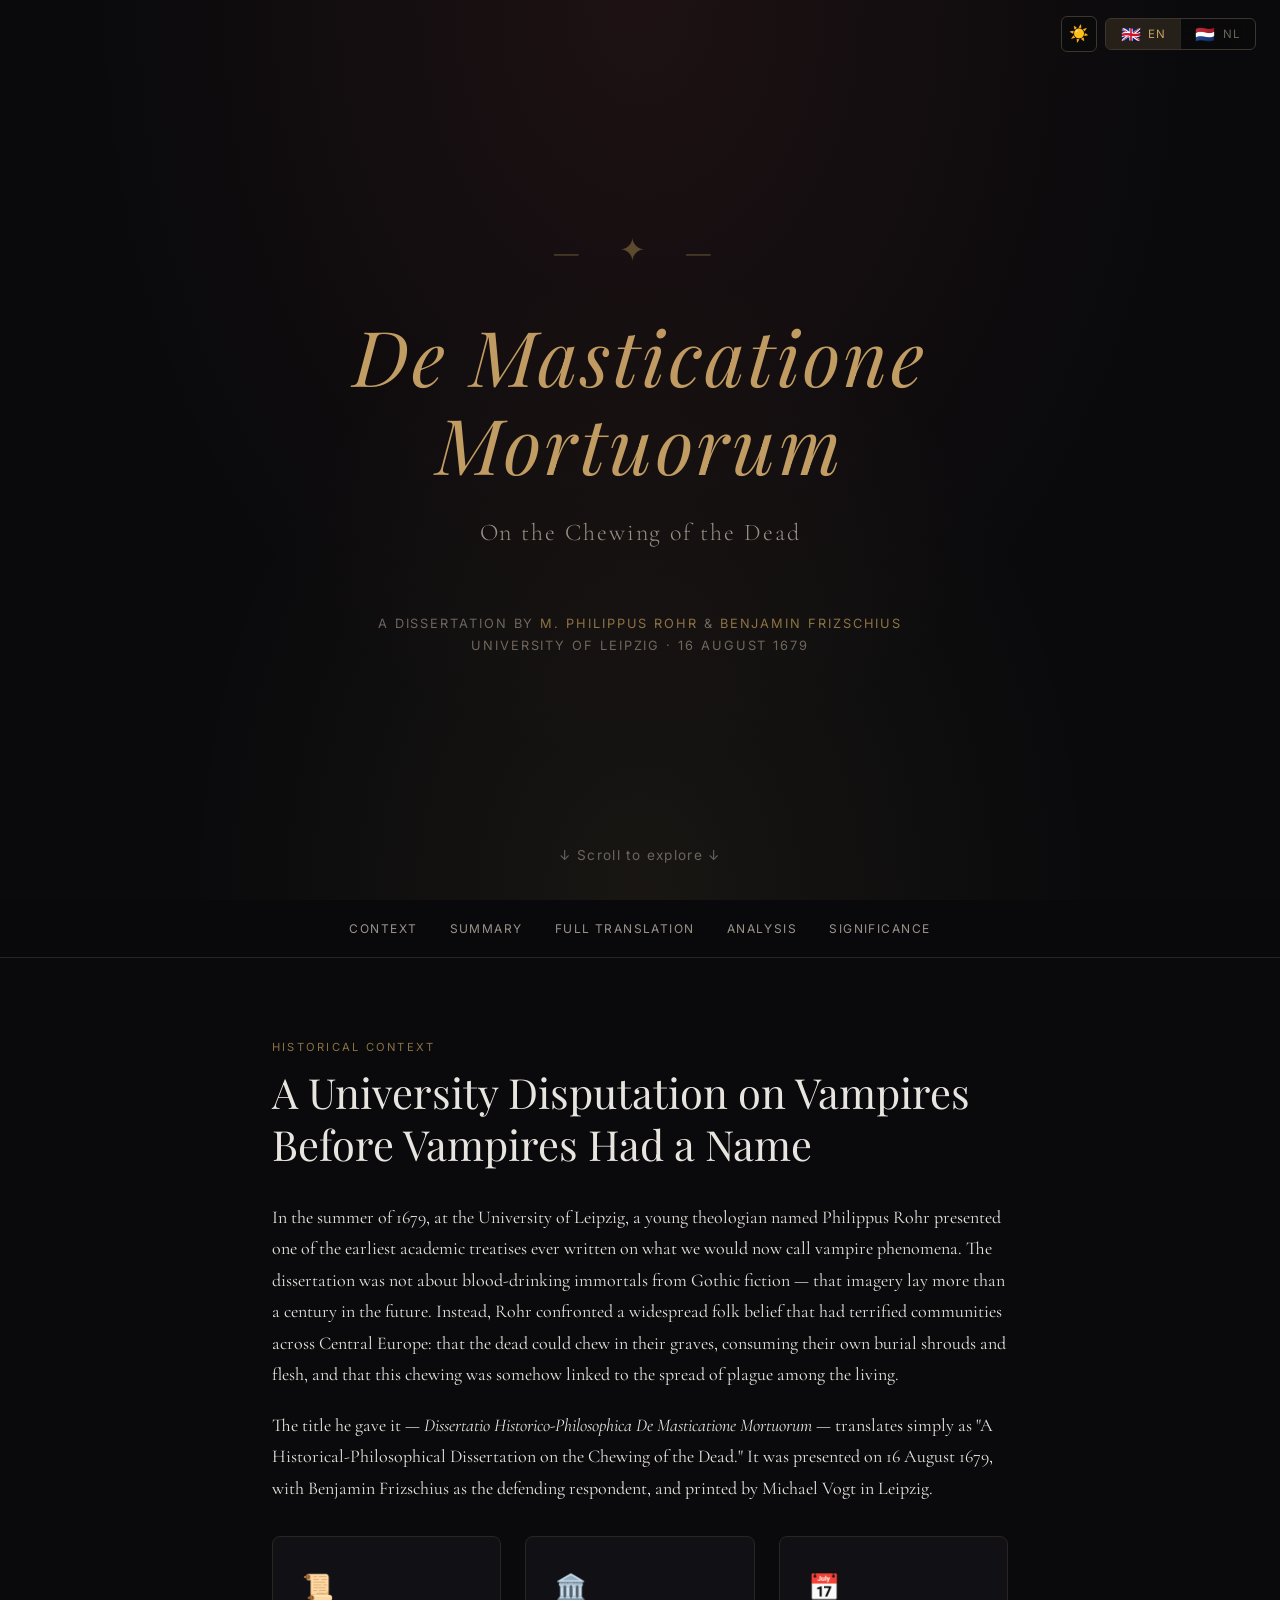
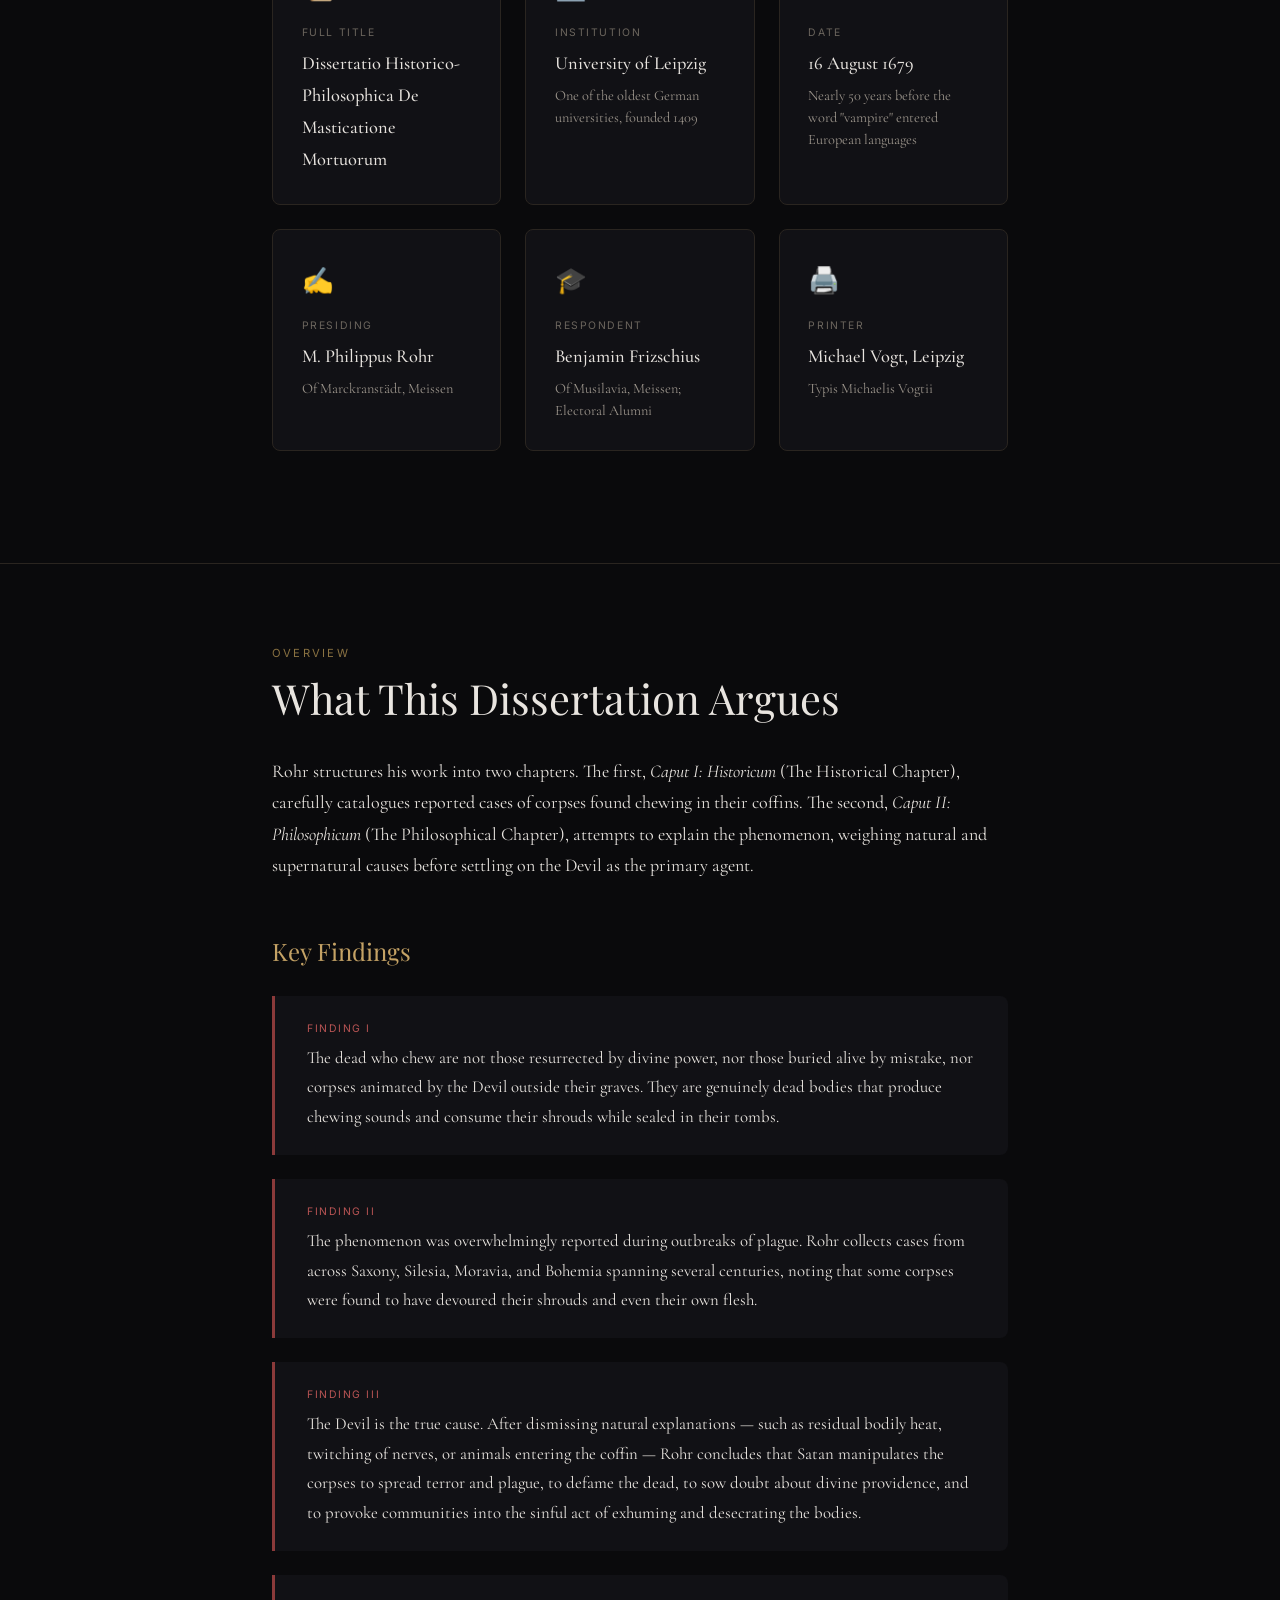
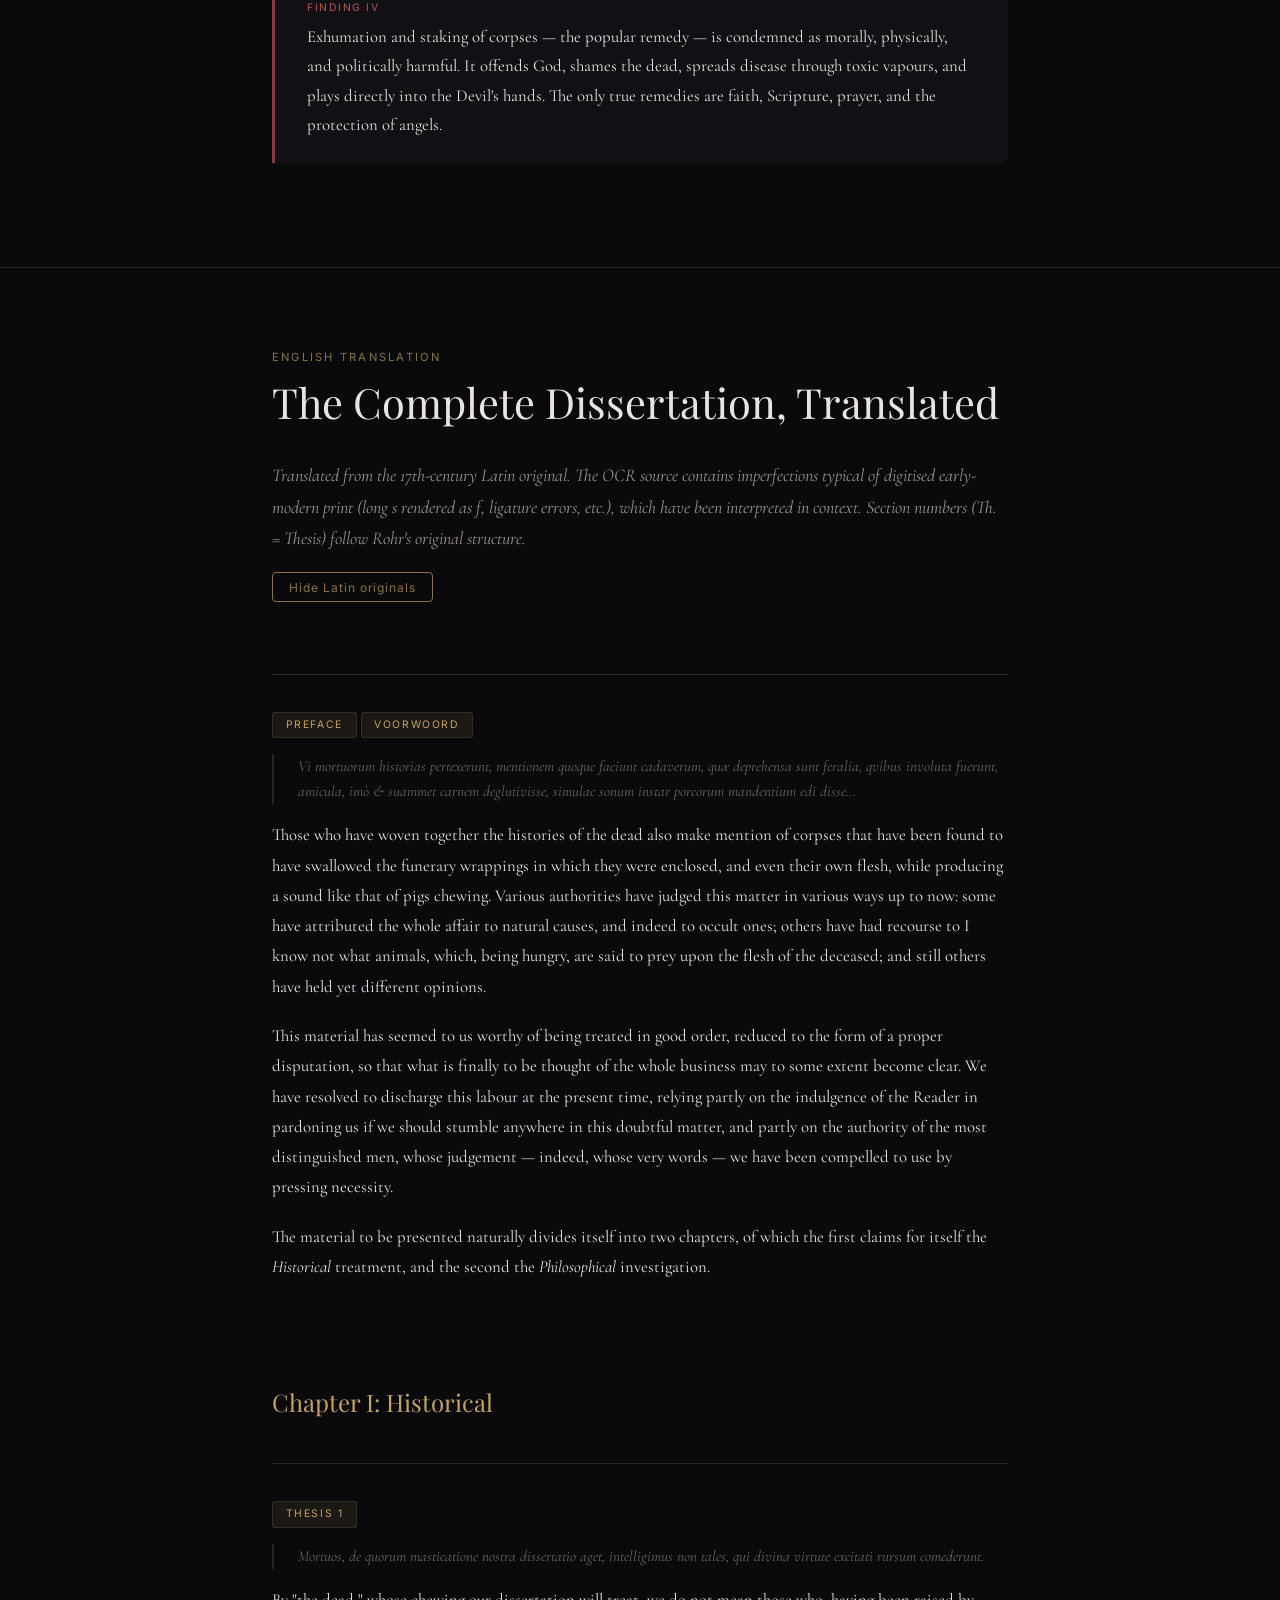
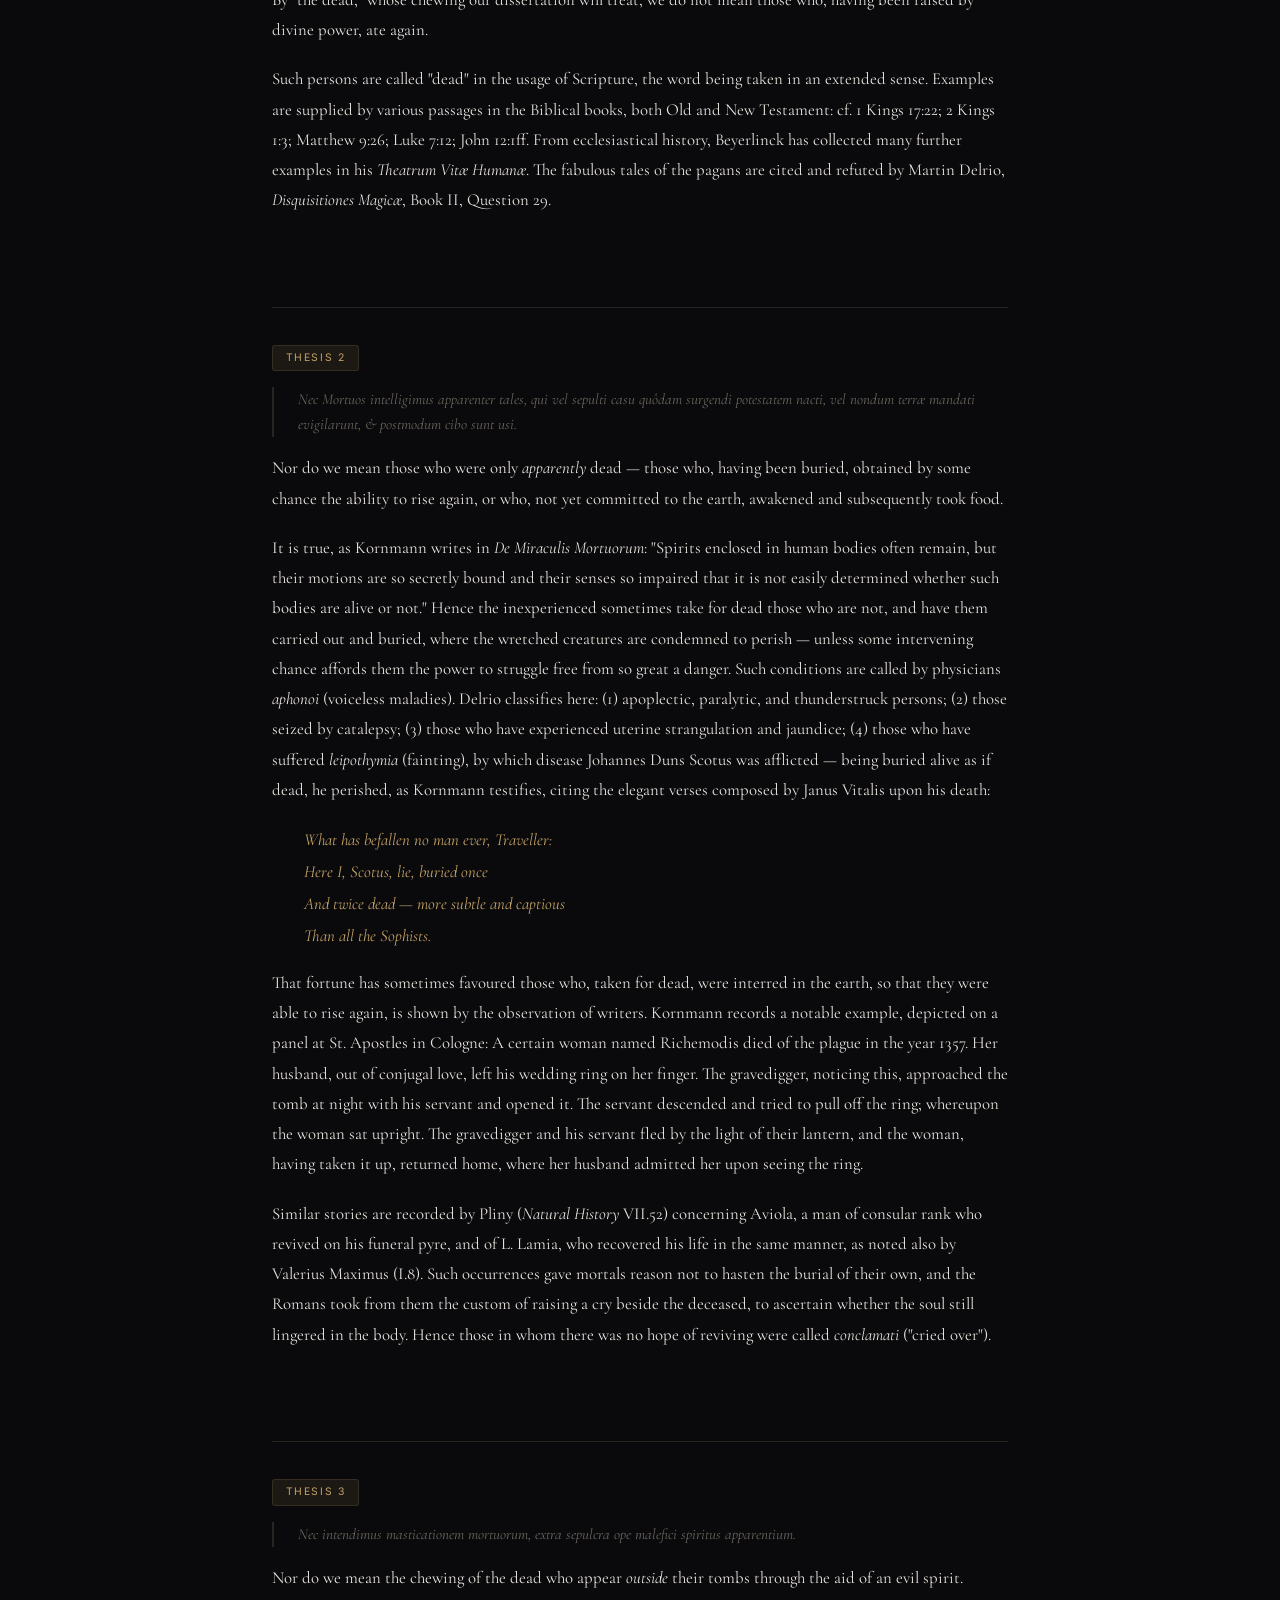
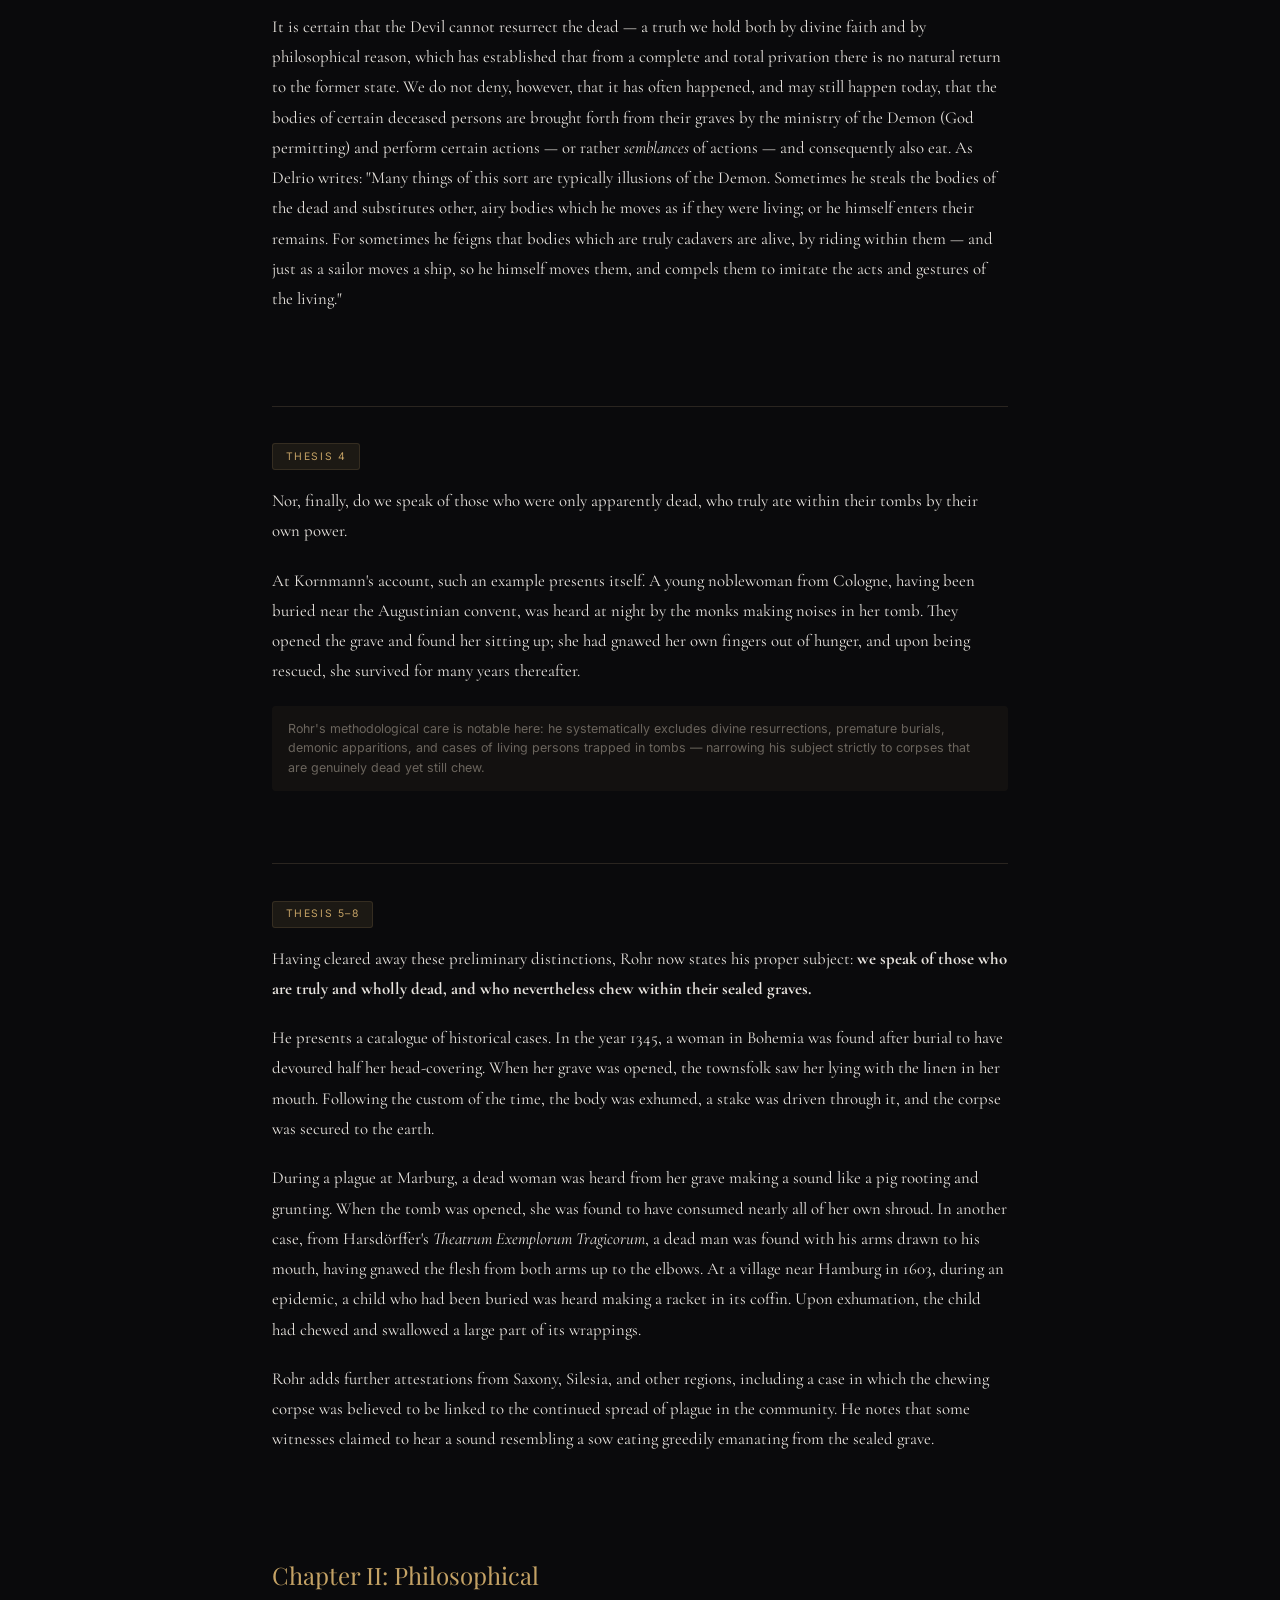
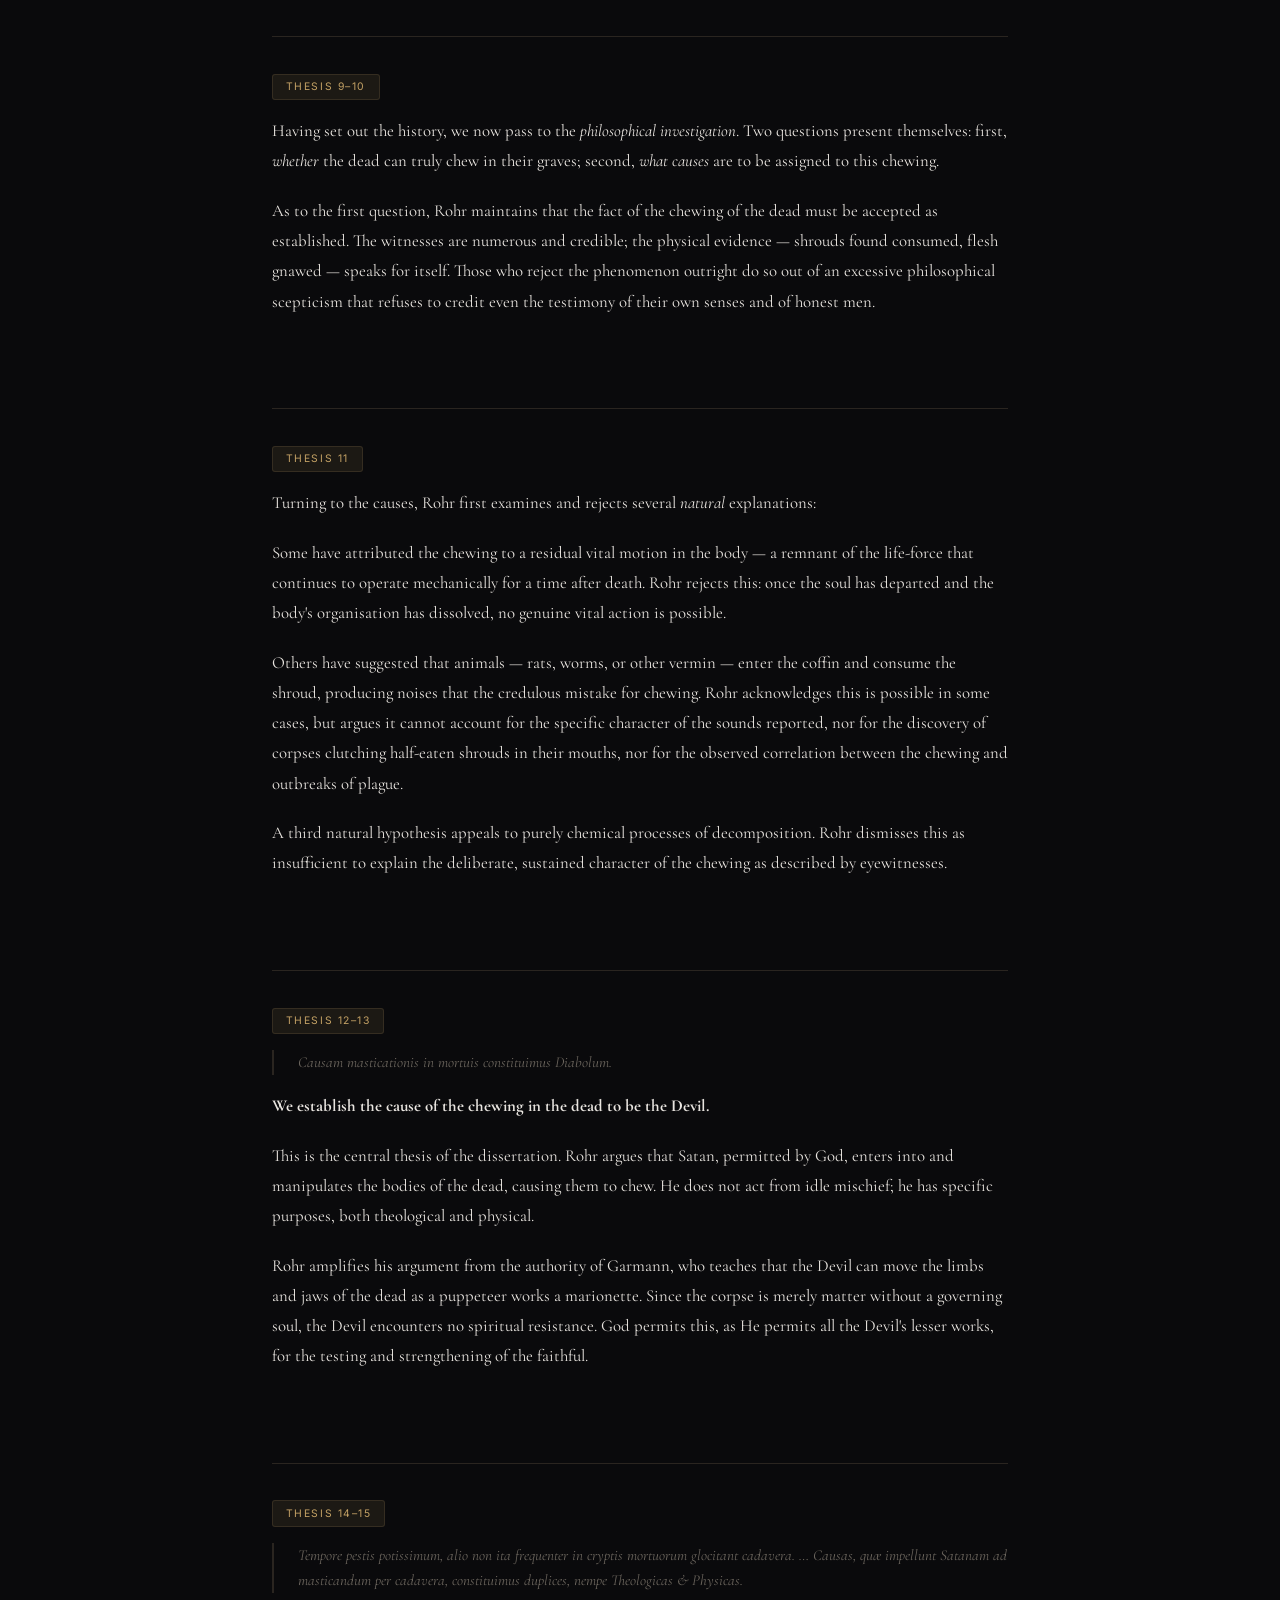
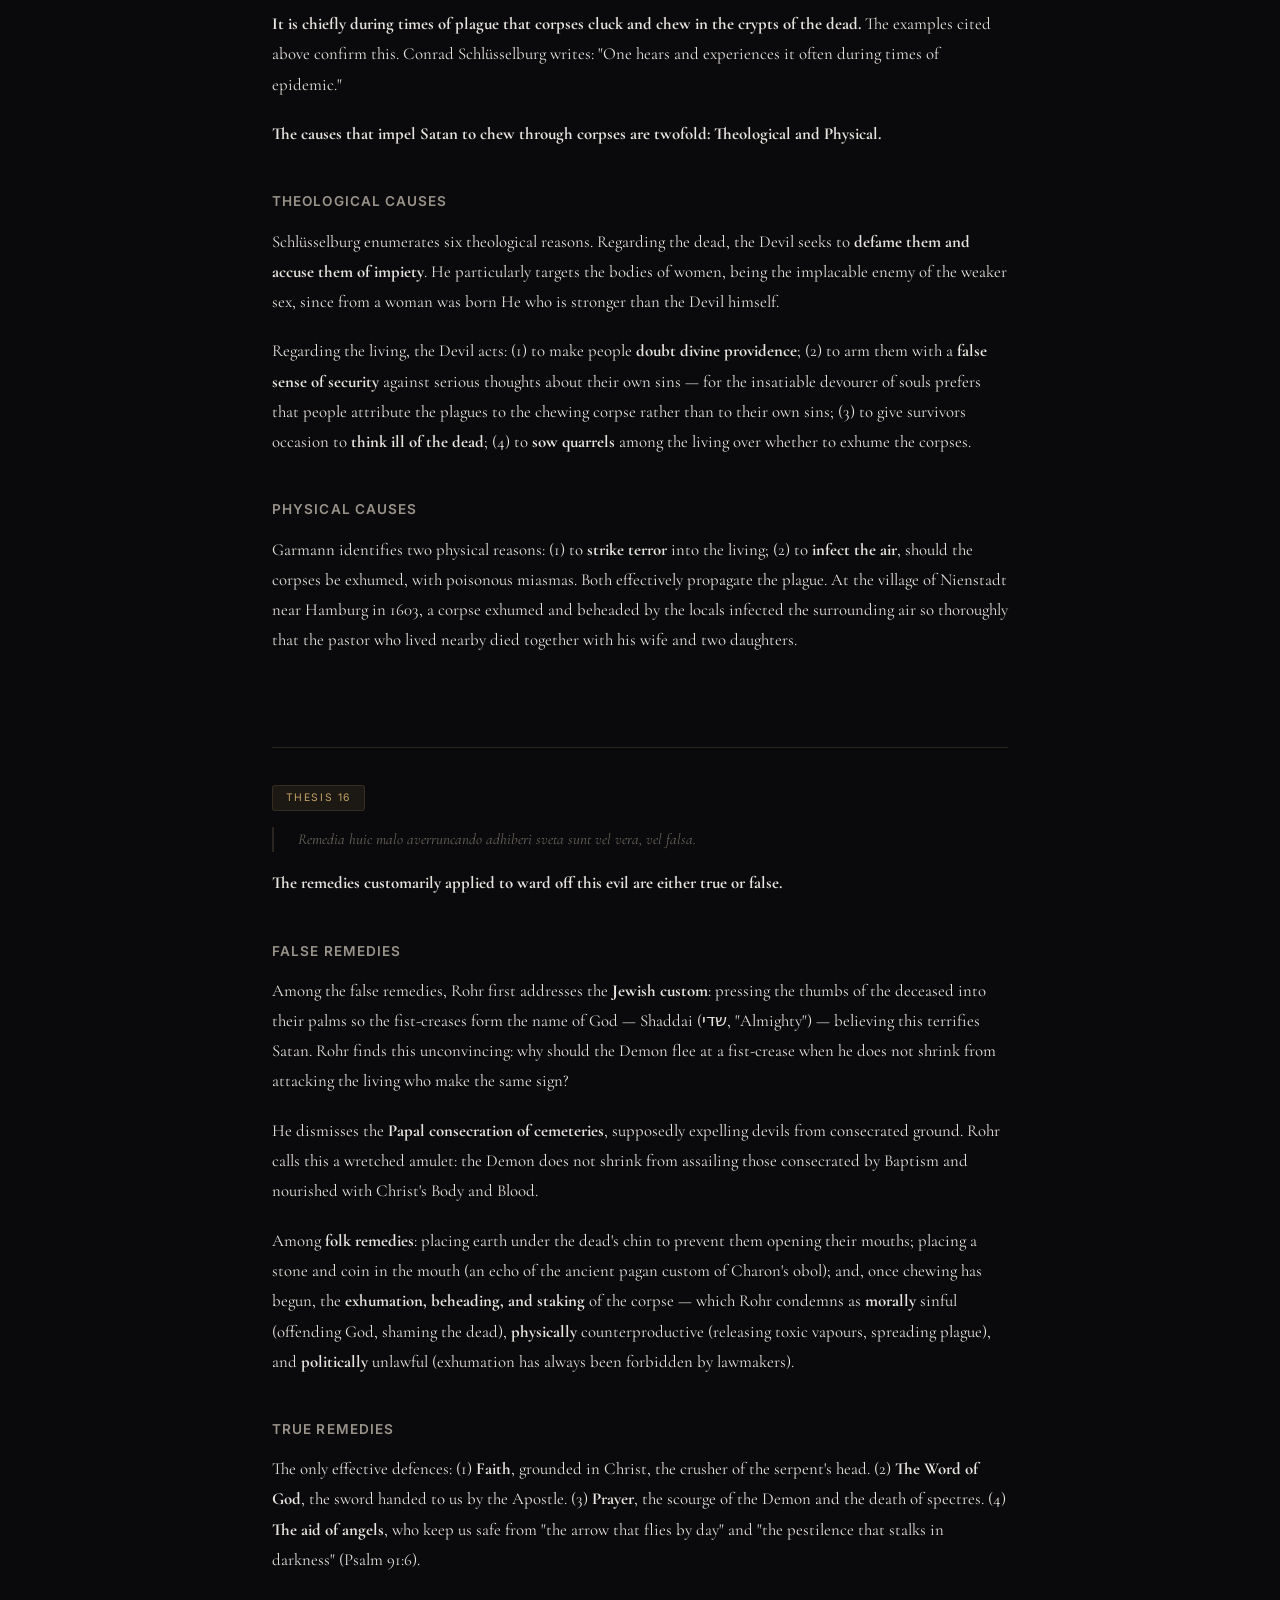
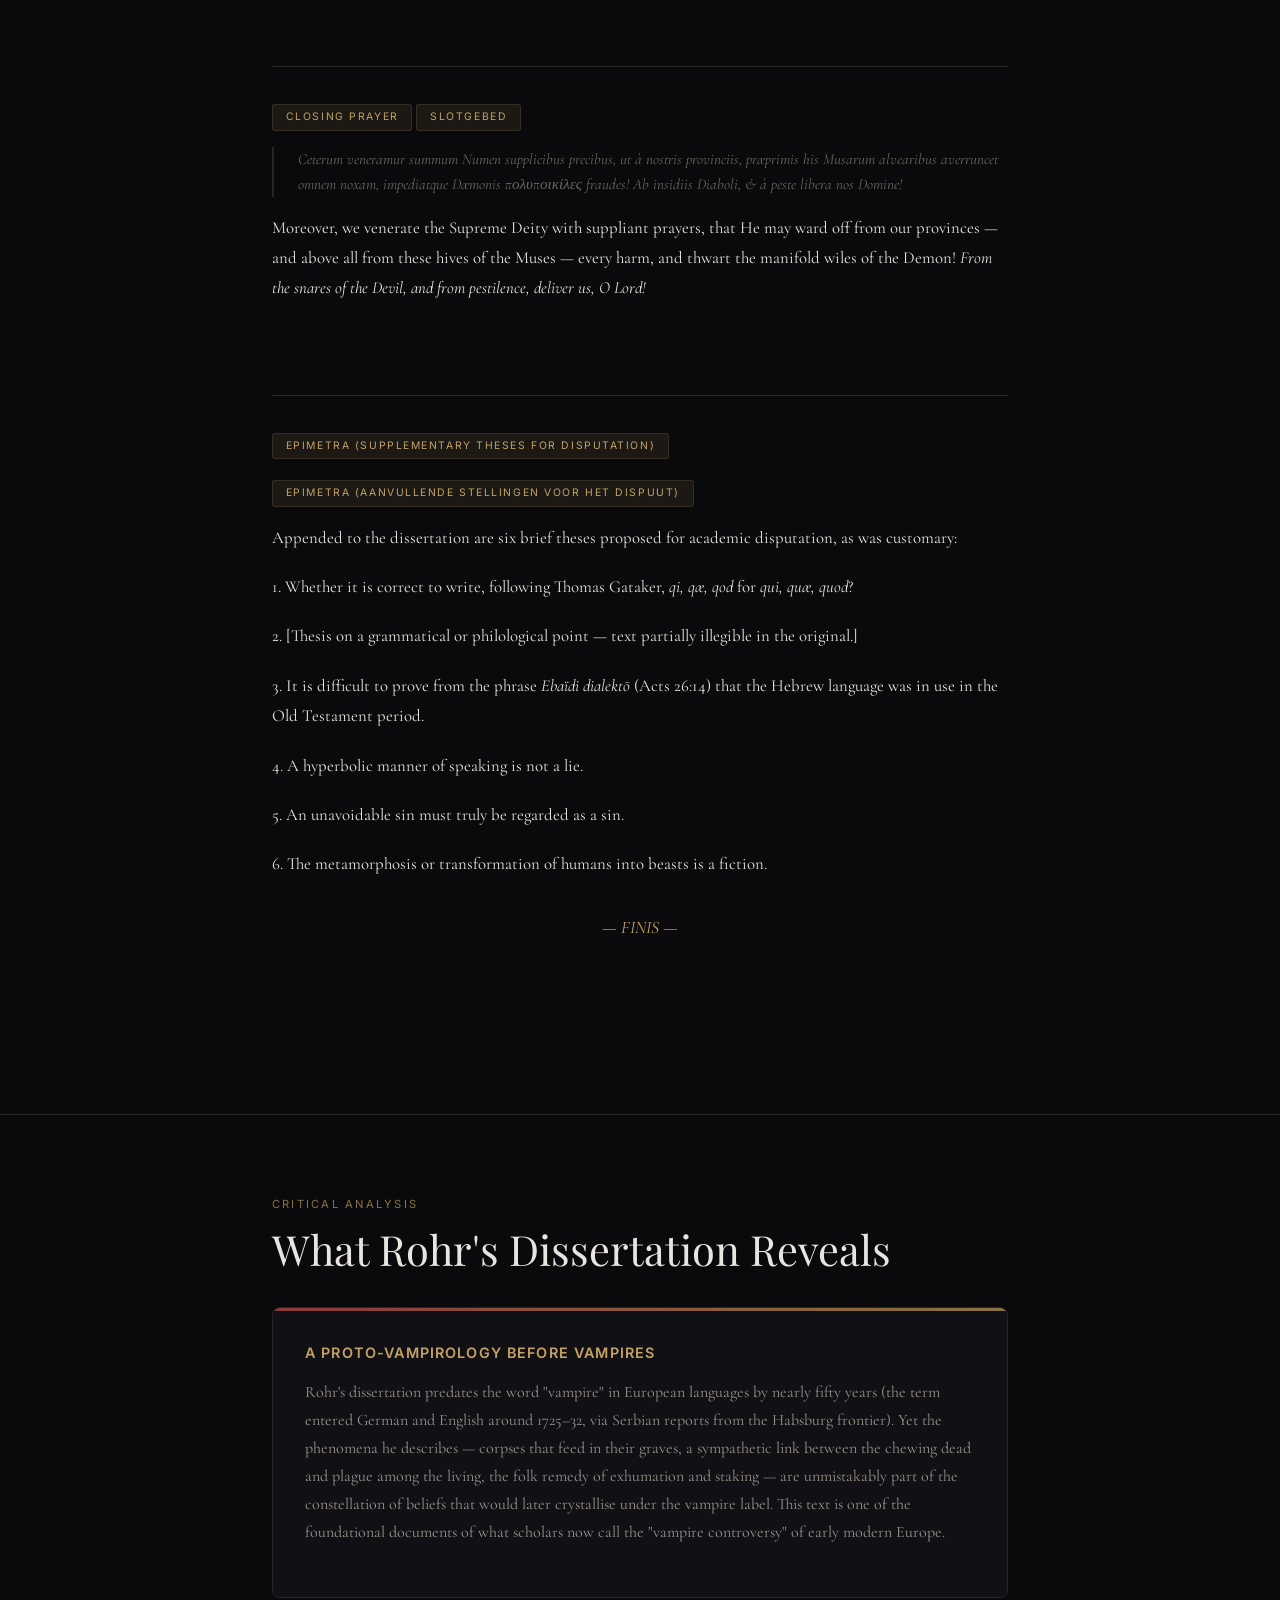
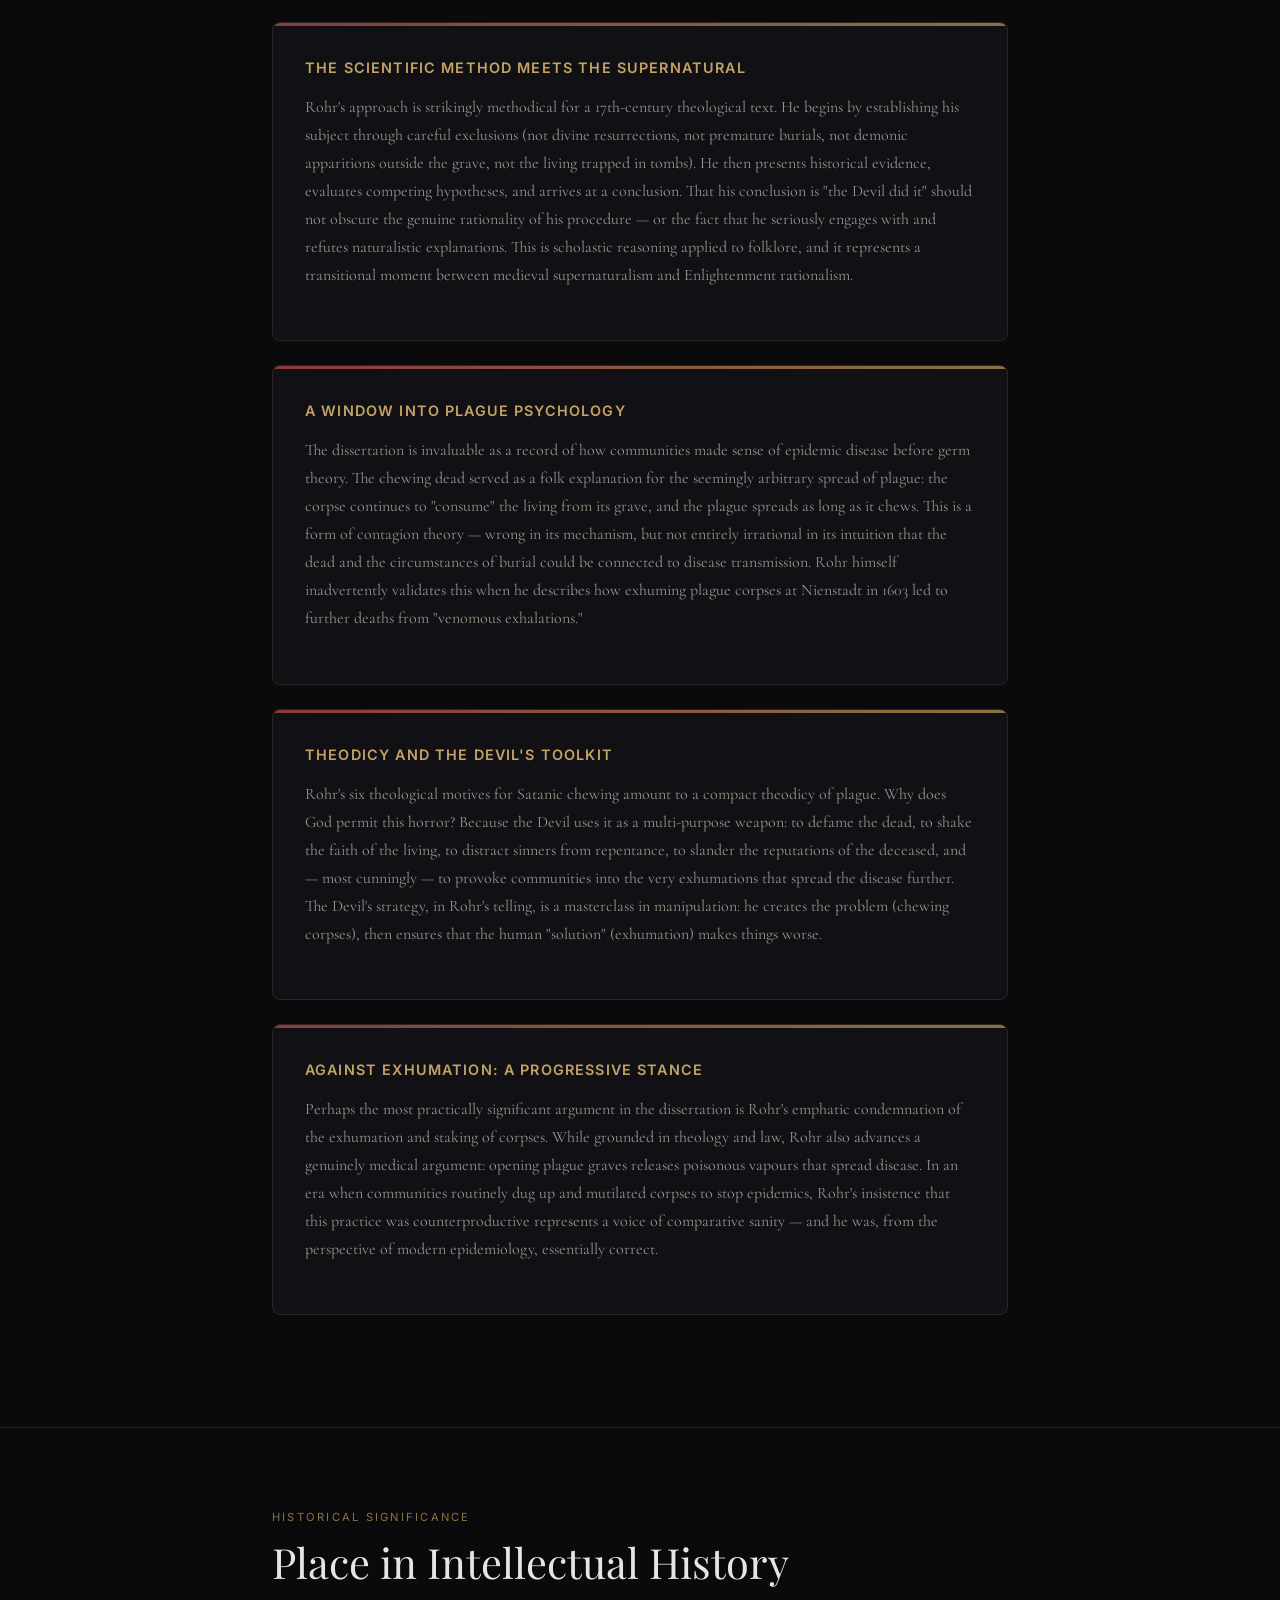
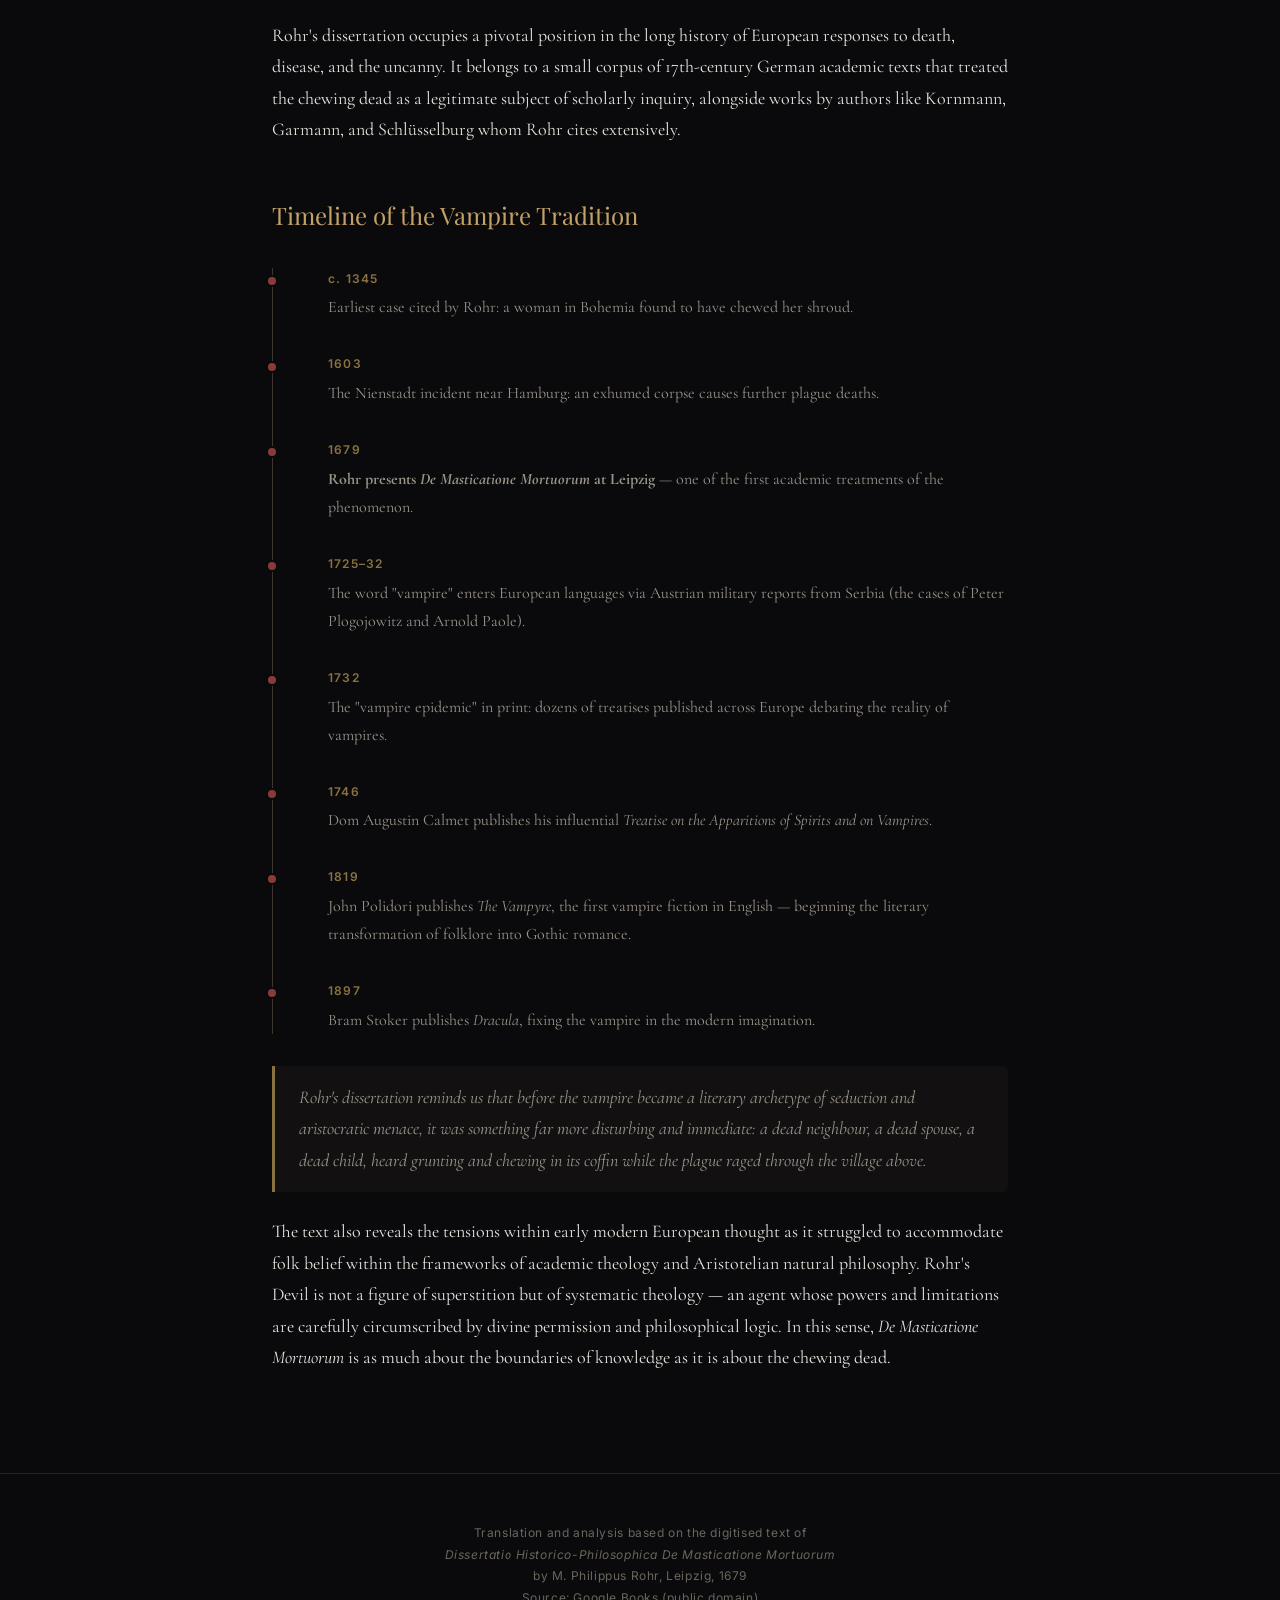
==== index.html @ 2a4f3b59 "Add De Masticatione Mortuorum website Multilingual (EN/NL) website presenting Philippus Rohr's 1679 " ====
<!DOCTYPE html>
<html lang="en">
<head>
  <meta charset="UTF-8">
  <meta name="viewport" content="width=device-width, initial-scale=1.0">
  <title>De Masticatione Mortuorum — Philippus Rohr (1679)</title>
  <style>
    @import url('https://fonts.googleapis.com/css2?family=Cormorant+Garamond:ital,wght@0,300;0,400;0,500;0,600;0,700;1,300;1,400;1,500;1,600&family=Inter:wght@300;400;500;600&family=Playfair+Display:ital,wght@0,400;0,700;1,400&display=swap');

    :root {
      --bg: #0a0a0c;
      --bg-card: #111115;
      --bg-card-hover: #16161c;
      --text: #e8e4df;
      --text-muted: #9a938a;
      --text-dim: #6b655d;
      --accent: #c4a265;
      --accent-dim: #8a7242;
      --red: #8b3a3a;
      --red-light: #b85454;
      --border: #2a2520;
      --border-light: #3d362e;
      --nav-bg: rgba(10, 10, 12, 0.92);
      --switcher-bg: rgba(10, 10, 12, 0.9);
      --accent-tint: rgba(196, 162, 101, 0.15);
      --accent-tint-subtle: rgba(196, 162, 101, 0.1);
      --accent-tint-faint: rgba(196, 162, 101, 0.05);
      --accent-tint-superlight: rgba(196, 162, 101, 0.04);
      --hero-red-glow: rgba(139, 58, 58, 0.15);
      --hero-gold-glow: rgba(196, 162, 101, 0.08);
    }

    body.light-mode {
      --bg: #f5f1eb;
      --bg-card: #ffffff;
      --bg-card-hover: #faf8f5;
      --text: #2c2520;
      --text-muted: #5c5348;
      --text-dim: #8a8078;
      --accent: #96742e;
      --accent-dim: #7a5f28;
      --red: #8b3a3a;
      --red-light: #a04444;
      --border: #ddd5ca;
      --border-light: #c8bfb2;
      --nav-bg: rgba(245, 241, 235, 0.95);
      --switcher-bg: rgba(245, 241, 235, 0.95);
      --accent-tint: rgba(150, 116, 46, 0.12);
      --accent-tint-subtle: rgba(150, 116, 46, 0.08);
      --accent-tint-faint: rgba(150, 116, 46, 0.05);
      --accent-tint-superlight: rgba(150, 116, 46, 0.03);
      --hero-red-glow: rgba(139, 58, 58, 0.07);
      --hero-gold-glow: rgba(196, 162, 101, 0.05);
    }

    * { margin: 0; padding: 0; box-sizing: border-box; }
    html { scroll-behavior: smooth; }

    body {
      font-family: 'Cormorant Garamond', Georgia, serif;
      background: var(--bg);
      color: var(--text);
      line-height: 1.75;
      font-size: 18px;
    }

    /* ─── TOP CONTROLS ─── */
    .top-controls {
      position: fixed;
      top: 1rem;
      right: 1.5rem;
      z-index: 200;
      display: flex;
      align-items: center;
      gap: 0.5rem;
    }

    .theme-btn {
      width: 36px;
      height: 36px;
      border-radius: 6px;
      border: 1px solid var(--border-light);
      background: var(--switcher-bg);
      backdrop-filter: blur(10px);
      cursor: pointer;
      display: flex;
      align-items: center;
      justify-content: center;
      transition: all 0.3s;
      padding: 0;
    }

    .theme-btn:hover {
      border-color: var(--accent-dim);
      background: var(--accent-tint-subtle);
    }

    .theme-icon {
      font-size: 1rem;
      line-height: 1;
    }

    .lang-switcher {
      display: flex;
      gap: 0;
      border-radius: 6px;
      overflow: hidden;
      border: 1px solid var(--border-light);
      background: var(--switcher-bg);
      backdrop-filter: blur(10px);
    }

    .lang-btn {
      font-family: 'Inter', sans-serif;
      font-size: 0.72rem;
      letter-spacing: 0.08em;
      text-transform: uppercase;
      padding: 0.45rem 0.9rem;
      border: none;
      background: transparent;
      color: var(--text-dim);
      cursor: pointer;
      transition: all 0.3s;
      display: flex;
      align-items: center;
      gap: 0.4rem;
    }

    .lang-btn:not(:last-child) {
      border-right: 1px solid var(--border);
    }

    .lang-btn:hover { color: var(--text-muted); }

    .lang-btn.active {
      background: var(--accent-tint);
      color: var(--accent);
    }

    .lang-btn .flag {
      font-size: 1rem;
      line-height: 1;
    }

    /* Language visibility */
    [data-lang="nl"] { display: none; }
    body.lang-nl [data-lang="nl"] { display: revert; }
    body.lang-nl [data-lang="en"] { display: none; }

    /* ─── HERO ─── */
    .hero {
      min-height: 100vh;
      display: flex;
      flex-direction: column;
      justify-content: center;
      align-items: center;
      text-align: center;
      padding: 4rem 2rem;
      position: relative;
      overflow: hidden;
    }

    .hero::before {
      content: '';
      position: absolute;
      inset: 0;
      background:
        radial-gradient(ellipse at 50% 0%, var(--hero-red-glow) 0%, transparent 60%),
        radial-gradient(ellipse at 50% 100%, var(--hero-gold-glow) 0%, transparent 50%);
      pointer-events: none;
    }

    .hero-ornament {
      font-size: 2rem;
      color: var(--accent-dim);
      letter-spacing: 0.5em;
      margin-bottom: 2rem;
      opacity: 0.6;
    }

    .hero h1 {
      font-family: 'Playfair Display', serif;
      font-size: clamp(2.5rem, 6vw, 5rem);
      font-weight: 400;
      letter-spacing: 0.04em;
      line-height: 1.15;
      color: var(--text);
      margin-bottom: 0.5rem;
    }

    .hero h1 em { font-style: italic; color: var(--accent); }

    .hero-subtitle {
      font-size: clamp(1.1rem, 2.5vw, 1.5rem);
      color: var(--text-muted);
      font-weight: 300;
      margin-top: 1rem;
      letter-spacing: 0.08em;
    }

    .hero-meta {
      margin-top: 2.5rem;
      font-family: 'Inter', sans-serif;
      font-size: 0.8rem;
      color: var(--text-dim);
      letter-spacing: 0.15em;
      text-transform: uppercase;
    }

    .hero-meta span { color: var(--accent-dim); }

    .scroll-hint {
      position: absolute;
      bottom: 2rem;
      left: 50%;
      transform: translateX(-50%);
      animation: float 3s ease-in-out infinite;
      color: var(--text-dim);
      font-size: 0.85rem;
      letter-spacing: 0.1em;
      font-family: 'Inter', sans-serif;
    }

    @keyframes float {
      0%, 100% { transform: translateX(-50%) translateY(0); }
      50% { transform: translateX(-50%) translateY(8px); }
    }

    /* ─── NAV ─── */
    .sticky-nav {
      position: sticky;
      top: 0;
      z-index: 100;
      background: var(--nav-bg);
      backdrop-filter: blur(12px);
      border-bottom: 1px solid var(--border);
      padding: 0.8rem 2rem;
      display: flex;
      justify-content: center;
      gap: 2rem;
      flex-wrap: wrap;
      font-family: 'Inter', sans-serif;
      font-size: 0.75rem;
      letter-spacing: 0.12em;
      text-transform: uppercase;
    }

    .sticky-nav a {
      color: var(--text-muted);
      text-decoration: none;
      transition: color 0.3s;
      padding: 0.3rem 0;
      border-bottom: 1px solid transparent;
    }

    .sticky-nav a:hover {
      color: var(--accent);
      border-bottom-color: var(--accent-dim);
    }

    /* ─── LAYOUT ─── */
    .container { max-width: 800px; margin: 0 auto; padding: 0 2rem; }

    section {
      padding: 5rem 0;
      border-bottom: 1px solid var(--border);
    }

    section:last-of-type { border-bottom: none; }

    .section-label {
      font-family: 'Inter', sans-serif;
      font-size: 0.7rem;
      letter-spacing: 0.2em;
      text-transform: uppercase;
      color: var(--accent-dim);
      margin-bottom: 0.5rem;
    }

    h2 {
      font-family: 'Playfair Display', serif;
      font-size: clamp(1.8rem, 4vw, 2.6rem);
      font-weight: 400;
      margin-bottom: 2rem;
      line-height: 1.25;
    }

    h3 {
      font-family: 'Playfair Display', serif;
      font-size: 1.5rem;
      font-weight: 400;
      color: var(--accent);
      margin-top: 3rem;
      margin-bottom: 1rem;
    }

    h4 {
      font-family: 'Inter', sans-serif;
      font-size: 0.85rem;
      font-weight: 600;
      letter-spacing: 0.08em;
      text-transform: uppercase;
      color: var(--text-muted);
      margin-top: 2.5rem;
      margin-bottom: 0.8rem;
    }

    p { margin-bottom: 1.2rem; }

    /* ─── CONTEXT CARDS ─── */
    .context-grid {
      display: grid;
      grid-template-columns: repeat(auto-fit, minmax(220px, 1fr));
      gap: 1.5rem;
      margin: 2rem 0;
    }

    .context-card {
      background: var(--bg-card);
      border: 1px solid var(--border);
      border-radius: 8px;
      padding: 1.8rem;
      transition: all 0.3s;
    }

    .context-card:hover {
      background: var(--bg-card-hover);
      border-color: var(--border-light);
    }

    .context-card .card-icon { font-size: 1.6rem; margin-bottom: 0.8rem; }

    .context-card .card-label {
      font-family: 'Inter', sans-serif;
      font-size: 0.65rem;
      letter-spacing: 0.15em;
      text-transform: uppercase;
      color: var(--text-dim);
      margin-bottom: 0.3rem;
    }

    .context-card .card-value { font-size: 1.15rem; font-weight: 500; color: var(--text); }

    .context-card .card-note {
      font-size: 0.9rem;
      color: var(--text-muted);
      margin-top: 0.4rem;
      line-height: 1.5;
    }

    /* ─── FINDINGS ─── */
    .finding {
      background: var(--bg-card);
      border-left: 3px solid var(--red);
      border-radius: 0 8px 8px 0;
      padding: 1.5rem 2rem;
      margin: 1.5rem 0;
    }

    .finding .finding-num {
      font-family: 'Inter', sans-serif;
      font-size: 0.65rem;
      letter-spacing: 0.15em;
      text-transform: uppercase;
      color: var(--red-light);
      margin-bottom: 0.3rem;
    }

    .finding p { margin-bottom: 0; font-size: 1.05rem; }

    /* ─── TRANSLATION ─── */
    .translation-block {
      margin: 2.5rem 0;
      padding: 2rem 0;
      border-top: 1px solid var(--border);
    }

    .translation-block:first-of-type { border-top: none; }

    .thesis-marker {
      display: inline-block;
      font-family: 'Inter', sans-serif;
      font-size: 0.65rem;
      letter-spacing: 0.15em;
      text-transform: uppercase;
      color: var(--accent);
      background: var(--accent-tint-subtle);
      border: 1px solid var(--accent-tint);
      padding: 0.2rem 0.8rem;
      border-radius: 3px;
      margin-bottom: 1rem;
    }

    .latin-original {
      font-style: italic;
      color: var(--text-dim);
      font-size: 0.95rem;
      line-height: 1.65;
      margin-bottom: 1rem;
      padding-left: 1.5rem;
      border-left: 2px solid var(--border);
    }

    .translation-text {
      color: var(--text);
      font-size: 1.05rem;
      line-height: 1.8;
    }

    .translation-note {
      font-family: 'Inter', sans-serif;
      font-size: 0.78rem;
      color: var(--text-dim);
      margin-top: 0.8rem;
      padding: 0.8rem 1rem;
      background: var(--accent-tint-faint);
      border-radius: 4px;
      line-height: 1.6;
    }

    .verse {
      font-style: italic;
      margin: 1rem 0;
      padding-left: 2rem;
      color: var(--accent);
      line-height: 1.9;
    }

    /* ─── ANALYSIS ─── */
    .argument-map { display: grid; gap: 1.5rem; margin: 2rem 0; }

    .argument-item {
      background: var(--bg-card);
      border: 1px solid var(--border);
      border-radius: 8px;
      padding: 2rem;
      position: relative;
      overflow: hidden;
    }

    .argument-item::before {
      content: '';
      position: absolute;
      top: 0; left: 0;
      width: 100%; height: 3px;
      background: linear-gradient(90deg, var(--red), var(--accent-dim));
    }

    .argument-item h4 { margin-top: 0; color: var(--accent); font-size: 0.9rem; }
    .argument-item p { font-size: 1rem; color: var(--text-muted); }

    /* ─── TIMELINE ─── */
    .timeline { position: relative; margin: 2rem 0; padding-left: 2rem; }

    .timeline::before {
      content: '';
      position: absolute;
      left: 0; top: 0; bottom: 0;
      width: 1px;
      background: var(--border-light);
    }

    .timeline-item { position: relative; margin-bottom: 2rem; padding-left: 1.5rem; }

    .timeline-item::before {
      content: '';
      position: absolute;
      left: -2.35rem; top: 0.45rem;
      width: 8px; height: 8px;
      border-radius: 50%;
      background: var(--red);
      border: 2px solid var(--bg);
    }

    .timeline-date {
      font-family: 'Inter', sans-serif;
      font-size: 0.75rem;
      letter-spacing: 0.1em;
      color: var(--accent-dim);
      font-weight: 600;
    }

    .timeline-text { font-size: 1rem; color: var(--text-muted); margin-top: 0.3rem; }

    blockquote {
      border-left: 3px solid var(--accent-dim);
      padding: 1rem 1.5rem;
      margin: 1.5rem 0;
      font-style: italic;
      color: var(--text-muted);
      background: var(--accent-tint-superlight);
      border-radius: 0 6px 6px 0;
    }

    footer {
      text-align: center;
      padding: 3rem 2rem;
      font-family: 'Inter', sans-serif;
      font-size: 0.75rem;
      color: var(--text-dim);
      letter-spacing: 0.05em;
      line-height: 1.8;
      border-top: 1px solid var(--border);
    }

    footer a { color: var(--accent-dim); text-decoration: none; }

    .toggle-latin {
      font-family: 'Inter', sans-serif;
      font-size: 0.75rem;
      letter-spacing: 0.08em;
      color: var(--accent-dim);
      background: none;
      border: 1px solid var(--accent-dim);
      padding: 0.4rem 1rem;
      border-radius: 4px;
      cursor: pointer;
      transition: all 0.3s;
      margin-bottom: 2rem;
    }
    .toggle-latin:hover { background: var(--accent-tint-subtle); color: var(--accent); }
    body.hide-latin .latin-original { display: none; }

    .fade-in {
      opacity: 0;
      transform: translateY(20px);
      transition: opacity 0.6s ease, transform 0.6s ease;
    }
    .fade-in.visible { opacity: 1; transform: translateY(0); }

    @media (max-width: 600px) {
      .context-grid { grid-template-columns: 1fr; }
      .sticky-nav { gap: 1rem; font-size: 0.65rem; padding: 0.6rem 1rem; }
      section { padding: 3rem 0; }
      .container { padding: 0 1.2rem; }
      .top-controls { top: 0.5rem; right: 0.5rem; }
      .lang-btn { padding: 0.35rem 0.6rem; font-size: 0.65rem; }
      .theme-btn { width: 32px; height: 32px; }
    }
  </style>
</head>
<body>

<!-- ═══════════════════ CONTROLS ═══════════════════ -->
<div class="top-controls">
  <button class="theme-btn" onclick="toggleTheme()" id="theme-toggle" title="Toggle light/dark mode">
    <span class="theme-icon" id="theme-icon">☀️</span>
  </button>
  <div class="lang-switcher">
    <button class="lang-btn active" onclick="setLang('en')" id="btn-en">
      <span class="flag">&#127468;&#127463;</span> EN
    </button>
    <button class="lang-btn" onclick="setLang('nl')" id="btn-nl">
      <span class="flag">&#127475;&#127473;</span> NL
    </button>
  </div>
</div>

<!-- ════════════════════════════ HERO ════════════════════════════ -->
<header class="hero">
  <div class="hero-ornament">— ✦ —</div>
  <h1><em>De Masticatione<br>Mortuorum</em></h1>

  <p class="hero-subtitle" data-lang="en">On the Chewing of the Dead</p>
  <p class="hero-subtitle" data-lang="nl">Over het Kauwen der Doden</p>

  <div data-lang="en">
    <p class="hero-meta">
      A Dissertation by <span>M. Philippus Rohr</span> &amp; <span>Benjamin Frizschius</span><br>
      University of Leipzig · 16 August 1679
    </p>
  </div>
  <div data-lang="nl">
    <p class="hero-meta">
      Een dissertatie door <span>M. Philippus Rohr</span> &amp; <span>Benjamin Frizschius</span><br>
      Universiteit van Leipzig · 16 augustus 1679
    </p>
  </div>

  <div class="scroll-hint" data-lang="en">↓ Scroll to explore ↓</div>
  <div class="scroll-hint" data-lang="nl">↓ Scroll om te ontdekken ↓</div>
</header>

<!-- ════════════════════════════ NAV ════════════════════════════ -->
<nav class="sticky-nav">
  <a href="#context"><span data-lang="en">Context</span><span data-lang="nl">Context</span></a>
  <a href="#summary"><span data-lang="en">Summary</span><span data-lang="nl">Samenvatting</span></a>
  <a href="#translation"><span data-lang="en">Full Translation</span><span data-lang="nl">Volledige Vertaling</span></a>
  <a href="#analysis"><span data-lang="en">Analysis</span><span data-lang="nl">Analyse</span></a>
  <a href="#significance"><span data-lang="en">Significance</span><span data-lang="nl">Betekenis</span></a>
</nav>

<!-- ══════════════════════════ CONTEXT ══════════════════════════ -->
<section id="context">
  <div class="container">

    <!-- EN -->
    <div data-lang="en">
      <div class="section-label">Historical Context</div>
      <h2>A University Disputation on Vampires Before Vampires Had a Name</h2>
      <p>In the summer of 1679, at the University of Leipzig, a young theologian named Philippus Rohr presented one of the earliest academic treatises ever written on what we would now call vampire phenomena. The dissertation was not about blood-drinking immortals from Gothic fiction — that imagery lay more than a century in the future. Instead, Rohr confronted a widespread folk belief that had terrified communities across Central Europe: that the dead could chew in their graves, consuming their own burial shrouds and flesh, and that this chewing was somehow linked to the spread of plague among the living.</p>
      <p>The title he gave it — <em>Dissertatio Historico-Philosophica De Masticatione Mortuorum</em> — translates simply as "A Historical-Philosophical Dissertation on the Chewing of the Dead." It was presented on 16 August 1679, with Benjamin Frizschius as the defending respondent, and printed by Michael Vogt in Leipzig.</p>
    </div>

    <!-- NL -->
    <div data-lang="nl">
      <div class="section-label">Historische Context</div>
      <h2>Een academisch dispuut over vampiers, voordat vampiers een naam hadden</h2>
      <p>In de zomer van 1679 presenteerde een jonge theoloog genaamd Philippus Rohr aan de Universiteit van Leipzig een van de vroegste academische verhandelingen ooit geschreven over wat wij tegenwoordig vampierverschijnselen zouden noemen. De dissertatie ging niet over bloeddrinkende onsterfelijken uit gotische fictie — dat beeld lag meer dan een eeuw in de toekomst. In plaats daarvan boog Rohr zich over een wijdverbreid volksgeloof dat gemeenschappen door heel Centraal-Europa had geterroriseerd: het geloof dat de doden in hun graven konden kauwen, hun eigen lijkwaden en vlees konden verteren, en dat dit kauwen op de een of andere manier verbonden was met de verspreiding van de pest onder de levenden.</p>
      <p>De titel die hij eraan gaf — <em>Dissertatio Historico-Philosophica De Masticatione Mortuorum</em> — vertaalt zich eenvoudigweg als "Een Historisch-Filosofische Verhandeling over het Kauwen der Doden." Het werd gepresenteerd op 16 augustus 1679, met Benjamin Frizschius als verdedigend respondent, en gedrukt door Michael Vogt in Leipzig.</p>
    </div>

    <div class="context-grid">
      <div class="context-card">
        <div class="card-icon">📜</div>
        <div class="card-label" data-lang="en">Full Title</div>
        <div class="card-label" data-lang="nl">Volledige Titel</div>
        <div class="card-value">Dissertatio Historico-Philosophica De Masticatione Mortuorum</div>
      </div>
      <div class="context-card">
        <div class="card-icon">🏛️</div>
        <div class="card-label" data-lang="en">Institution</div>
        <div class="card-label" data-lang="nl">Instelling</div>
        <div class="card-value" data-lang="en">University of Leipzig</div>
        <div class="card-value" data-lang="nl">Universiteit van Leipzig</div>
        <div class="card-note" data-lang="en">One of the oldest German universities, founded 1409</div>
        <div class="card-note" data-lang="nl">Een van de oudste Duitse universiteiten, opgericht in 1409</div>
      </div>
      <div class="context-card">
        <div class="card-icon">📅</div>
        <div class="card-label" data-lang="en">Date</div>
        <div class="card-label" data-lang="nl">Datum</div>
        <div class="card-value" data-lang="en">16 August 1679</div>
        <div class="card-value" data-lang="nl">16 augustus 1679</div>
        <div class="card-note" data-lang="en">Nearly 50 years before the word "vampire" entered European languages</div>
        <div class="card-note" data-lang="nl">Bijna 50 jaar voordat het woord "vampier" de Europese talen bereikte</div>
      </div>
      <div class="context-card">
        <div class="card-icon">✍️</div>
        <div class="card-label" data-lang="en">Presiding</div>
        <div class="card-label" data-lang="nl">Voorzitter</div>
        <div class="card-value">M. Philippus Rohr</div>
        <div class="card-note" data-lang="en">Of Marckranstädt, Meissen</div>
        <div class="card-note" data-lang="nl">Uit Marckranstädt, Meissen</div>
      </div>
      <div class="context-card">
        <div class="card-icon">🎓</div>
        <div class="card-label">Respondent</div>
        <div class="card-value">Benjamin Frizschius</div>
        <div class="card-note" data-lang="en">Of Musilavia, Meissen; Electoral Alumni</div>
        <div class="card-note" data-lang="nl">Uit Musilavia, Meissen; Keurvorstelijke Alumni</div>
      </div>
      <div class="context-card">
        <div class="card-icon">🖨️</div>
        <div class="card-label" data-lang="en">Printer</div>
        <div class="card-label" data-lang="nl">Drukker</div>
        <div class="card-value">Michael Vogt, Leipzig</div>
        <div class="card-note">Typis Michaelis Vogtii</div>
      </div>
    </div>
  </div>
</section>

<!-- ══════════════════════════ SUMMARY ══════════════════════════ -->
<section id="summary">
  <div class="container">

    <!-- EN -->
    <div data-lang="en">
      <div class="section-label">Overview</div>
      <h2>What This Dissertation Argues</h2>
      <p>Rohr structures his work into two chapters. The first, <em>Caput I: Historicum</em> (The Historical Chapter), carefully catalogues reported cases of corpses found chewing in their coffins. The second, <em>Caput II: Philosophicum</em> (The Philosophical Chapter), attempts to explain the phenomenon, weighing natural and supernatural causes before settling on the Devil as the primary agent.</p>

      <h3>Key Findings</h3>

      <div class="finding">
        <div class="finding-num">Finding I</div>
        <p>The dead who chew are not those resurrected by divine power, nor those buried alive by mistake, nor corpses animated by the Devil outside their graves. They are genuinely dead bodies that produce chewing sounds and consume their shrouds while sealed in their tombs.</p>
      </div>
      <div class="finding">
        <div class="finding-num">Finding II</div>
        <p>The phenomenon was overwhelmingly reported during outbreaks of plague. Rohr collects cases from across Saxony, Silesia, Moravia, and Bohemia spanning several centuries, noting that some corpses were found to have devoured their shrouds and even their own flesh.</p>
      </div>
      <div class="finding">
        <div class="finding-num">Finding III</div>
        <p>The Devil is the true cause. After dismissing natural explanations — such as residual bodily heat, twitching of nerves, or animals entering the coffin — Rohr concludes that Satan manipulates the corpses to spread terror and plague, to defame the dead, to sow doubt about divine providence, and to provoke communities into the sinful act of exhuming and desecrating the bodies.</p>
      </div>
      <div class="finding">
        <div class="finding-num">Finding IV</div>
        <p>Exhumation and staking of corpses — the popular remedy — is condemned as morally, physically, and politically harmful. It offends God, shames the dead, spreads disease through toxic vapours, and plays directly into the Devil's hands. The only true remedies are faith, Scripture, prayer, and the protection of angels.</p>
      </div>
    </div>

    <!-- NL -->
    <div data-lang="nl">
      <div class="section-label">Overzicht</div>
      <h2>Wat deze dissertatie betoogt</h2>
      <p>Rohr structureert zijn werk in twee hoofdstukken. Het eerste, <em>Caput I: Historicum</em> (Het Historische Hoofdstuk), catalogiseert zorgvuldig gerapporteerde gevallen van lijken die kauwend in hun kisten werden aangetroffen. Het tweede, <em>Caput II: Philosophicum</em> (Het Filosofische Hoofdstuk), tracht het verschijnsel te verklaren, waarbij natuurlijke en bovennatuurlijke oorzaken tegen elkaar worden afgewogen voordat de duivel als voornaamste oorzaak wordt aangewezen.</p>

      <h3>Belangrijkste bevindingen</h3>

      <div class="finding">
        <div class="finding-num">Bevinding I</div>
        <p>De doden die kauwen zijn niet degenen die door goddelijke kracht zijn opgewekt, noch degenen die per ongeluk levend zijn begraven, noch lijken die door de duivel buiten hun graven worden bezield. Het gaat om werkelijk dode lichamen die kauwgeluiden produceren en hun lijkwaden verteren terwijl ze verzegeld in hun graven liggen.</p>
      </div>
      <div class="finding">
        <div class="finding-num">Bevinding II</div>
        <p>Het verschijnsel werd overwegend gemeld tijdens pest-uitbraken. Rohr verzamelt gevallen uit heel Saksen, Silezië, Moravië en Bohemen, verspreid over meerdere eeuwen, en merkt op dat sommige lijken hun lijkwaden en zelfs hun eigen vlees bleken te hebben verslonden.</p>
      </div>
      <div class="finding">
        <div class="finding-num">Bevinding III</div>
        <p>De duivel is de ware oorzaak. Na het verwerpen van natuurlijke verklaringen — zoals resterende lichaamswarmte, zenuwreflexen of dieren die de kist binnendringen — concludeert Rohr dat Satan de lijken manipuleert om terreur en pest te verspreiden, om de doden te belasteren, om twijfel te zaaien over de goddelijke voorzienigheid, en om gemeenschappen aan te zetten tot de zondige daad van het opgraven en ontheiligen van de lichamen.</p>
      </div>
      <div class="finding">
        <div class="finding-num">Bevinding IV</div>
        <p>Het opgraven en doorboren van lijken — het populaire redmiddel — wordt veroordeeld als moreel, fysiek en politiek schadelijk. Het beledigt God, beschaamt de doden, verspreidt ziekte via giftige dampen en speelt de duivel direct in de kaart. De enige ware remedies zijn geloof, de Schrift, gebed en de bescherming van engelen.</p>
      </div>
    </div>

  </div>
</section>

<!-- ═══════════════════════ FULL TRANSLATION ═══════════════════════ -->
<section id="translation">
  <div class="container">

    <!-- EN -->
    <div data-lang="en">
      <div class="section-label">English Translation</div>
      <h2>The Complete Dissertation, Translated</h2>
      <p style="color: var(--text-muted); font-style: italic; margin-bottom: 1rem;">
        Translated from the 17th-century Latin original. The OCR source contains imperfections typical of digitised early-modern print (long <em>s</em> rendered as <em>f</em>, ligature errors, etc.), which have been interpreted in context. Section numbers (Th. = Thesis) follow Rohr's original structure.
      </p>
      <button class="toggle-latin" onclick="document.body.classList.toggle('hide-latin'); this.textContent = document.body.classList.contains('hide-latin') ? 'Show Latin originals' : 'Hide Latin originals';">Hide Latin originals</button>
    </div>

    <!-- NL -->
    <div data-lang="nl">
      <div class="section-label">Nederlandse Vertaling</div>
      <h2>De volledige dissertatie, vertaald</h2>
      <p style="color: var(--text-muted); font-style: italic; margin-bottom: 1rem;">
        Vertaald vanuit het 17e-eeuwse Latijnse origineel. De OCR-bron bevat onvolkomenheden die typerend zijn voor gedigitaliseerde vroegmoderne drukken (lange <em>s</em> weergegeven als <em>f</em>, ligatuurfouten, enz.), die in context zijn geïnterpreteerd. Sectienummers (Th. = Thesis) volgen Rohrs oorspronkelijke structuur.
      </p>
      <button class="toggle-latin" onclick="document.body.classList.toggle('hide-latin'); this.textContent = document.body.classList.contains('hide-latin') ? 'Latijnse originelen tonen' : 'Latijnse originelen verbergen';">Latijnse originelen verbergen</button>
    </div>

    <!-- ─── PREFACE ─── -->
    <div class="translation-block">
      <div class="thesis-marker" data-lang="en">Preface</div>
      <div class="thesis-marker" data-lang="nl">Voorwoord</div>
      <div class="latin-original">
        Vi mortuorum historias pertexerunt, mentionem quoque faciunt cadaverum, quæ deprehensa sunt feralia, qvibus involuta fuerunt, amicula, imò & suammet carnem deglutivisse, simulac sonum instar porcorum mandentium edi disse…
      </div>

      <div class="translation-text" data-lang="en">
        <p>Those who have woven together the histories of the dead also make mention of corpses that have been found to have swallowed the funerary wrappings in which they were enclosed, and even their own flesh, while producing a sound like that of pigs chewing. Various authorities have judged this matter in various ways up to now: some have attributed the whole affair to natural causes, and indeed to occult ones; others have had recourse to I know not what animals, which, being hungry, are said to prey upon the flesh of the deceased; and still others have held yet different opinions.</p>
        <p>This material has seemed to us worthy of being treated in good order, reduced to the form of a proper disputation, so that what is finally to be thought of the whole business may to some extent become clear. We have resolved to discharge this labour at the present time, relying partly on the indulgence of the Reader in pardoning us if we should stumble anywhere in this doubtful matter, and partly on the authority of the most distinguished men, whose judgement — indeed, whose very words — we have been compelled to use by pressing necessity.</p>
        <p>The material to be presented naturally divides itself into two chapters, of which the first claims for itself the <em>Historical</em> treatment, and the second the <em>Philosophical</em> investigation.</p>
      </div>

      <div class="translation-text" data-lang="nl">
        <p>Zij die de geschiedenissen van de doden hebben samengesteld, maken ook melding van lijken waarvan gebleken is dat zij de grafdoeken waarin zij gewikkeld waren, hadden ingeslikt, en zelfs hun eigen vlees, terwijl zij een geluid voortbrachten als van kauwende varkens. Verschillende gezaghebbende schrijvers hebben tot nu toe op uiteenlopende wijze over deze zaak geoordeeld: sommigen schreven het geheel toe aan natuurlijke oorzaken, en wel aan verborgen oorzaken; anderen namen hun toevlucht tot ik weet niet welke dieren die, uitgehongerd, het vlees van de overledenen zouden aanknaauwen; en weer anderen hadden nog andere opvattingen.</p>
        <p>Dit onderwerp leek ons het waard om in goede orde behandeld te worden, herleid tot de vorm van een behoorlijk dispuut, zodat wat er uiteindelijk van de hele zaak gedacht moet worden, tot op zekere hoogte duidelijk kan worden. Wij hebben besloten deze arbeid thans op ons te nemen, steunend deels op de welwillendheid van de Lezer om ons te vergeven indien wij ergens struikelen in deze twijfelachtige kwestie, en deels op het gezag van de meest vooraanstaande geleerden, wier oordeel — ja, wier eigen woorden — wij door dringende noodzaak genoopt zijn geweest te gebruiken.</p>
        <p>Het te presenteren materiaal valt vanzelf uiteen in twee hoofdstukken, waarvan het eerste de <em>Historische</em> behandeling opeist, en het tweede het <em>Filosofische</em> onderzoek.</p>
      </div>
    </div>

    <!-- ─── CHAPTER I ─── -->
    <h3 data-lang="en">Chapter I: Historical</h3>
    <h3 data-lang="nl">Hoofdstuk I: Historisch</h3>

    <!-- Thesis 1 -->
    <div class="translation-block">
      <div class="thesis-marker">Thesis 1</div>
      <div class="latin-original">
        Mortuos, de quorum masticatione nostra dissertatio aget, intelligimus non tales, qui divina virtute excitati rursum comederunt.
      </div>

      <div class="translation-text" data-lang="en">
        <p>By "the dead," whose chewing our dissertation will treat, we do not mean those who, having been raised by divine power, ate again.</p>
        <p>Such persons are called "dead" in the usage of Scripture, the word being taken in an extended sense. Examples are supplied by various passages in the Biblical books, both Old and New Testament: cf. 1 Kings 17:22; 2 Kings 1:3; Matthew 9:26; Luke 7:12; John 12:1ff. From ecclesiastical history, Beyerlinck has collected many further examples in his <em>Theatrum Vitæ Humanæ</em>. The fabulous tales of the pagans are cited and refuted by Martin Delrio, <em>Disquisitiones Magicæ</em>, Book II, Question 29.</p>
      </div>

      <div class="translation-text" data-lang="nl">
        <p>Met "de doden," wier kauwen onze dissertatie zal behandelen, bedoelen wij niet degenen die, opgewekt door goddelijke kracht, opnieuw hebben gegeten.</p>
        <p>Zulke personen worden in het spraakgebruik van de Schrift "doden" genoemd, waarbij het woord in ruime zin wordt genomen. Voorbeelden worden geleverd door diverse passages uit de Bijbelse boeken, zowel het Oude als het Nieuwe Testament: vgl. 1 Koningen 17:22; 2 Koningen 1:3; Mattheüs 9:26; Lucas 7:12; Johannes 12:1 e.v. Uit de kerkgeschiedenis heeft Beyerlinck vele verdere voorbeelden verzameld in zijn <em>Theatrum Vitæ Humanæ</em>. De fabelachtige verhalen van de heidenen worden aangehaald en weerlegd door Martin Delrio, <em>Disquisitiones Magicæ</em>, Boek II, Vraagstuk 29.</p>
      </div>
    </div>

    <!-- Thesis 2 -->
    <div class="translation-block">
      <div class="thesis-marker">Thesis 2</div>
      <div class="latin-original">
        Nec Mortuos intelligimus apparenter tales, qui vel sepulti casu quôdam surgendi potestatem nacti, vel nondum terræ mandati evigilarunt, & postmodum cibo sunt usi.
      </div>

      <div class="translation-text" data-lang="en">
        <p>Nor do we mean those who were only <em>apparently</em> dead — those who, having been buried, obtained by some chance the ability to rise again, or who, not yet committed to the earth, awakened and subsequently took food.</p>
        <p>It is true, as Kornmann writes in <em>De Miraculis Mortuorum</em>: "Spirits enclosed in human bodies often remain, but their motions are so secretly bound and their senses so impaired that it is not easily determined whether such bodies are alive or not." Hence the inexperienced sometimes take for dead those who are not, and have them carried out and buried, where the wretched creatures are condemned to perish — unless some intervening chance affords them the power to struggle free from so great a danger. Such conditions are called by physicians <em>aphonoi</em> (voiceless maladies). Delrio classifies here: (1) apoplectic, paralytic, and thunderstruck persons; (2) those seized by catalepsy; (3) those who have experienced uterine strangulation and jaundice; (4) those who have suffered <em>leipothymia</em> (fainting), by which disease Johannes Duns Scotus was afflicted — being buried alive as if dead, he perished, as Kornmann testifies, citing the elegant verses composed by Janus Vitalis upon his death:</p>
        <div class="verse">
          What has befallen no man ever, Traveller:<br>
          Here I, Scotus, lie, buried once<br>
          And twice dead — more subtle and captious<br>
          Than all the Sophists.
        </div>
        <p>That fortune has sometimes favoured those who, taken for dead, were interred in the earth, so that they were able to rise again, is shown by the observation of writers. Kornmann records a notable example, depicted on a panel at St. Apostles in Cologne: A certain woman named Richemodis died of the plague in the year 1357. Her husband, out of conjugal love, left his wedding ring on her finger. The gravedigger, noticing this, approached the tomb at night with his servant and opened it. The servant descended and tried to pull off the ring; whereupon the woman sat upright. The gravedigger and his servant fled by the light of their lantern, and the woman, having taken it up, returned home, where her husband admitted her upon seeing the ring.</p>
        <p>Similar stories are recorded by Pliny (<em>Natural History</em> VII.52) concerning Aviola, a man of consular rank who revived on his funeral pyre, and of L. Lamia, who recovered his life in the same manner, as noted also by Valerius Maximus (I.8). Such occurrences gave mortals reason not to hasten the burial of their own, and the Romans took from them the custom of raising a cry beside the deceased, to ascertain whether the soul still lingered in the body. Hence those in whom there was no hope of reviving were called <em>conclamati</em> ("cried over").</p>
      </div>

      <div class="translation-text" data-lang="nl">
        <p>Evenmin bedoelen wij degenen die slechts <em>schijnbaar</em> dood waren — degenen die, eenmaal begraven, door enig toeval de mogelijkheid verkregen om weer op te staan, of die, nog niet aan de aarde toevertrouwd, ontwaakten en vervolgens voedsel tot zich namen.</p>
        <p>Het is waar, zoals Kornmann schrijft in <em>De Miraculis Mortuorum</em>: "Geesten die in menselijke lichamen zijn opgesloten, blijven er dikwijls in verblijven, maar hun bewegingen zijn zo heimelijk gebonden en hun zintuigen zo aangetast, dat niet gemakkelijk te bepalen is of zulke lichamen leven of niet." Vandaar dat onervaren lieden soms voor dood houden wie dat niet zijn, en hen laten uitdragen en begraven, waar de ongelukkigen gedoemd zijn te sterven — tenzij een tussenkomend toeval hun de kracht geeft om uit zo groot een gevaar te ontsnappen. Dergelijke aandoeningen worden door geneeskundigen <em>aphonoi</em> (sprakeloze kwalen) genoemd. Delrio onderscheidt hier: (1) door beroerte, verlamming of blikseminslag getroffenen; (2) door katalepsie bevangenen; (3) degenen die baarmoederverstikking en geelzucht hebben ondervonden; (4) degenen die <em>leipothymia</em> (flauwvallen) hebben ondergaan, aan welke kwaal Johannes Duns Scotus leed — levend begraven als ware hij dood, kwam hij om, zoals Kornmann getuigt, onder verwijzing naar de elegante verzen die Janus Vitalis bij zijn dood componeerde:</p>
        <div class="verse">
          Wat geen mens ooit is overkomen, Reiziger:<br>
          Hier lig ik, Scotus, eenmaal begraven<br>
          En tweemaal gestorven — scherpzinniger en spitsvondiger<br>
          Dan alle Sofisten.
        </div>
        <p>Dat het lot soms gunstig was voor hen die, voor dood gehouden, in de aarde werden gelegd, zodat zij konden herrijzen, blijkt uit de waarnemingen van schrijvers. Kornmann tekent een opmerkelijk voorbeeld op, afgebeeld op een paneel in de Sint-Apostelenkerk in Keulen: Een zekere vrouw genaamd Richemodis stierf aan de pest in het jaar 1357. Haar echtgenoot liet, uit huwelijksliefde, zijn trouwring aan haar vinger. De doodgraver, die dit opmerkte, ging 's nachts met zijn knecht naar het graf en opende het. De knecht daalde af en probeerde de ring af te trekken; waarop de vrouw rechtop ging zitten. De doodgraver en zijn knecht vluchtten bij het licht van hun lantaarn, en de vrouw, die deze had opgepakt, keerde naar huis terug, waar haar echtgenoot haar binnenliet toen hij de ring zag.</p>
        <p>Soortgelijke verhalen zijn opgetekend door Plinius (<em>Naturalis Historia</em> VII.52) over Aviola, een man van consulaire rang die herleefde op zijn brandstapel, en over L. Lamia, die op dezelfde wijze het leven terugkreeg, zoals ook Valerius Maximus vermeldt (I.8). Zulke voorvallen gaven stervelingen reden om de begrafenis van hun dierbaren niet te bespoedigen, en de Romeinen ontleenden hieraan het gebruik om naast de overledene een kreet aan te heffen, om vast te stellen of de ziel nog in het lichaam schuilging. Vandaar dat degenen bij wie geen hoop op herleving bestond <em>conclamati</em> ("uitgeroepen") werden genoemd.</p>
      </div>
    </div>

    <!-- Thesis 3 -->
    <div class="translation-block">
      <div class="thesis-marker">Thesis 3</div>
      <div class="latin-original">
        Nec intendimus masticationem mortuorum, extra sepulcra ope malefici spiritus apparentium.
      </div>

      <div class="translation-text" data-lang="en">
        <p>Nor do we mean the chewing of the dead who appear <em>outside</em> their tombs through the aid of an evil spirit.</p>
        <p>It is certain that the Devil cannot resurrect the dead — a truth we hold both by divine faith and by philosophical reason, which has established that from a complete and total privation there is no natural return to the former state. We do not deny, however, that it has often happened, and may still happen today, that the bodies of certain deceased persons are brought forth from their graves by the ministry of the Demon (God permitting) and perform certain actions — or rather <em>semblances</em> of actions — and consequently also eat. As Delrio writes: "Many things of this sort are typically illusions of the Demon. Sometimes he steals the bodies of the dead and substitutes other, airy bodies which he moves as if they were living; or he himself enters their remains. For sometimes he feigns that bodies which are truly cadavers are alive, by riding within them — and just as a sailor moves a ship, so he himself moves them, and compels them to imitate the acts and gestures of the living."</p>
      </div>

      <div class="translation-text" data-lang="nl">
        <p>Evenmin bedoelen wij het kauwen van de doden die <em>buiten</em> hun graven verschijnen door de hulp van een boze geest.</p>
        <p>Het staat vast dat de duivel de doden niet kan opwekken — een waarheid die wij zowel door goddelijk geloof als door filosofische rede aannemen, die heeft vastgesteld dat er vanuit een volledige en totale beroofdheid geen natuurlijke terugkeer is naar de vroegere toestand. Wij ontkennen echter niet dat het vaak is voorgekomen, en ook heden ten dage nog kan voorkomen, dat de lichamen van bepaalde overledenen uit hun graven worden gevoerd door de dienst van de Demon (met Gods toelating) en bepaalde handelingen verrichten — of liever <em>schijnhandelingen</em> — en bijgevolg ook eten. Zoals Delrio schrijft: "Veel van dergelijke zaken zijn doorgaans begoochelingen van de Demon. Soms steelt hij de lichamen van de doden en vervangt ze door andere, luchtige lichamen die hij beweegt alsof ze levend zijn; of hij vaart zelf in hun overblijfselen. Want soms doet hij alsof lichamen die werkelijk kadavers zijn, leven, door er zelf in te rijden — en zoals een zeeman een schip beweegt, zo beweegt hij zelf die lichamen en dwingt hij ze de daden en gebaren van de levenden na te bootsen."</p>
      </div>
    </div>

    <!-- Thesis 4 -->
    <div class="translation-block">
      <div class="thesis-marker">Thesis 4</div>

      <div class="translation-text" data-lang="en">
        <p>Nor, finally, do we speak of those who were only apparently dead, who truly ate within their tombs by their own power.</p>
        <p>At Kornmann's account, such an example presents itself. A young noblewoman from Cologne, having been buried near the Augustinian convent, was heard at night by the monks making noises in her tomb. They opened the grave and found her sitting up; she had gnawed her own fingers out of hunger, and upon being rescued, she survived for many years thereafter.</p>
      </div>

      <div class="translation-text" data-lang="nl">
        <p>Evenmin spreken wij ten slotte over degenen die slechts schijnbaar dood waren en die werkelijk in hun graven aten door eigen kracht.</p>
        <p>Bij Kornmanns verslag doet zich zo'n voorbeeld voor. Een jonge edelvrouw uit Keulen, begraven nabij het Augustijnenklooster, werd 's nachts door de monniken gehoord terwijl zij geluiden maakte in haar graf. Zij openden het graf en vonden haar rechtop zittend; zij had uit honger haar eigen vingers afgeknaagd, en nadat zij gered was, leefde zij nog vele jaren daarna.</p>
      </div>

      <div class="translation-note" data-lang="en">
        Rohr's methodological care is notable here: he systematically excludes divine resurrections, premature burials, demonic apparitions, and cases of living persons trapped in tombs — narrowing his subject strictly to corpses that are genuinely dead yet still chew.
      </div>
      <div class="translation-note" data-lang="nl">
        Rohrs methodologische zorgvuldigheid is hier opmerkelijk: hij sluit systematisch goddelijke opwekkingen, voortijdige begrafenissen, demonische verschijningen en gevallen van levende personen opgesloten in graven uit — en beperkt zijn onderwerp strikt tot lijken die werkelijk dood zijn en toch kauwen.
      </div>
    </div>

    <!-- Thesis 5-8: Historical cases -->
    <div class="translation-block">
      <div class="thesis-marker">Thesis 5–8</div>

      <div class="translation-text" data-lang="en">
        <p>Having cleared away these preliminary distinctions, Rohr now states his proper subject: <strong>we speak of those who are truly and wholly dead, and who nevertheless chew within their sealed graves.</strong></p>
        <p>He presents a catalogue of historical cases. In the year 1345, a woman in Bohemia was found after burial to have devoured half her head-covering. When her grave was opened, the townsfolk saw her lying with the linen in her mouth. Following the custom of the time, the body was exhumed, a stake was driven through it, and the corpse was secured to the earth.</p>
        <p>During a plague at Marburg, a dead woman was heard from her grave making a sound like a pig rooting and grunting. When the tomb was opened, she was found to have consumed nearly all of her own shroud. In another case, from Harsdörffer's <em>Theatrum Exemplorum Tragicorum</em>, a dead man was found with his arms drawn to his mouth, having gnawed the flesh from both arms up to the elbows. At a village near Hamburg in 1603, during an epidemic, a child who had been buried was heard making a racket in its coffin. Upon exhumation, the child had chewed and swallowed a large part of its wrappings.</p>
        <p>Rohr adds further attestations from Saxony, Silesia, and other regions, including a case in which the chewing corpse was believed to be linked to the continued spread of plague in the community. He notes that some witnesses claimed to hear a sound resembling a sow eating greedily emanating from the sealed grave.</p>
      </div>

      <div class="translation-text" data-lang="nl">
        <p>Na deze inleidende onderscheidingen weggenomen te hebben, formuleert Rohr nu zijn eigenlijke onderwerp: <strong>wij spreken over degenen die werkelijk en geheel dood zijn, en die desondanks kauwen in hun verzegelde graven.</strong></p>
        <p>Hij presenteert een catalogus van historische gevallen. In het jaar 1345 werd een vrouw in Bohemen na haar begrafenis aangetroffen nadat zij de helft van haar hoofdbedekking had verslonden. Toen haar graf werd geopend, zagen de stedelingen haar liggen met het linnen in haar mond. Volgens het gebruik van die tijd werd het lichaam opgegraven, werd er een staak doorheen gedreven en werd het lijk aan de aarde vastgezet.</p>
        <p>Tijdens een pestepidemie in Marburg werd een dode vrouw vanuit haar graf gehoord terwijl zij een geluid maakte als van een wroetend en knorrend varken. Toen het graf werd geopend, bleek zij bijna haar gehele lijkwade te hebben verslonden. In een ander geval, uit Harsdörffers <em>Theatrum Exemplorum Tragicorum</em>, werd een dode man aangetroffen met zijn armen naar zijn mond getrokken, nadat hij het vlees van beide armen tot aan de ellebogen had afgeknaagd. Bij een dorp nabij Hamburg in 1603, tijdens een epidemie, werd een kind dat begraven was, gehoord terwijl het lawaai maakte in zijn kist. Bij opgraving bleek het kind een groot deel van zijn wikkels te hebben gekauwd en ingeslikt.</p>
        <p>Rohr voegt verdere getuigenissen toe uit Saksen, Silezië en andere regio's, waaronder een geval waarin het kauwende lijk geacht werd verbonden te zijn met de voortdurende verspreiding van de pest in de gemeenschap. Hij merkt op dat sommige getuigen beweerden een geluid te horen dat leek op een gulzig etende zeug, dat uit het verzegelde graf opsteeg.</p>
      </div>
    </div>

    <!-- CHAPTER II -->
    <h3 data-lang="en">Chapter II: Philosophical</h3>
    <h3 data-lang="nl">Hoofdstuk II: Filosofisch</h3>

    <!-- Thesis 9-10 -->
    <div class="translation-block">
      <div class="thesis-marker">Thesis 9–10</div>

      <div class="translation-text" data-lang="en">
        <p>Having set out the history, we now pass to the <em>philosophical investigation</em>. Two questions present themselves: first, <em>whether</em> the dead can truly chew in their graves; second, <em>what causes</em> are to be assigned to this chewing.</p>
        <p>As to the first question, Rohr maintains that the fact of the chewing of the dead must be accepted as established. The witnesses are numerous and credible; the physical evidence — shrouds found consumed, flesh gnawed — speaks for itself. Those who reject the phenomenon outright do so out of an excessive philosophical scepticism that refuses to credit even the testimony of their own senses and of honest men.</p>
      </div>

      <div class="translation-text" data-lang="nl">
        <p>Na de geschiedenis te hebben uiteengezet, gaan wij nu over tot het <em>filosofische onderzoek</em>. Twee vragen doen zich voor: ten eerste, <em>of</em> de doden werkelijk in hun graven kunnen kauwen; ten tweede, <em>welke oorzaken</em> aan dit kauwen moeten worden toegeschreven.</p>
        <p>Wat de eerste vraag betreft, stelt Rohr dat het feit van het kauwen der doden als vaststaand moet worden aanvaard. De getuigen zijn talrijk en geloofwaardig; het fysieke bewijs — verslonden lijkwaden, afgeknaagd vlees — spreekt voor zich. Degenen die het verschijnsel ronduit verwerpen, doen dit uit een overdreven filosofische scepsis die zelfs de getuigenis van hun eigen zintuigen en van eerlijke mannen weigert te aanvaarden.</p>
      </div>
    </div>

    <!-- Thesis 11 -->
    <div class="translation-block">
      <div class="thesis-marker">Thesis 11</div>

      <div class="translation-text" data-lang="en">
        <p>Turning to the causes, Rohr first examines and rejects several <em>natural</em> explanations:</p>
        <p>Some have attributed the chewing to a residual vital motion in the body — a remnant of the life-force that continues to operate mechanically for a time after death. Rohr rejects this: once the soul has departed and the body's organisation has dissolved, no genuine vital action is possible.</p>
        <p>Others have suggested that animals — rats, worms, or other vermin — enter the coffin and consume the shroud, producing noises that the credulous mistake for chewing. Rohr acknowledges this is possible in some cases, but argues it cannot account for the specific character of the sounds reported, nor for the discovery of corpses clutching half-eaten shrouds in their mouths, nor for the observed correlation between the chewing and outbreaks of plague.</p>
        <p>A third natural hypothesis appeals to purely chemical processes of decomposition. Rohr dismisses this as insufficient to explain the deliberate, sustained character of the chewing as described by eyewitnesses.</p>
      </div>

      <div class="translation-text" data-lang="nl">
        <p>Wat de oorzaken betreft, onderzoekt en verwerpt Rohr eerst verscheidene <em>natuurlijke</em> verklaringen:</p>
        <p>Sommigen schreven het kauwen toe aan een resterende levensbeweging in het lichaam — een overblijfsel van de levenskracht die na de dood nog enige tijd mechanisch doorwerkt. Rohr verwerpt dit: zodra de ziel is vertrokken en de organisatie van het lichaam is ontbonden, is geen echte vitale handeling meer mogelijk.</p>
        <p>Anderen opperen dat dieren — ratten, wormen of ander ongedierte — de kist binnendringen en de lijkwade verslinden, waarbij geluiden worden geproduceerd die de lichtgelovigen voor kauwen houden. Rohr erkent dat dit in sommige gevallen mogelijk is, maar betoogt dat het niet kan verklaren: het specifieke karakter van de gerapporteerde geluiden, noch de ontdekking van lijken die half opgegeten lijkwaden in hun mond klemden, noch het waargenomen verband tussen het kauwen en pest-uitbraken.</p>
        <p>Een derde natuurlijke hypothese beroept zich op zuiver chemische ontbindingsprocessen. Rohr verwerpt deze als ontoereikend om het opzettelijke, aanhoudende karakter van het kauwen, zoals beschreven door ooggetuigen, te verklaren.</p>
      </div>
    </div>

    <!-- Thesis 12-13 -->
    <div class="translation-block">
      <div class="thesis-marker">Thesis 12–13</div>
      <div class="latin-original">Causam masticationis in mortuis constituimus Diabolum.</div>

      <div class="translation-text" data-lang="en">
        <p><strong>We establish the cause of the chewing in the dead to be the Devil.</strong></p>
        <p>This is the central thesis of the dissertation. Rohr argues that Satan, permitted by God, enters into and manipulates the bodies of the dead, causing them to chew. He does not act from idle mischief; he has specific purposes, both theological and physical.</p>
        <p>Rohr amplifies his argument from the authority of Garmann, who teaches that the Devil can move the limbs and jaws of the dead as a puppeteer works a marionette. Since the corpse is merely matter without a governing soul, the Devil encounters no spiritual resistance. God permits this, as He permits all the Devil's lesser works, for the testing and strengthening of the faithful.</p>
      </div>

      <div class="translation-text" data-lang="nl">
        <p><strong>Wij stellen vast dat de oorzaak van het kauwen bij de doden de Duivel is.</strong></p>
        <p>Dit is de centrale stelling van de dissertatie. Rohr betoogt dat Satan, met toelating van God, de lichamen van de doden binnentreedt en manipuleert, waardoor zij kauwen. Hij handelt niet uit loze baldadigheid; hij heeft specifieke doelen, zowel theologisch als fysiek.</p>
        <p>Rohr versterkt zijn argument met het gezag van Garmann, die leert dat de Duivel de ledematen en kaken van de doden kan bewegen zoals een poppenspeler een marionet bedient. Aangezien het lijk slechts materie is zonder een besturende ziel, ondervindt de Duivel geen geestelijke weerstand. God staat dit toe, zoals Hij alle mindere werken van de Duivel toelaat, ter beproeving en versterking van de gelovigen.</p>
      </div>
    </div>

    <!-- Thesis 14-15 -->
    <div class="translation-block">
      <div class="thesis-marker">Thesis 14–15</div>
      <div class="latin-original">Tempore pestis potissimum, alio non ita frequenter in cryptis mortuorum glocitant cadavera. … Causas, quæ impellunt Satanam ad masticandum per cadavera, constituimus duplices, nempe Theologicas & Physicas.</div>

      <div class="translation-text" data-lang="en">
        <p><strong>It is chiefly during times of plague that corpses cluck and chew in the crypts of the dead.</strong> The examples cited above confirm this. Conrad Schlüsselburg writes: "One hears and experiences it often during times of epidemic."</p>
        <p><strong>The causes that impel Satan to chew through corpses are twofold: Theological and Physical.</strong></p>
        <h4>Theological Causes</h4>
        <p>Schlüsselburg enumerates six theological reasons. Regarding the dead, the Devil seeks to <strong>defame them and accuse them of impiety</strong>. He particularly targets the bodies of women, being the implacable enemy of the weaker sex, since from a woman was born He who is stronger than the Devil himself.</p>
        <p>Regarding the living, the Devil acts: (1) to make people <strong>doubt divine providence</strong>; (2) to arm them with a <strong>false sense of security</strong> against serious thoughts about their own sins — for the insatiable devourer of souls prefers that people attribute the plagues to the chewing corpse rather than to their own sins; (3) to give survivors occasion to <strong>think ill of the dead</strong>; (4) to <strong>sow quarrels</strong> among the living over whether to exhume the corpses.</p>
        <h4>Physical Causes</h4>
        <p>Garmann identifies two physical reasons: (1) to <strong>strike terror</strong> into the living; (2) to <strong>infect the air</strong>, should the corpses be exhumed, with poisonous miasmas. Both effectively propagate the plague. At the village of Nienstadt near Hamburg in 1603, a corpse exhumed and beheaded by the locals infected the surrounding air so thoroughly that the pastor who lived nearby died together with his wife and two daughters.</p>
      </div>

      <div class="translation-text" data-lang="nl">
        <p><strong>Het is voornamelijk in tijden van pest dat lijken klokken en kauwen in de grafkelders.</strong> De eerder aangehaalde voorbeelden bevestigen dit. Conrad Schlüsselburg schrijft: "Men hoort en ervaart het vaak tijdens tijden van epidemie."</p>
        <p><strong>De oorzaken die Satan ertoe aanzetten om door lijken te kauwen, zijn tweeledig: Theologisch en Fysiek.</strong></p>
        <h4>Theologische oorzaken</h4>
        <p>Schlüsselburg somt zes theologische redenen op. Wat de doden betreft, tracht de Duivel hen te <strong>belasteren en van goddeloosheid te beschuldigen</strong>. Hij richt zich met name op de lichamen van vrouwen, als onverzoenlijke vijand van het zwakkere geslacht, aangezien uit een vrouw Degene geboren werd die sterker is dan de Duivel zelf.</p>
        <p>Wat de levenden betreft handelt de Duivel: (1) om mensen te laten <strong>twijfelen aan de goddelijke voorzienigheid</strong>; (2) om hen een <strong>vals gevoel van veiligheid</strong> te geven tegen serieuze gedachten over hun eigen zonden — want de onverzadigbare zielenverslinder verkiest dat mensen de plagen toeschrijven aan het kauwende lijk in plaats van aan hun eigen zonden; (3) om overlevenden aanleiding te geven <strong>kwaad te denken over de doden</strong>; (4) om <strong>twisten te zaaien</strong> onder de levenden over de vraag of de lijken moeten worden opgegraven.</p>
        <h4>Fysieke oorzaken</h4>
        <p>Garmann noemt twee fysieke redenen: (1) om de levenden <strong>schrik aan te jagen</strong>; (2) om <strong>de lucht te besmetten</strong>, mochten de lijken worden opgegraven, met giftige dampen. Beide zijn doeltreffende middelen om de pest te verspreiden. Bij het dorp Nienstadt nabij Hamburg in 1603 besmette een door de plaatselijke boeren opgegraven en onthoofd lijk de omringende lucht zo ernstig dat de predikant die nabij de begraafplaats woonde, stierf samen met zijn vrouw en twee dochters.</p>
      </div>
    </div>

    <!-- Thesis 16: Remedies -->
    <div class="translation-block">
      <div class="thesis-marker">Thesis 16</div>
      <div class="latin-original">Remedia huic malo averruncando adhiberi sveta sunt vel vera, vel falsa.</div>

      <div class="translation-text" data-lang="en">
        <p><strong>The remedies customarily applied to ward off this evil are either true or false.</strong></p>
        <h4>False Remedies</h4>
        <p>Among the false remedies, Rohr first addresses the <strong>Jewish custom</strong>: pressing the thumbs of the deceased into their palms so the fist-creases form the name of God — Shaddai (שדי, "Almighty") — believing this terrifies Satan. Rohr finds this unconvincing: why should the Demon flee at a fist-crease when he does not shrink from attacking the living who make the same sign?</p>
        <p>He dismisses the <strong>Papal consecration of cemeteries</strong>, supposedly expelling devils from consecrated ground. Rohr calls this a wretched amulet: the Demon does not shrink from assailing those consecrated by Baptism and nourished with Christ's Body and Blood.</p>
        <p>Among <strong>folk remedies</strong>: placing earth under the dead's chin to prevent them opening their mouths; placing a stone and coin in the mouth (an echo of the ancient pagan custom of Charon's obol); and, once chewing has begun, the <strong>exhumation, beheading, and staking</strong> of the corpse — which Rohr condemns as <strong>morally</strong> sinful (offending God, shaming the dead), <strong>physically</strong> counterproductive (releasing toxic vapours, spreading plague), and <strong>politically</strong> unlawful (exhumation has always been forbidden by lawmakers).</p>
        <h4>True Remedies</h4>
        <p>The only effective defences: (1) <strong>Faith</strong>, grounded in Christ, the crusher of the serpent's head. (2) <strong>The Word of God</strong>, the sword handed to us by the Apostle. (3) <strong>Prayer</strong>, the scourge of the Demon and the death of spectres. (4) <strong>The aid of angels</strong>, who keep us safe from "the arrow that flies by day" and "the pestilence that stalks in darkness" (Psalm 91:6).</p>
      </div>

      <div class="translation-text" data-lang="nl">
        <p><strong>De geneesmiddelen die gewoonlijk worden aangewend om dit kwaad af te weren, zijn ofwel waar, ofwel vals.</strong></p>
        <h4>Valse remedies</h4>
        <p>Onder de valse remedies behandelt Rohr eerst het <strong>Joodse gebruik</strong>: de duimen van de overledene in de handpalmen drukken zodat de plooien van de vuist de naam van God vormen — Shaddai (שדי, "Almachtige") — in de veronderstelling dat dit Satan verschrikt. Rohr vindt dit onovertuigend: waarom zou de Demon vluchten bij het zien van een vuistplooi, als hij niet terugdeinst voor het aanvallen van levenden die hetzelfde teken maken?</p>
        <p>Hij verwerpt de <strong>pauselijke wijding van begraafplaatsen</strong>, die duivels zou verdrijven van gewijde grond. Rohr noemt dit een armzalig amulet: de Demon deinst niet terug voor het aanvallen van hen die door de Doop gewijd en met het Lichaam en Bloed van Christus gevoed zijn.</p>
        <p>Onder de <strong>volksremedies</strong>: aarde onder de kin van de dode leggen om te voorkomen dat deze de mond opent; een steen en munt in de mond leggen (een echo van het oude heidense gebruik van de obool voor Charon); en, wanneer het kauwen eenmaal is begonnen, het <strong>opgraven, onthoofden en doorboren</strong> van het lijk — wat Rohr veroordeelt als <strong>moreel</strong> zondig (God beledigen, de dode beschamen), <strong>fysiek</strong> contraproductief (giftige dampen vrijlaten, pest verspreiden) en <strong>politiek</strong> onwettig (opgraving is altijd door wetgevers verboden).</p>
        <h4>Ware remedies</h4>
        <p>De enige doeltreffende verdedigingen: (1) <strong>Geloof</strong>, gegrondvest in Christus, de verpletter van de slangenkop. (2) <strong>Het Woord van God</strong>, het zwaard dat ons door de Apostel is overhandigd. (3) <strong>Gebed</strong>, de gesel van de Demon en de dood van spoken. (4) <strong>De hulp van engelen</strong>, die ons beschermen tegen "de pijl die overdag vliegt" en "de pest die rondwaart in het duister" (Psalm 91:6).</p>
      </div>
    </div>

    <!-- CLOSING -->
    <div class="translation-block">
      <div class="thesis-marker" data-lang="en">Closing Prayer</div>
      <div class="thesis-marker" data-lang="nl">Slotgebed</div>
      <div class="latin-original">
        Ceterum veneramur summum Numen supplicibus precibus, ut à nostris provinciis, præprimis his Musarum alvearibus averruncet omnem noxam, impediatque Dæmonis πολυποικίλες fraudes! Ab insidiis Diaboli, & à peste libera nos Domine!
      </div>

      <div class="translation-text" data-lang="en">
        <p>Moreover, we venerate the Supreme Deity with suppliant prayers, that He may ward off from our provinces — and above all from these hives of the Muses — every harm, and thwart the manifold wiles of the Demon! <em>From the snares of the Devil, and from pestilence, deliver us, O Lord!</em></p>
      </div>
      <div class="translation-text" data-lang="nl">
        <p>Voorts vereren wij de Allerhoogste God met smeekbeden, dat Hij van onze provincies — en bovenal van deze bijenkorven der Muzen — alle kwaad moge afweren, en de veelvuldige listen van de Demon moge verijdelen! <em>Van de strikken des Duivels, en van de pest, verlos ons, Heer!</em></p>
      </div>
    </div>

    <!-- EPIMETRA -->
    <div class="translation-block">
      <div class="thesis-marker" data-lang="en">Epimetra (Supplementary Theses for Disputation)</div>
      <div class="thesis-marker" data-lang="nl">Epimetra (Aanvullende stellingen voor het dispuut)</div>

      <div class="translation-text" data-lang="en">
        <p>Appended to the dissertation are six brief theses proposed for academic disputation, as was customary:</p>
        <p>1. Whether it is correct to write, following Thomas Gataker, <em>qi, qæ, qod</em> for <em>qui, quæ, quod</em>?</p>
        <p>2. [Thesis on a grammatical or philological point — text partially illegible in the original.]</p>
        <p>3. It is difficult to prove from the phrase <em>Ebaïdi dialektō</em> (Acts 26:14) that the Hebrew language was in use in the Old Testament period.</p>
        <p>4. A hyperbolic manner of speaking is not a lie.</p>
        <p>5. An unavoidable sin must truly be regarded as a sin.</p>
        <p>6. The metamorphosis or transformation of humans into beasts is a fiction.</p>
        <p style="text-align: center; margin-top: 2rem; color: var(--accent); font-style: italic; font-size: 1.1rem;">— FINIS —</p>
      </div>

      <div class="translation-text" data-lang="nl">
        <p>Aan de dissertatie zijn zes korte stellingen toegevoegd die, zoals gebruikelijk, ter academische disputatie werden voorgesteld:</p>
        <p>1. Of het juist is om, naar Thomas Gataker, <em>qi, qæ, qod</em> te schrijven in plaats van <em>qui, quæ, quod</em>?</p>
        <p>2. [Stelling over een grammaticaal of filologisch punt — tekst gedeeltelijk onleesbaar in het origineel.]</p>
        <p>3. Het is moeilijk om uit de frase <em>Ebaïdi dialektō</em> (Handelingen 26:14) te bewijzen dat de Hebreeuwse taal in gebruik was in de oudtestamentische periode.</p>
        <p>4. Een hyperbolische manier van spreken is geen leugen.</p>
        <p>5. Een onvermijdelijke zonde moet werkelijk als zonde worden beschouwd.</p>
        <p>6. De metamorfose of gedaantewisseling van mensen in dieren is een verdichtsel.</p>
        <p style="text-align: center; margin-top: 2rem; color: var(--accent); font-style: italic; font-size: 1.1rem;">— EINDE —</p>
      </div>
    </div>

  </div>
</section>

<!-- ═══════════════════════════ ANALYSIS ═══════════════════════════ -->
<section id="analysis">
  <div class="container">

    <div data-lang="en">
      <div class="section-label">Critical Analysis</div>
      <h2>What Rohr's Dissertation Reveals</h2>
    </div>
    <div data-lang="nl">
      <div class="section-label">Kritische Analyse</div>
      <h2>Wat Rohrs dissertatie onthult</h2>
    </div>

    <div class="argument-map">
      <div class="argument-item">
        <h4 data-lang="en">A Proto-Vampirology Before Vampires</h4>
        <h4 data-lang="nl">Een proto-vampirologie vóór de vampieren</h4>
        <p data-lang="en">Rohr's dissertation predates the word "vampire" in European languages by nearly fifty years (the term entered German and English around 1725–32, via Serbian reports from the Habsburg frontier). Yet the phenomena he describes — corpses that feed in their graves, a sympathetic link between the chewing dead and plague among the living, the folk remedy of exhumation and staking — are unmistakably part of the constellation of beliefs that would later crystallise under the vampire label. This text is one of the foundational documents of what scholars now call the "vampire controversy" of early modern Europe.</p>
        <p data-lang="nl">Rohrs dissertatie dateert van bijna vijftig jaar vóór het woord "vampier" de Europese talen bereikte (de term kwam rond 1725–32 het Duits en Engels binnen, via Servische berichten van de Habsburgse grens). Toch zijn de verschijnselen die hij beschrijft — lijken die in hun graven eten, een sympathetisch verband tussen de kauwende doden en pest onder de levenden, het volksremedie van opgraving en doorboring — onmiskenbaar deel van het cluster van overtuigingen dat later zou kristalliseren onder het etiket "vampier." Deze tekst is een van de grondleggende documenten van wat geleerden nu de "vampierencontroverse" van het vroegmoderne Europa noemen.</p>
      </div>

      <div class="argument-item">
        <h4 data-lang="en">The Scientific Method Meets the Supernatural</h4>
        <h4 data-lang="nl">De wetenschappelijke methode ontmoet het bovennatuurlijke</h4>
        <p data-lang="en">Rohr's approach is strikingly methodical for a 17th-century theological text. He begins by establishing his subject through careful exclusions (not divine resurrections, not premature burials, not demonic apparitions outside the grave, not the living trapped in tombs). He then presents historical evidence, evaluates competing hypotheses, and arrives at a conclusion. That his conclusion is "the Devil did it" should not obscure the genuine rationality of his procedure — or the fact that he seriously engages with and refutes naturalistic explanations. This is scholastic reasoning applied to folklore, and it represents a transitional moment between medieval supernaturalism and Enlightenment rationalism.</p>
        <p data-lang="nl">Rohrs aanpak is opvallend methodisch voor een 17e-eeuwse theologische tekst. Hij begint met het afbakenen van zijn onderwerp door zorgvuldige uitsluitingen (geen goddelijke opwekkingen, geen voortijdige begrafenissen, geen demonische verschijningen buiten het graf, geen levenden opgesloten in graven). Vervolgens presenteert hij historisch bewijs, evalueert hij concurrerende hypothesen en komt hij tot een conclusie. Dat zijn conclusie "de Duivel deed het" luidt, mag de werkelijke rationaliteit van zijn procedure niet verhullen — noch het feit dat hij serieus ingaat op en naturalistische verklaringen weerlegt. Dit is scholastiek redeneren toegepast op folklore, en het vertegenwoordigt een overgangsmoment tussen middeleeuws supranaturalisme en Verlichtingsrationalisme.</p>
      </div>

      <div class="argument-item">
        <h4 data-lang="en">A Window into Plague Psychology</h4>
        <h4 data-lang="nl">Een venster op de psychologie van de pest</h4>
        <p data-lang="en">The dissertation is invaluable as a record of how communities made sense of epidemic disease before germ theory. The chewing dead served as a folk explanation for the seemingly arbitrary spread of plague: the corpse continues to "consume" the living from its grave, and the plague spreads as long as it chews. This is a form of contagion theory — wrong in its mechanism, but not entirely irrational in its intuition that the dead and the circumstances of burial could be connected to disease transmission. Rohr himself inadvertently validates this when he describes how exhuming plague corpses at Nienstadt in 1603 led to further deaths from "venomous exhalations."</p>
        <p data-lang="nl">De dissertatie is van onschatbare waarde als document van hoe gemeenschappen epidemische ziekten probeerden te begrijpen vóór de kiemtheorie. De kauwende doden dienden als volksverklaring voor de schijnbaar willekeurige verspreiding van de pest: het lijk blijft vanuit zijn graf de levenden "verteren," en de pest verspreidt zich zolang het kauwt. Dit is een vorm van besmettingstheorie — onjuist in haar mechanisme, maar niet geheel irrationeel in haar intuïtie dat de doden en de omstandigheden van de begrafenis verbonden konden zijn met ziekteoverdracht. Rohr zelf bevestigt dit onbedoeld wanneer hij beschrijft hoe het opgraven van pestlijken in Nienstadt in 1603 leidde tot verdere sterfgevallen door "giftige uitwasemingen."</p>
      </div>

      <div class="argument-item">
        <h4 data-lang="en">Theodicy and the Devil's Toolkit</h4>
        <h4 data-lang="nl">Theodicee en het gereedschap van de Duivel</h4>
        <p data-lang="en">Rohr's six theological motives for Satanic chewing amount to a compact theodicy of plague. Why does God permit this horror? Because the Devil uses it as a multi-purpose weapon: to defame the dead, to shake the faith of the living, to distract sinners from repentance, to slander the reputations of the deceased, and — most cunningly — to provoke communities into the very exhumations that spread the disease further. The Devil's strategy, in Rohr's telling, is a masterclass in manipulation: he creates the problem (chewing corpses), then ensures that the human "solution" (exhumation) makes things worse.</p>
        <p data-lang="nl">Rohrs zes theologische motieven voor Satanisch kauwen vormen samen een compacte theodicee van de pest. Waarom staat God deze gruwel toe? Omdat de Duivel het gebruikt als een veelzijdig wapen: om de doden te belasteren, het geloof van de levenden te schokken, zondaars af te leiden van berouw, de reputatie van de overledenen te besmeuren, en — het sluwst van alles — gemeenschappen aan te zetten tot precies die opgravingen die de ziekte verder verspreiden. De strategie van de Duivel is, in Rohrs weergave, een meesterklas in manipulatie: hij creëert het probleem (kauwende lijken) en zorgt er vervolgens voor dat de menselijke "oplossing" (opgraving) alles erger maakt.</p>
      </div>

      <div class="argument-item">
        <h4 data-lang="en">Against Exhumation: A Progressive Stance</h4>
        <h4 data-lang="nl">Tegen opgraving: een vooruitstrevend standpunt</h4>
        <p data-lang="en">Perhaps the most practically significant argument in the dissertation is Rohr's emphatic condemnation of the exhumation and staking of corpses. While grounded in theology and law, Rohr also advances a genuinely medical argument: opening plague graves releases poisonous vapours that spread disease. In an era when communities routinely dug up and mutilated corpses to stop epidemics, Rohr's insistence that this practice was counterproductive represents a voice of comparative sanity — and he was, from the perspective of modern epidemiology, essentially correct.</p>
        <p data-lang="nl">Misschien wel het meest praktisch significante argument in de dissertatie is Rohrs nadrukkelijke veroordeling van het opgraven en doorboren van lijken. Hoewel gegrondvest in theologie en recht, brengt Rohr ook een werkelijk medisch argument naar voren: het openen van pestgraven laat giftige dampen vrij die ziekte verspreiden. In een tijdperk waarin gemeenschappen routinematig lijken opgroeven en vermintten om epidemieën te stoppen, vertegenwoordigt Rohrs volhouden dat deze praktijk contraproductief was een stem van betrekkelijke redelijkheid — en vanuit het perspectief van de moderne epidemiologie had hij in essentie gelijk.</p>
      </div>
    </div>

  </div>
</section>

<!-- ═══════════════════════════ SIGNIFICANCE ═══════════════════════ -->
<section id="significance">
  <div class="container">

    <div data-lang="en">
      <div class="section-label">Historical Significance</div>
      <h2>Place in Intellectual History</h2>
      <p>Rohr's dissertation occupies a pivotal position in the long history of European responses to death, disease, and the uncanny. It belongs to a small corpus of 17th-century German academic texts that treated the chewing dead as a legitimate subject of scholarly inquiry, alongside works by authors like Kornmann, Garmann, and Schlüsselburg whom Rohr cites extensively.</p>
    </div>
    <div data-lang="nl">
      <div class="section-label">Historische Betekenis</div>
      <h2>Plaats in de intellectuele geschiedenis</h2>
      <p>Rohrs dissertatie neemt een scharnierpositie in binnen de lange geschiedenis van Europese reacties op de dood, ziekte en het onheilspellende. Het behoort tot een klein corpus van 17e-eeuwse Duitse academische teksten die de kauwende doden behandelden als een legitiem onderwerp van wetenschappelijk onderzoek, naast werken van auteurs als Kornmann, Garmann en Schlüsselburg, die Rohr uitvoerig aanhaalt.</p>
    </div>

    <h3 data-lang="en">Timeline of the Vampire Tradition</h3>
    <h3 data-lang="nl">Tijdlijn van de vampiertraditie</h3>

    <div class="timeline">
      <div class="timeline-item">
        <div class="timeline-date">c. 1345</div>
        <div class="timeline-text" data-lang="en">Earliest case cited by Rohr: a woman in Bohemia found to have chewed her shroud.</div>
        <div class="timeline-text" data-lang="nl">Vroegste geval aangehaald door Rohr: een vrouw in Bohemen die haar lijkwade bleek te hebben gekauwd.</div>
      </div>
      <div class="timeline-item">
        <div class="timeline-date">1603</div>
        <div class="timeline-text" data-lang="en">The Nienstadt incident near Hamburg: an exhumed corpse causes further plague deaths.</div>
        <div class="timeline-text" data-lang="nl">Het Nienstadt-incident nabij Hamburg: een opgegraven lijk veroorzaakt verdere peststerfgevallen.</div>
      </div>
      <div class="timeline-item">
        <div class="timeline-date">1679</div>
        <div class="timeline-text" data-lang="en"><strong>Rohr presents <em>De Masticatione Mortuorum</em> at Leipzig</strong> — one of the first academic treatments of the phenomenon.</div>
        <div class="timeline-text" data-lang="nl"><strong>Rohr presenteert <em>De Masticatione Mortuorum</em> in Leipzig</strong> — een van de eerste academische behandelingen van het verschijnsel.</div>
      </div>
      <div class="timeline-item">
        <div class="timeline-date">1725–32</div>
        <div class="timeline-text" data-lang="en">The word "vampire" enters European languages via Austrian military reports from Serbia (the cases of Peter Plogojowitz and Arnold Paole).</div>
        <div class="timeline-text" data-lang="nl">Het woord "vampier" komt de Europese talen binnen via Oostenrijkse militaire rapporten uit Servië (de gevallen van Peter Plogojowitz en Arnold Paole).</div>
      </div>
      <div class="timeline-item">
        <div class="timeline-date">1732</div>
        <div class="timeline-text" data-lang="en">The "vampire epidemic" in print: dozens of treatises published across Europe debating the reality of vampires.</div>
        <div class="timeline-text" data-lang="nl">De "vampierenepidemie" in druk: tientallen verhandelingen verschijnen door heel Europa die de werkelijkheid van vampieren bediscussiëren.</div>
      </div>
      <div class="timeline-item">
        <div class="timeline-date">1746</div>
        <div class="timeline-text" data-lang="en">Dom Augustin Calmet publishes his influential <em>Treatise on the Apparitions of Spirits and on Vampires</em>.</div>
        <div class="timeline-text" data-lang="nl">Dom Augustin Calmet publiceert zijn invloedrijke <em>Verhandeling over de Verschijningen van Geesten en over Vampieren</em>.</div>
      </div>
      <div class="timeline-item">
        <div class="timeline-date">1819</div>
        <div class="timeline-text" data-lang="en">John Polidori publishes <em>The Vampyre</em>, the first vampire fiction in English — beginning the literary transformation of folklore into Gothic romance.</div>
        <div class="timeline-text" data-lang="nl">John Polidori publiceert <em>The Vampyre</em>, het eerste vampierverhaal in het Engels — het begin van de literaire transformatie van folklore naar gotische romantiek.</div>
      </div>
      <div class="timeline-item">
        <div class="timeline-date">1897</div>
        <div class="timeline-text" data-lang="en">Bram Stoker publishes <em>Dracula</em>, fixing the vampire in the modern imagination.</div>
        <div class="timeline-text" data-lang="nl">Bram Stoker publiceert <em>Dracula</em>, waarmee de vampier definitief zijn plaats krijgt in de moderne verbeelding.</div>
      </div>
    </div>

    <blockquote data-lang="en">
      Rohr's dissertation reminds us that before the vampire became a literary archetype of seduction and aristocratic menace, it was something far more disturbing and immediate: a dead neighbour, a dead spouse, a dead child, heard grunting and chewing in its coffin while the plague raged through the village above.
    </blockquote>
    <blockquote data-lang="nl">
      Rohrs dissertatie herinnert ons eraan dat voordat de vampier een literair archetype werd van verleiding en aristocratische dreiging, het iets veel verontrustenders en directers was: een dode buurman, een dode echtgenoot, een dood kind, dat knorrend en kauwend in zijn kist werd gehoord terwijl de pest door het dorp erboven raasde.
    </blockquote>

    <p data-lang="en">The text also reveals the tensions within early modern European thought as it struggled to accommodate folk belief within the frameworks of academic theology and Aristotelian natural philosophy. Rohr's Devil is not a figure of superstition but of systematic theology — an agent whose powers and limitations are carefully circumscribed by divine permission and philosophical logic. In this sense, <em>De Masticatione Mortuorum</em> is as much about the boundaries of knowledge as it is about the chewing dead.</p>
    <p data-lang="nl">De tekst onthult ook de spanningen binnen het vroegmoderne Europese denken, dat worstelde om volksgeloof in te passen binnen de kaders van academische theologie en Aristotelische natuurfilosofie. Rohrs Duivel is geen figuur van bijgeloof maar van systematische theologie — een kracht wiens vermogens en beperkingen zorgvuldig zijn afgebakend door goddelijke toelating en filosofische logica. In die zin gaat <em>De Masticatione Mortuorum</em> evenzeer over de grenzen van kennis als over de kauwende doden.</p>

  </div>
</section>

<!-- ═══════════════════════════ FOOTER ═══════════════════════════ -->
<footer>
  <div class="container">
    <p data-lang="en">
      Translation and analysis based on the digitised text of<br>
      <em>Dissertatio Historico-Philosophica De Masticatione Mortuorum</em><br>
      by M. Philippus Rohr, Leipzig, 1679<br>
      Source: Google Books (public domain)
    </p>
    <p data-lang="nl">
      Vertaling en analyse gebaseerd op de gedigitaliseerde tekst van<br>
      <em>Dissertatio Historico-Philosophica De Masticatione Mortuorum</em><br>
      door M. Philippus Rohr, Leipzig, 1679<br>
      Bron: Google Books (publiek domein)
    </p>
    <p style="margin-top: 1rem;" data-lang="en">
      This page presents a scholarly translation and commentary for educational purposes.
    </p>
    <p style="margin-top: 1rem;" data-lang="nl">
      Deze pagina presenteert een wetenschappelijke vertaling en commentaar voor educatieve doeleinden.
    </p>
  </div>
</footer>

<!-- ═══════════════════ SCRIPTS ═══════════════════ -->
<script>
  // Theme switching
  function toggleTheme() {
    const isLight = document.body.classList.toggle('light-mode');
    document.getElementById('theme-icon').textContent = isLight ? '🌙' : '☀️';
    try { localStorage.setItem('rohr-theme', isLight ? 'light' : 'dark'); } catch(e) {}
  }

  // Restore saved theme preference
  try {
    const savedTheme = localStorage.getItem('rohr-theme');
    if (savedTheme === 'light') {
      document.body.classList.add('light-mode');
      document.getElementById('theme-icon').textContent = '🌙';
    }
  } catch(e) {}

  // Language switching
  function setLang(lang) {
    document.body.classList.remove('lang-nl');
    if (lang === 'nl') document.body.classList.add('lang-nl');
    document.getElementById('btn-en').classList.toggle('active', lang === 'en');
    document.getElementById('btn-nl').classList.toggle('active', lang === 'nl');
    document.documentElement.lang = lang;
    // Persist choice
    try { localStorage.setItem('rohr-lang', lang); } catch(e) {}
  }

  // Restore saved language preference
  try {
    const saved = localStorage.getItem('rohr-lang');
    if (saved === 'nl') setLang('nl');
  } catch(e) {}

  // Fade-in on scroll
  const observer = new IntersectionObserver((entries) => {
    entries.forEach(entry => {
      if (entry.isIntersecting) entry.target.classList.add('visible');
    });
  }, { threshold: 0.1 });

  document.querySelectorAll('.translation-block, .finding, .argument-item, .context-card, .timeline-item').forEach(el => {
    el.classList.add('fade-in');
    observer.observe(el);
  });
</script>

</body>
</html>
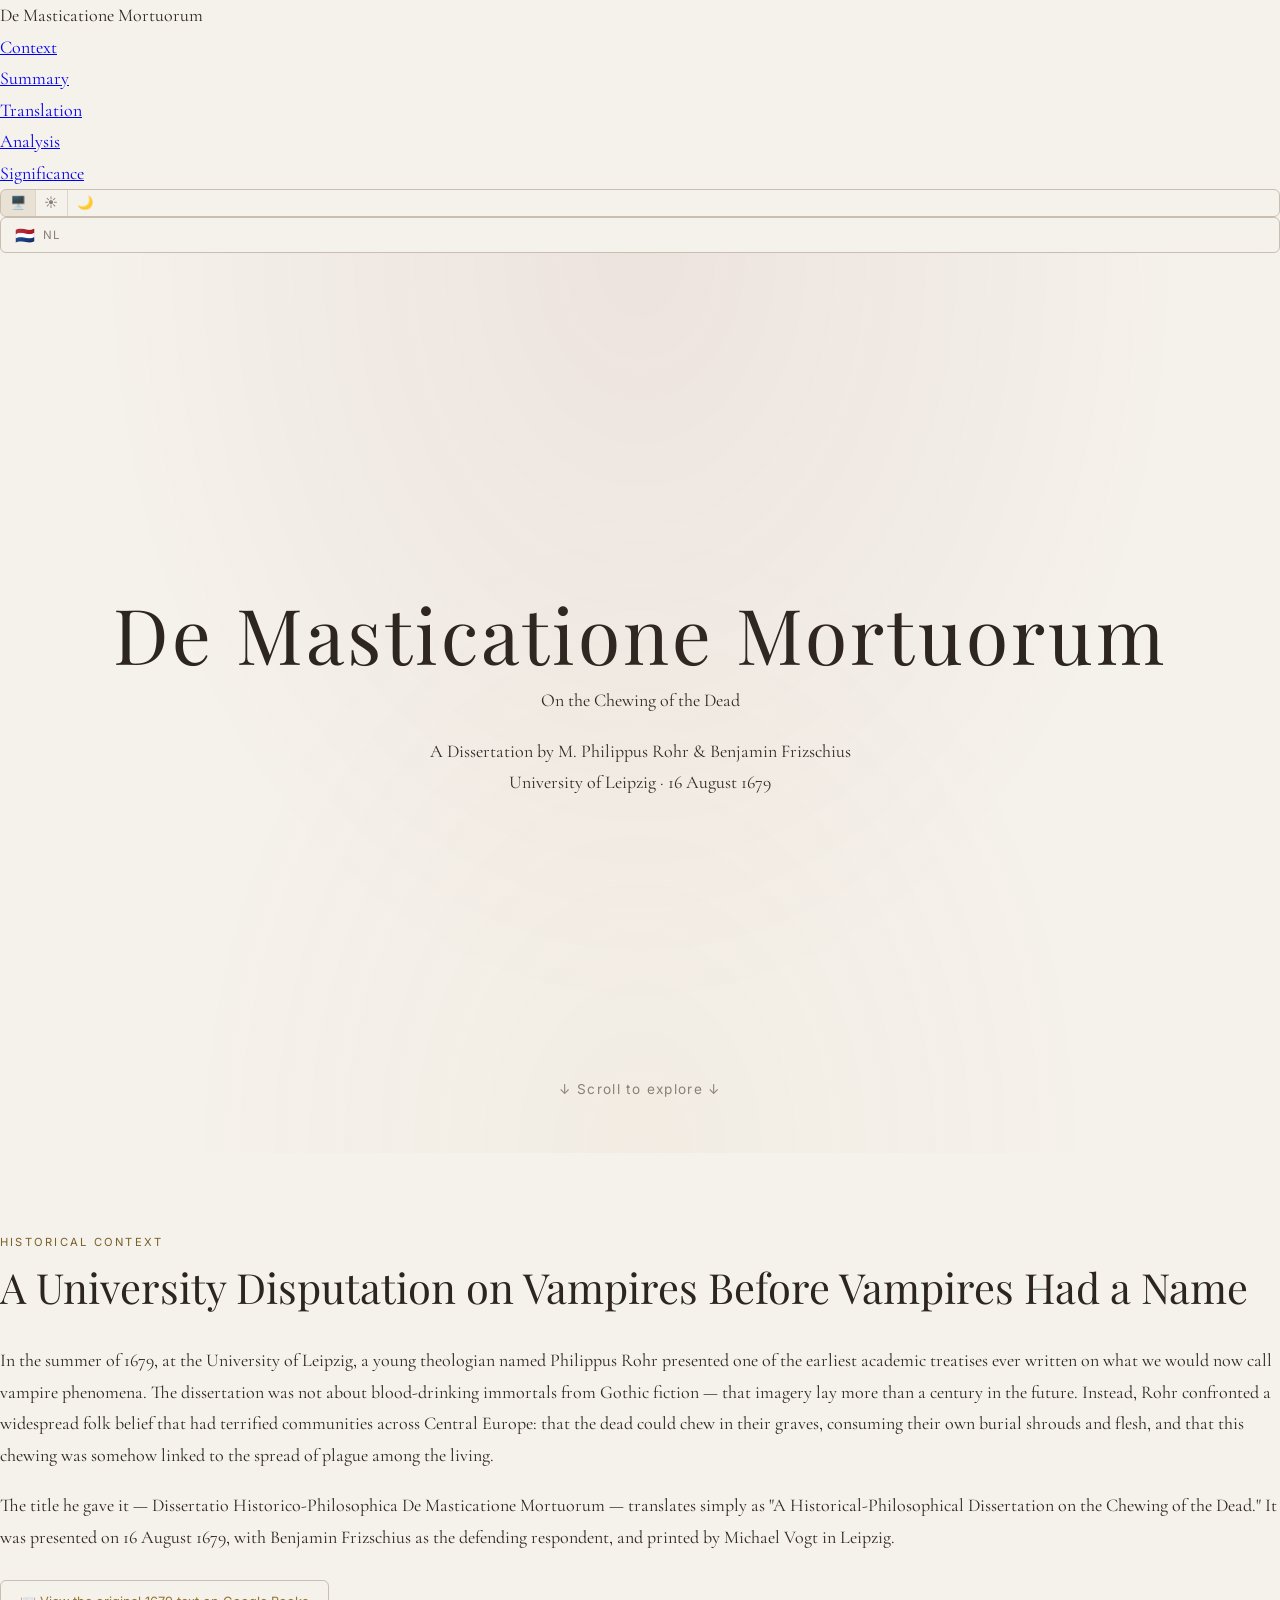
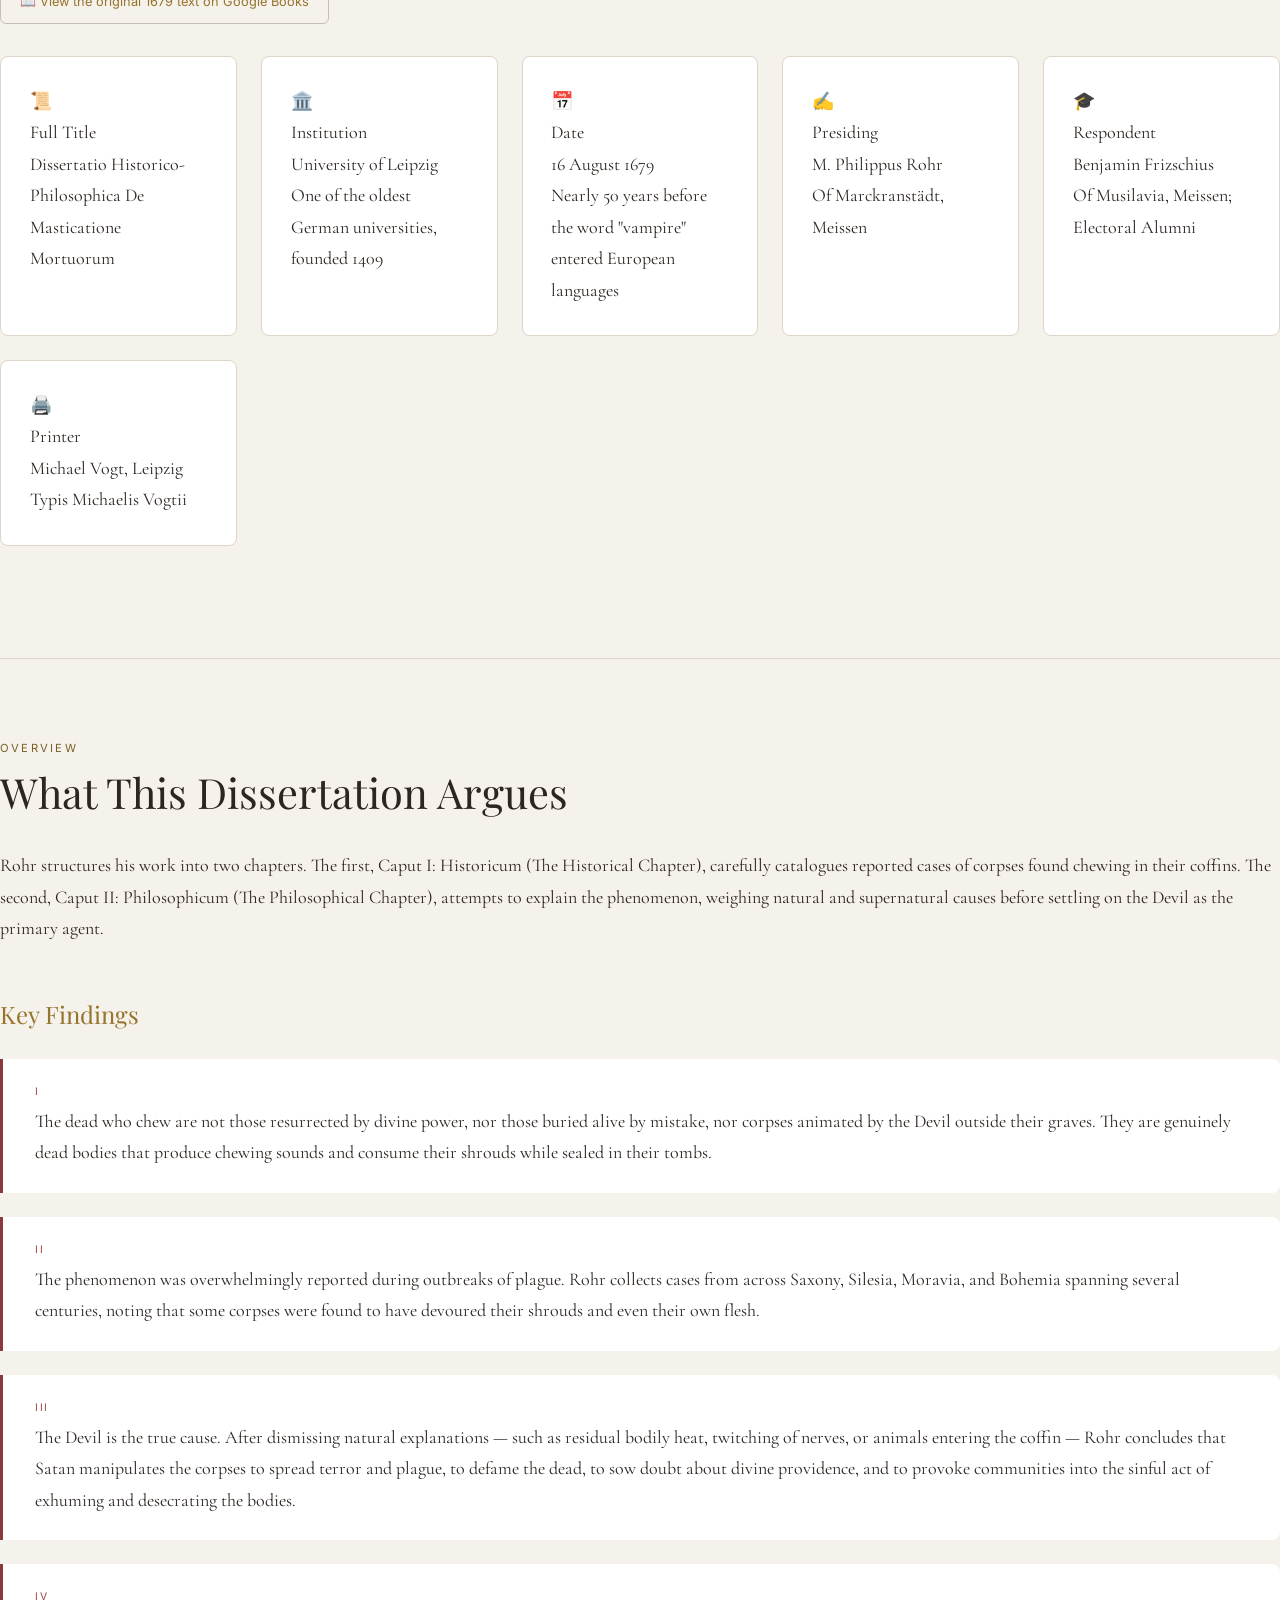
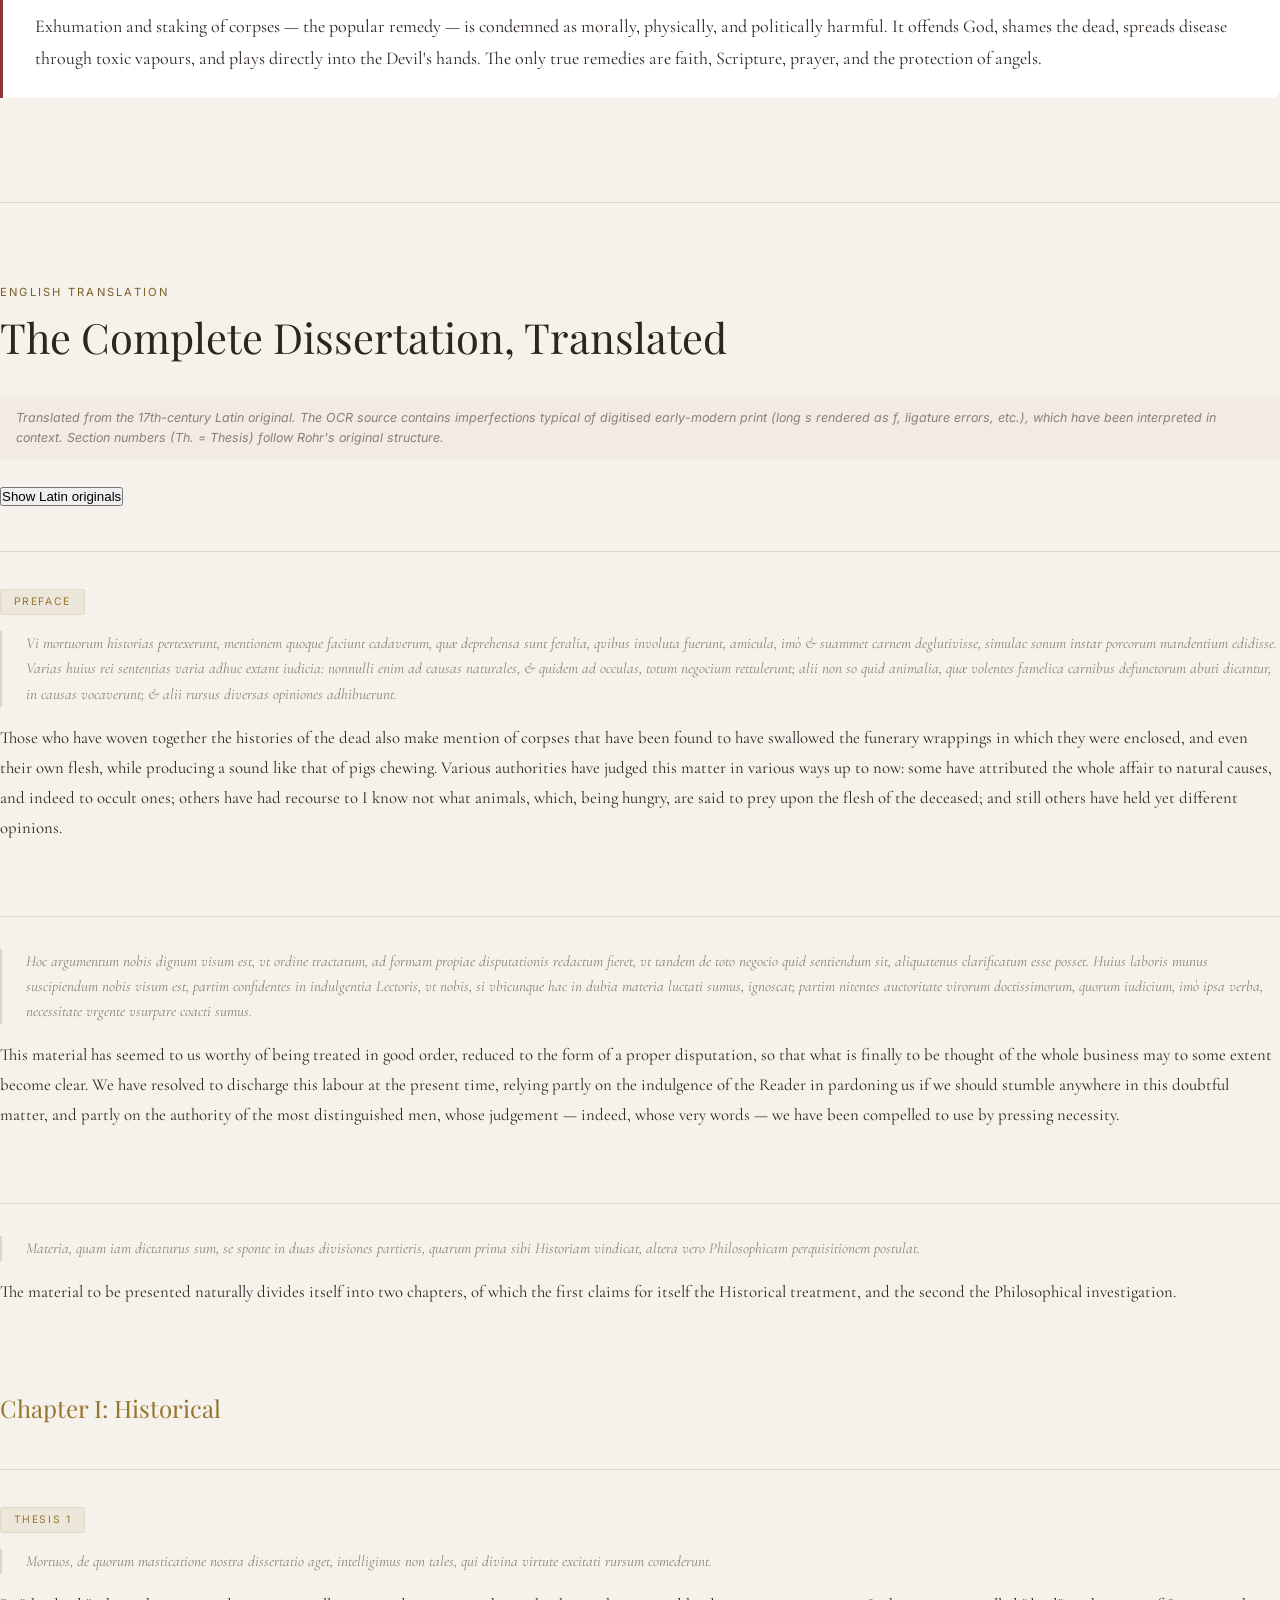
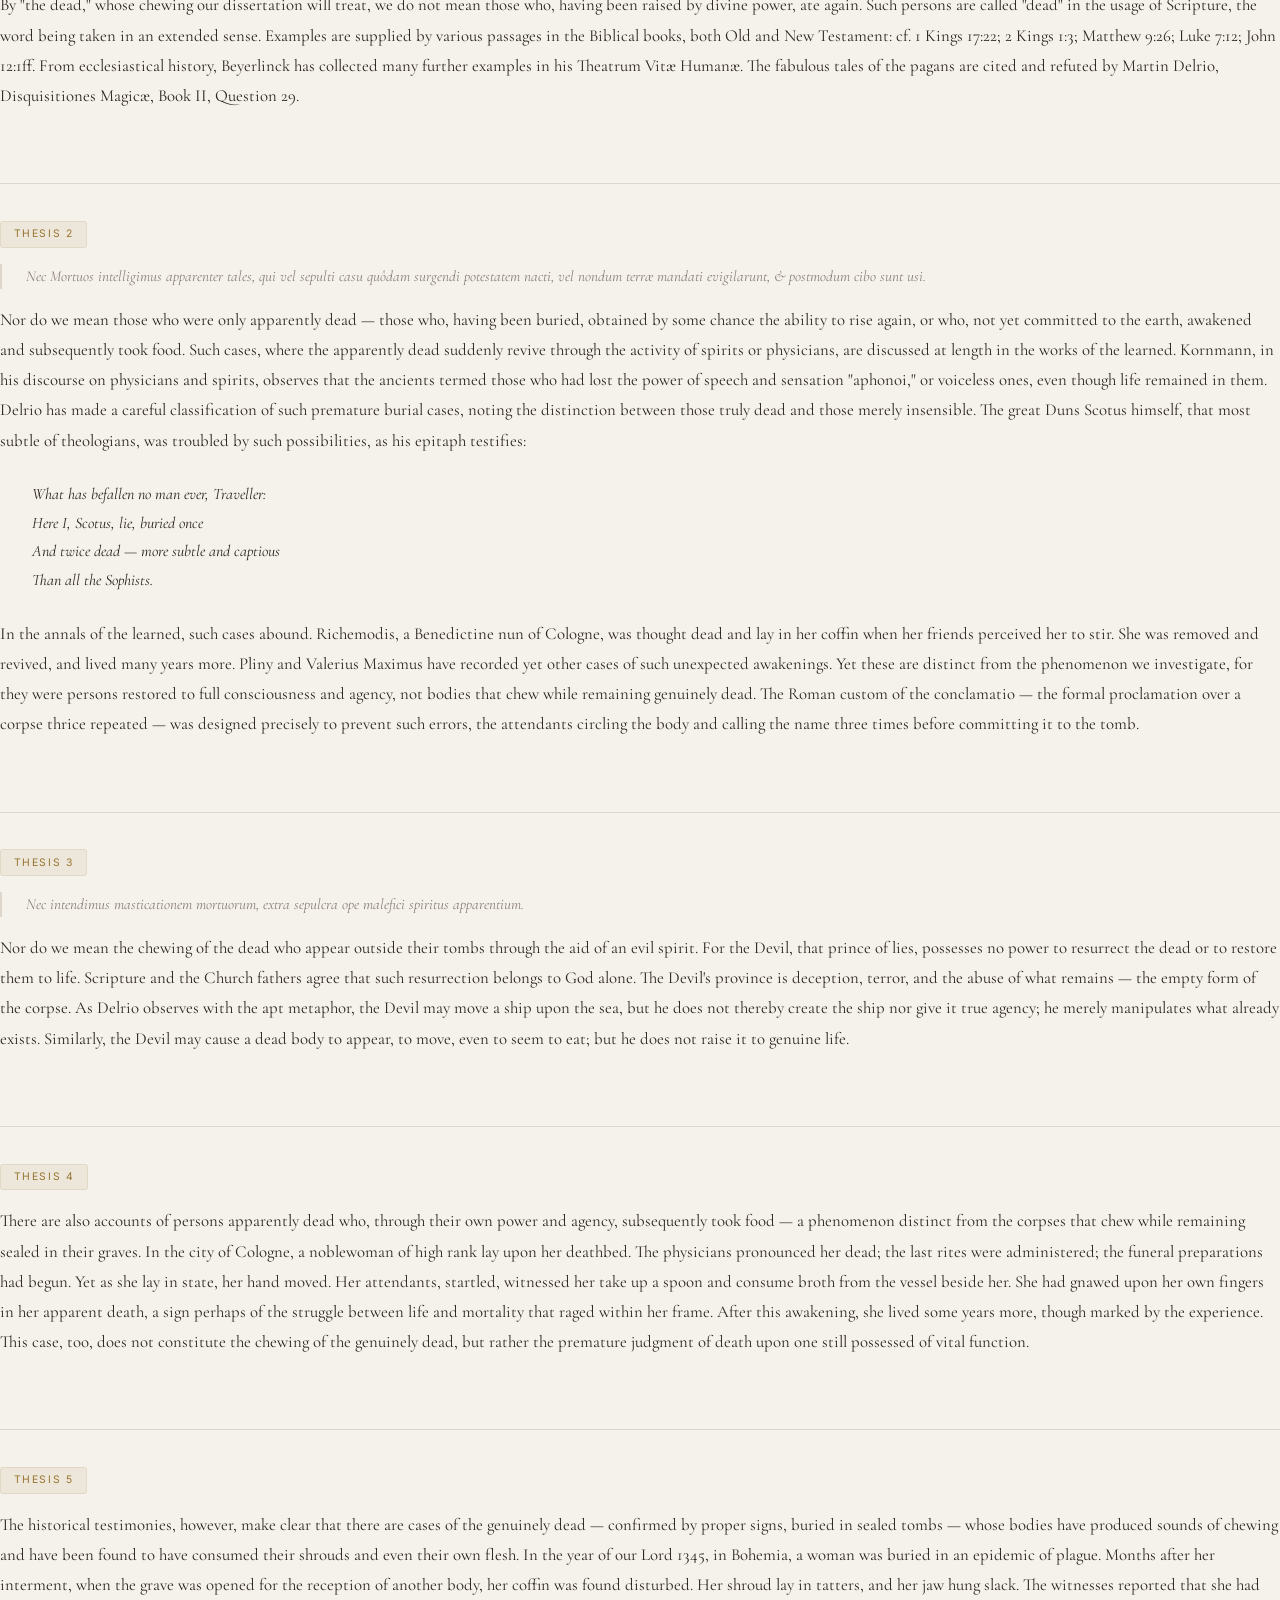
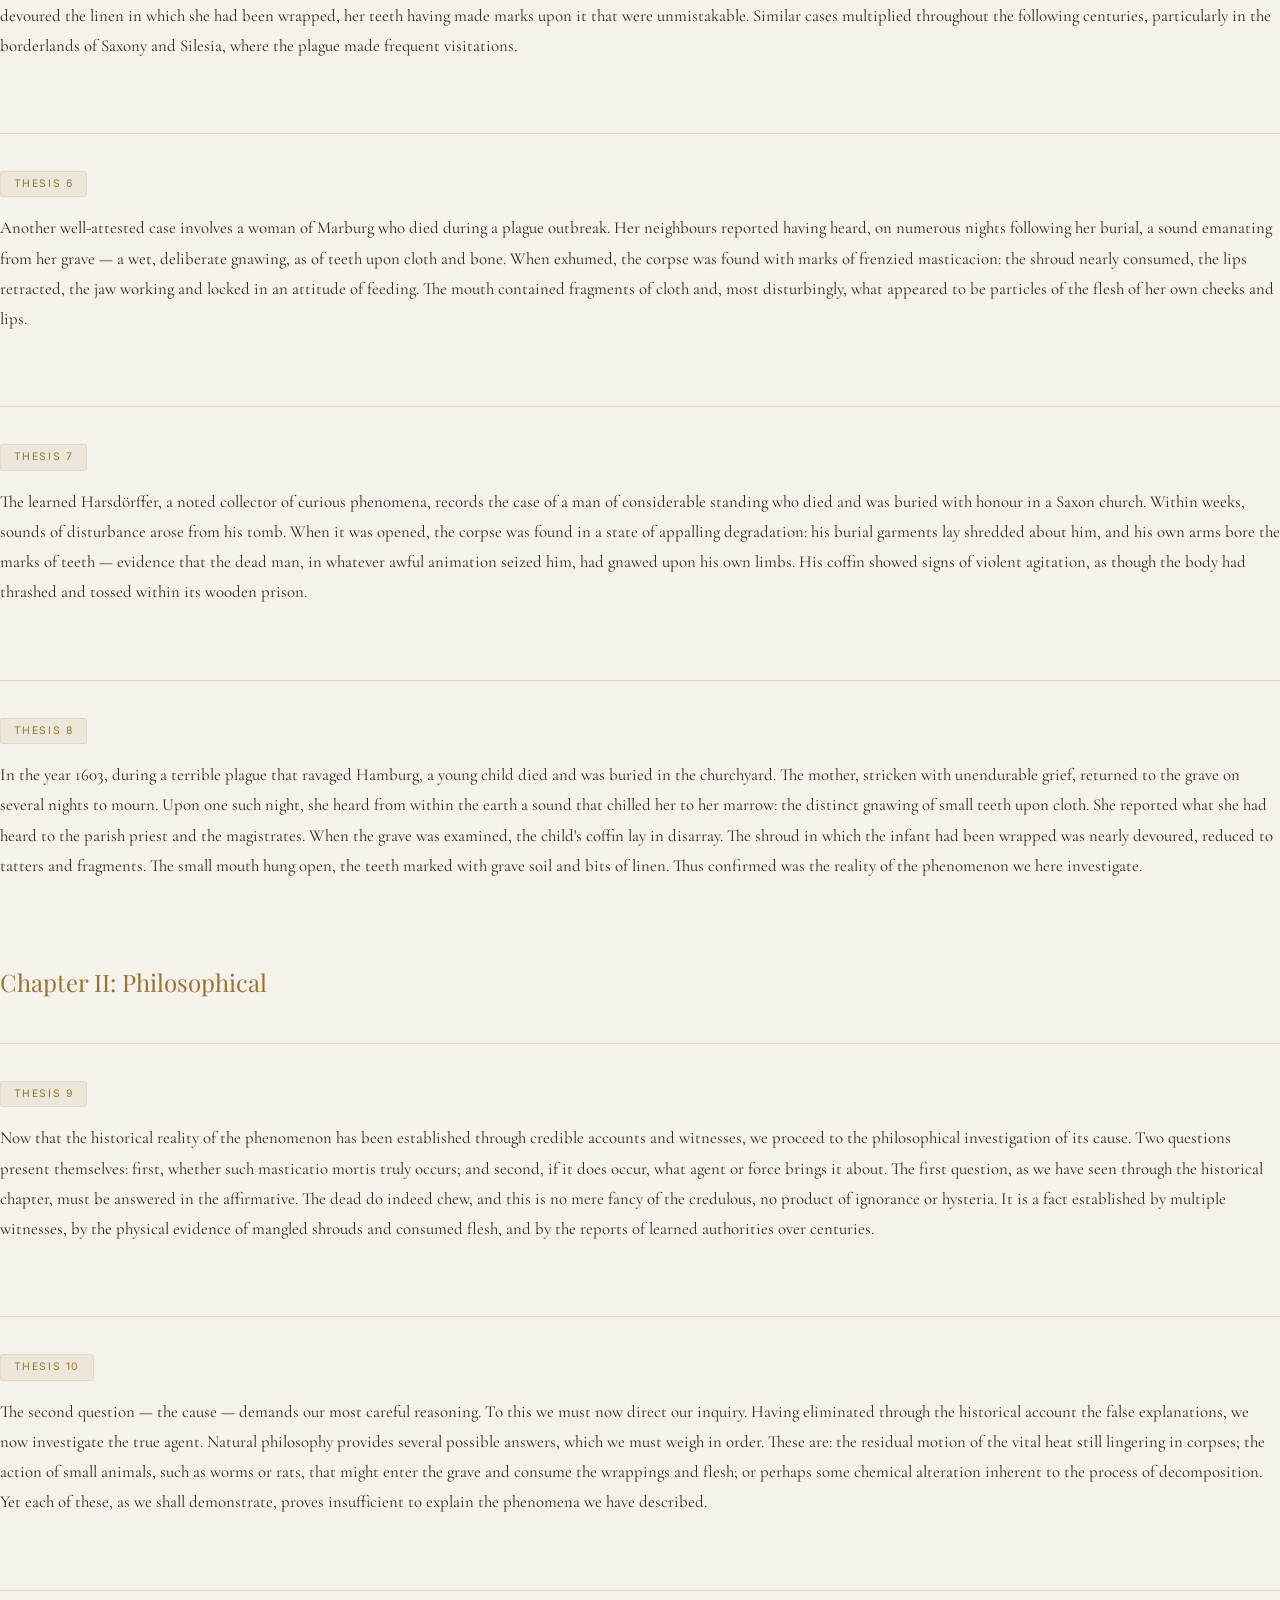
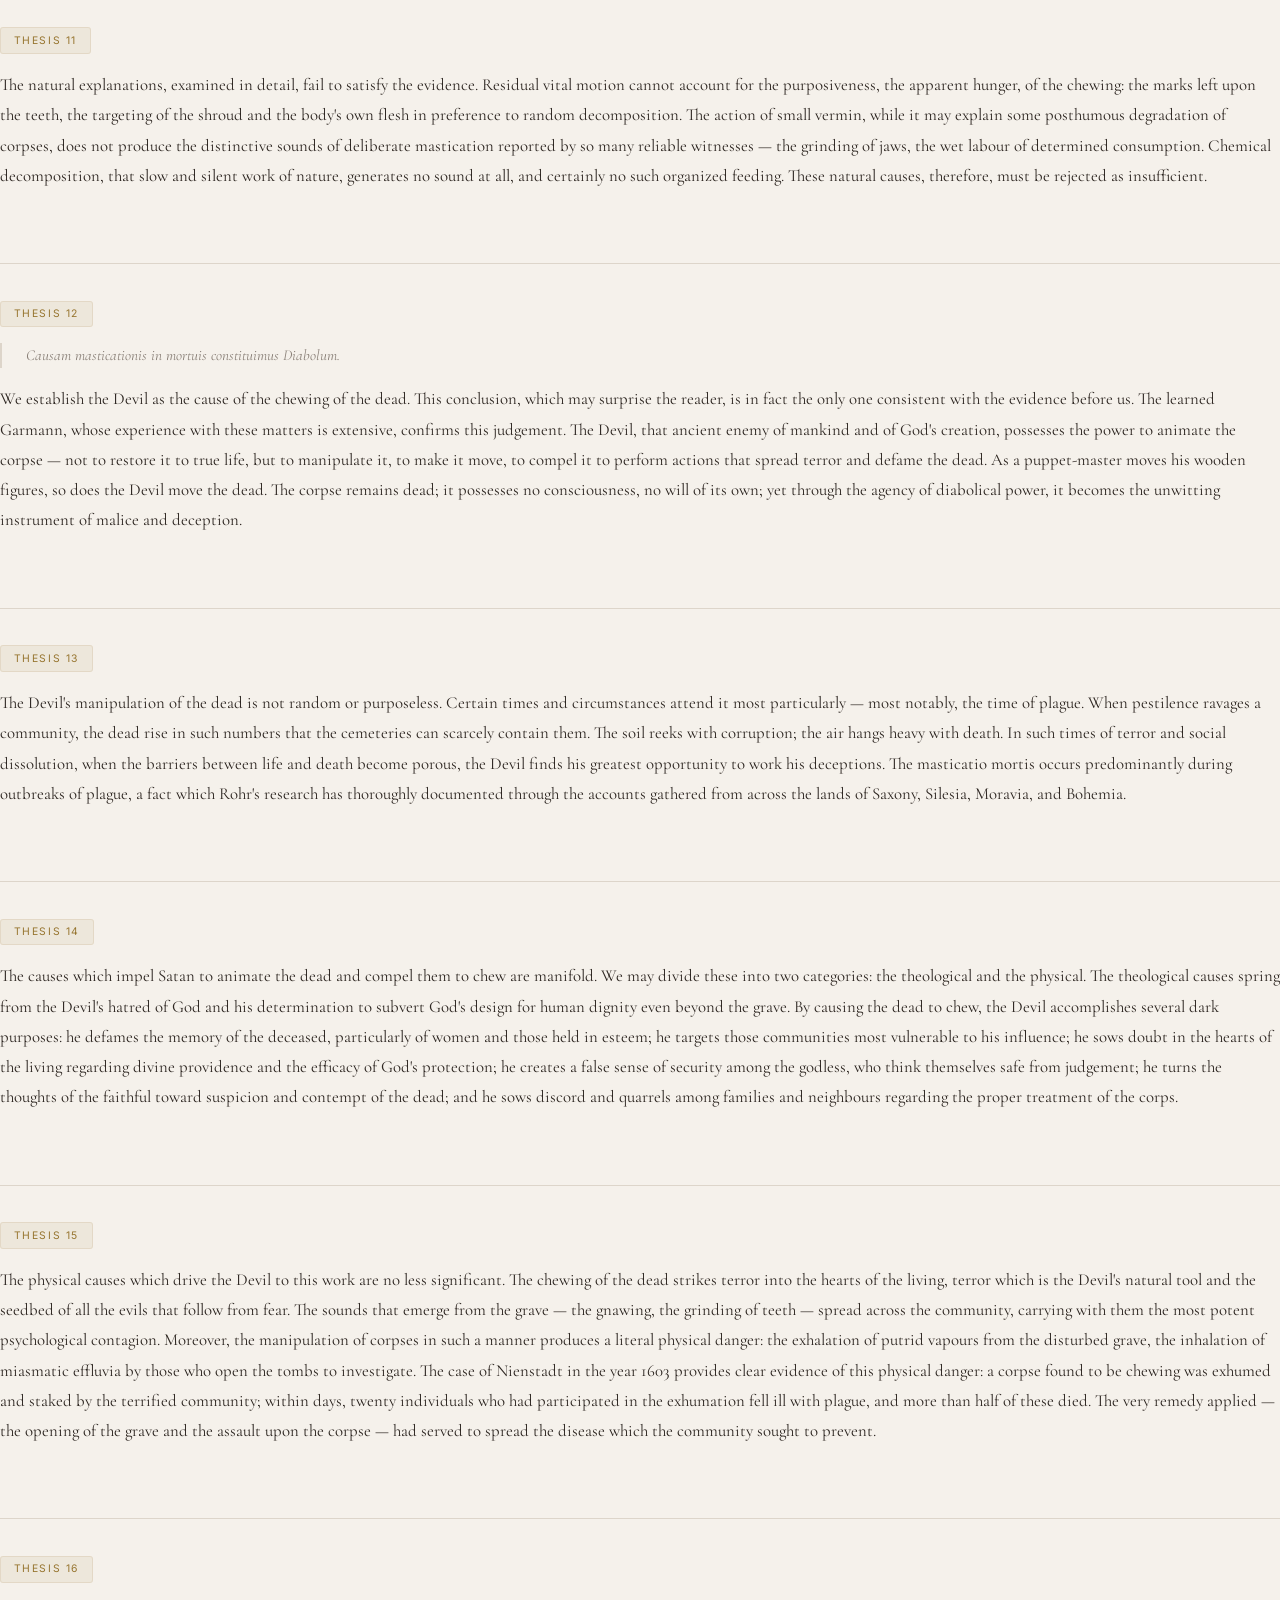
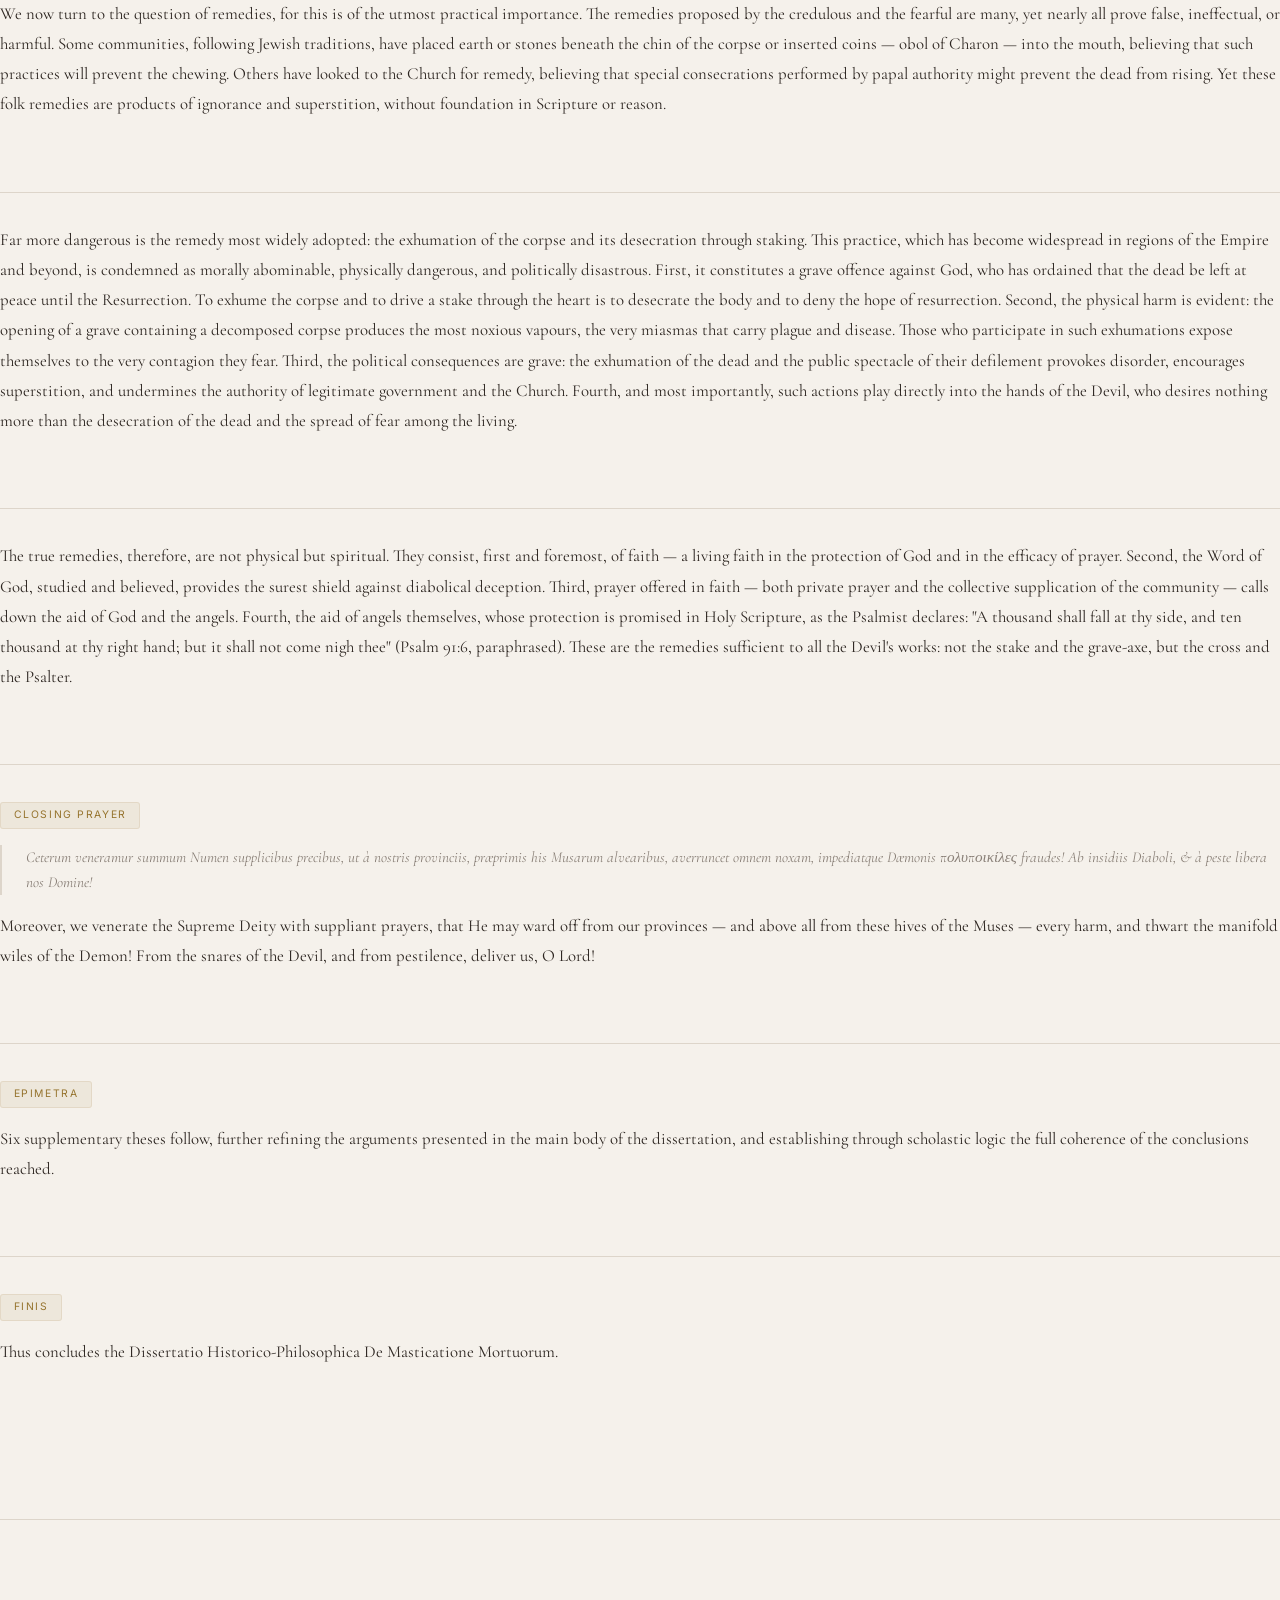
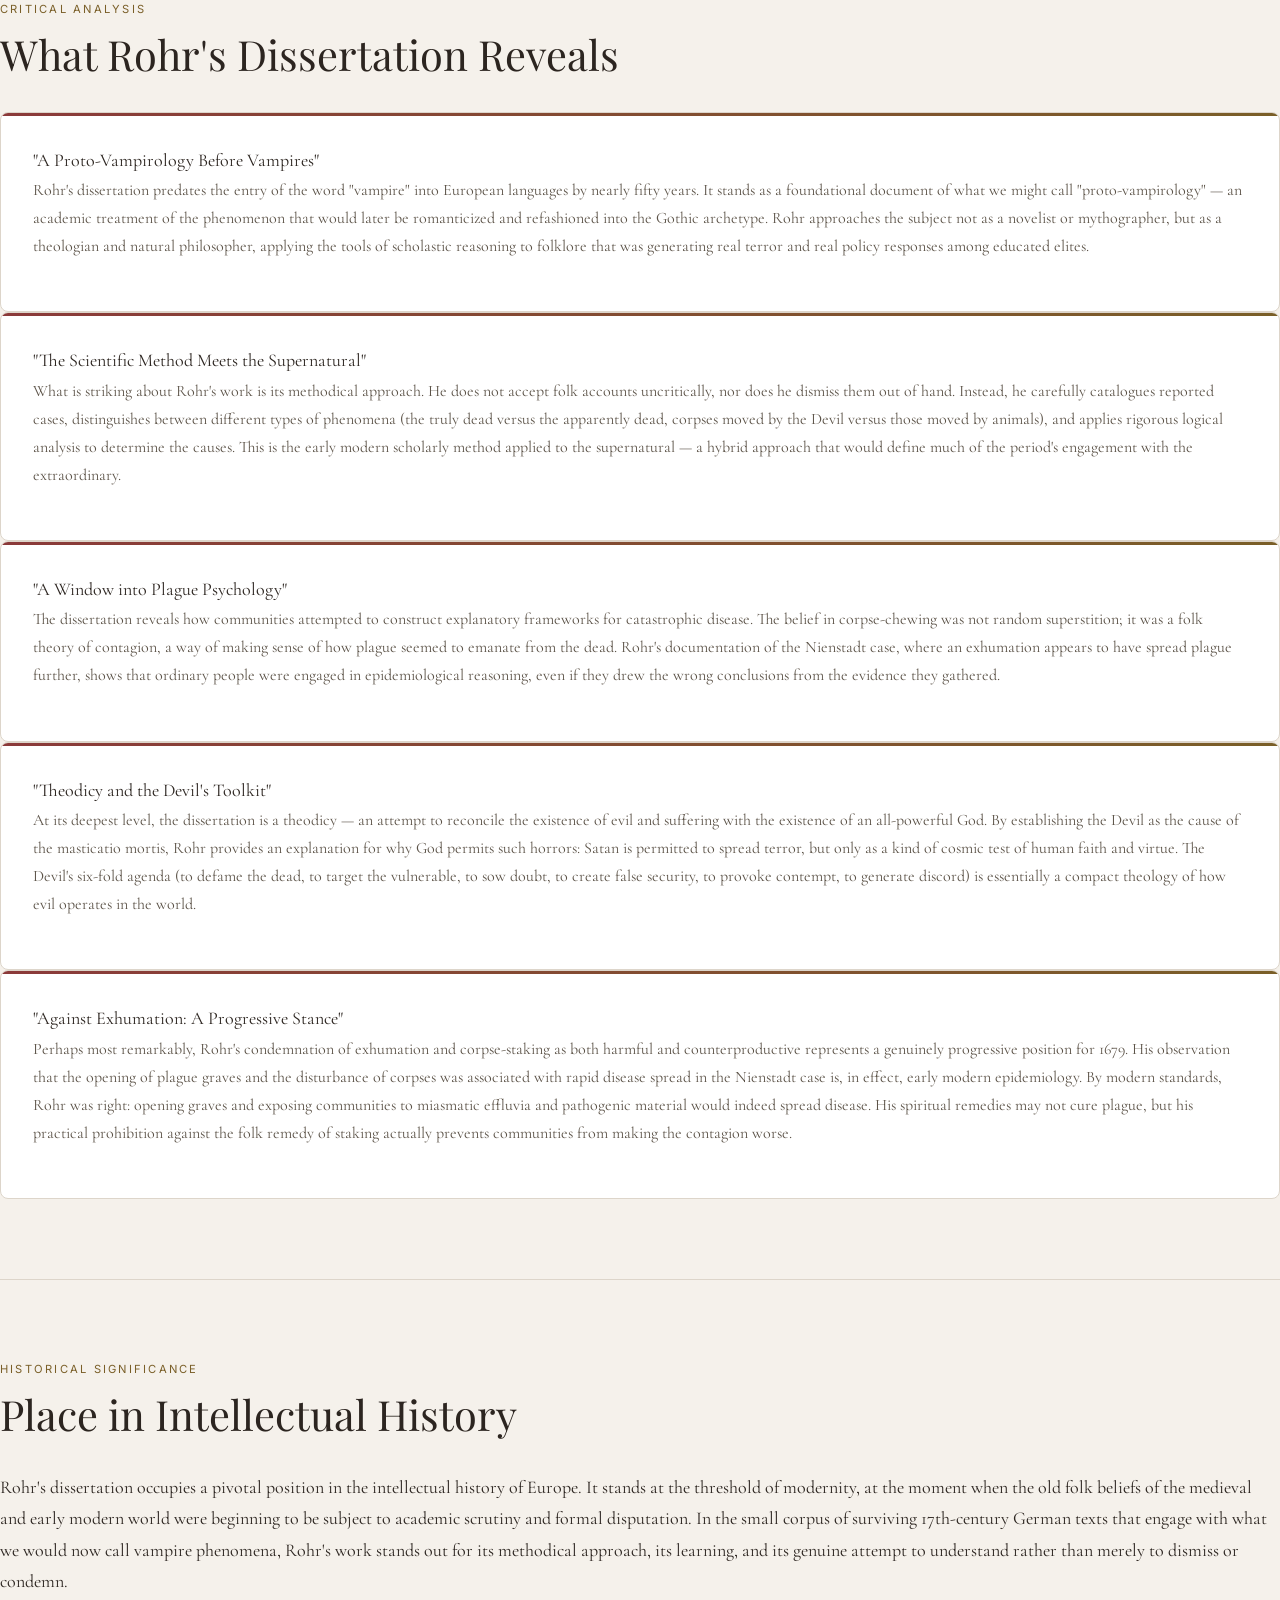
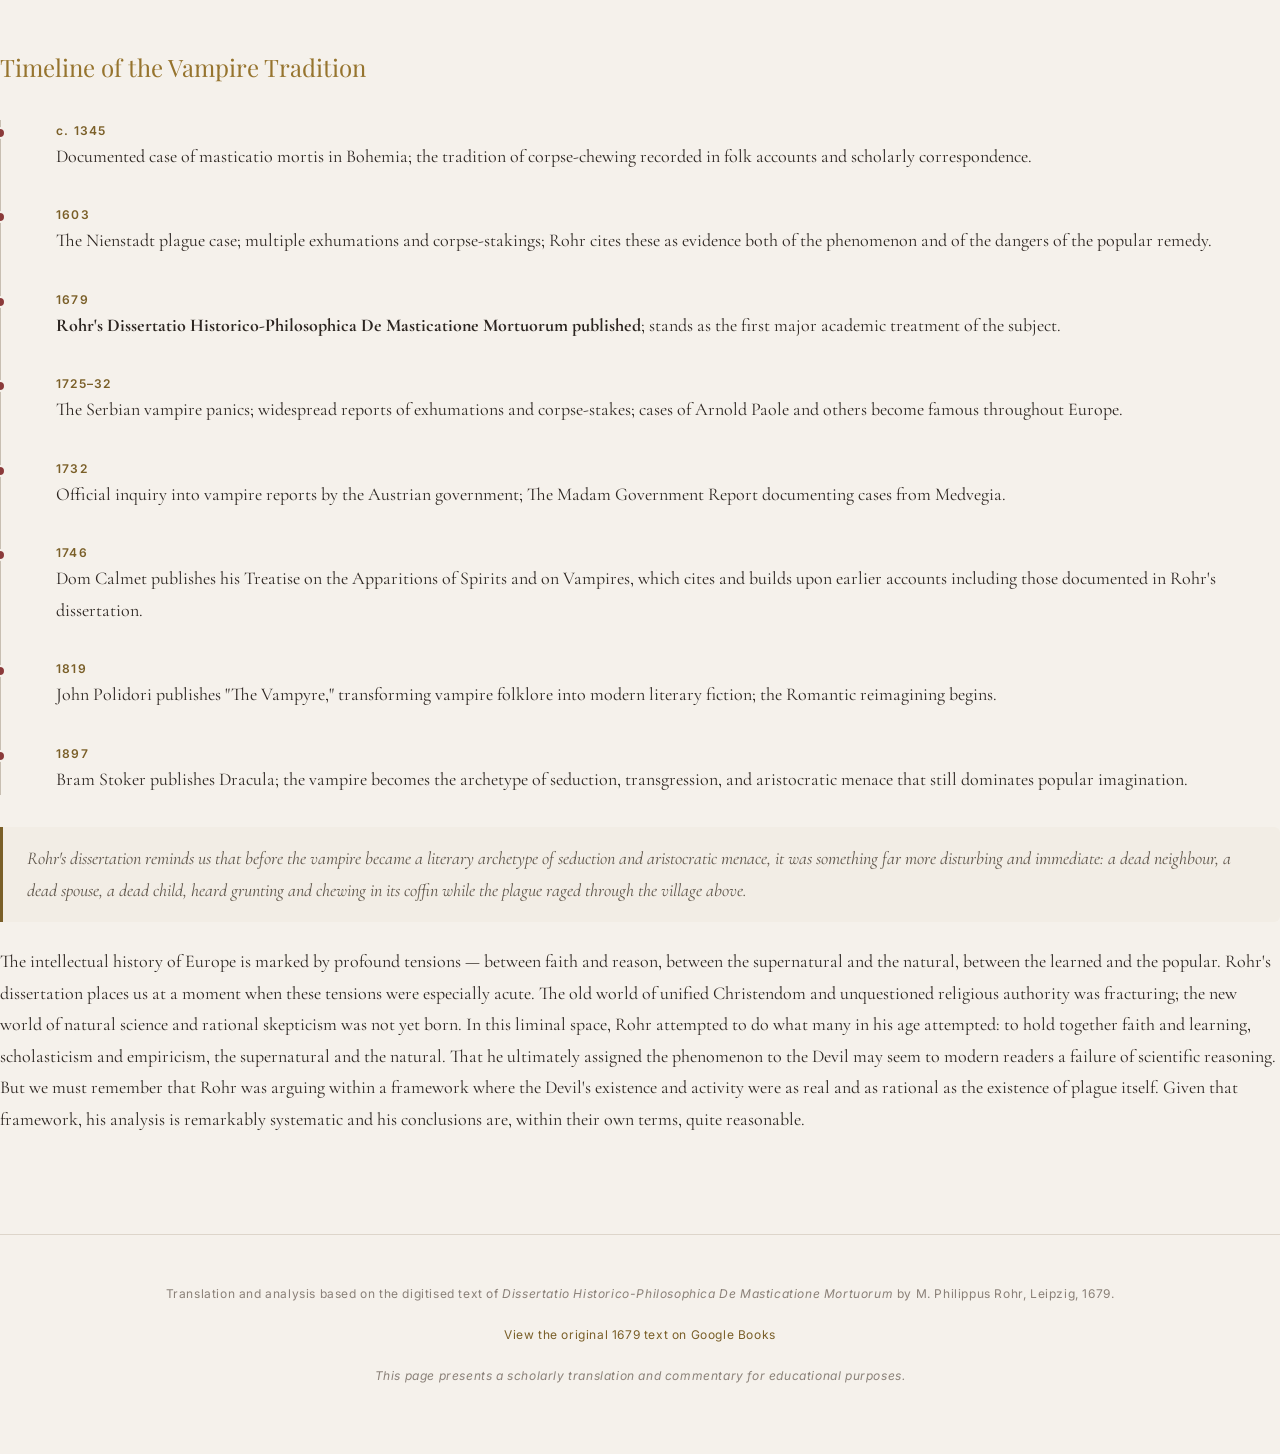
==== commit baab89a8: "Split into multilingual EN/NL pages with SEO and system theme - Separate index.html (EN) and nl/inde" ====
--- a/index.html
+++ b/index.html
@@ -3,1236 +3,423 @@
 <head>
   <meta charset="UTF-8">
   <meta name="viewport" content="width=device-width, initial-scale=1.0">
-  <title>De Masticatione Mortuorum — Philippus Rohr (1679)</title>
-  <style>
-    @import url('https://fonts.googleapis.com/css2?family=Cormorant+Garamond:ital,wght@0,300;0,400;0,500;0,600;0,700;1,300;1,400;1,500;1,600&family=Inter:wght@300;400;500;600&family=Playfair+Display:ital,wght@0,400;0,700;1,400&display=swap');
-
-    :root {
-      --bg: #0a0a0c;
-      --bg-card: #111115;
-      --bg-card-hover: #16161c;
-      --text: #e8e4df;
-      --text-muted: #9a938a;
-      --text-dim: #6b655d;
-      --accent: #c4a265;
-      --accent-dim: #8a7242;
-      --red: #8b3a3a;
-      --red-light: #b85454;
-      --border: #2a2520;
-      --border-light: #3d362e;
-      --nav-bg: rgba(10, 10, 12, 0.92);
-      --switcher-bg: rgba(10, 10, 12, 0.9);
-      --accent-tint: rgba(196, 162, 101, 0.15);
-      --accent-tint-subtle: rgba(196, 162, 101, 0.1);
-      --accent-tint-faint: rgba(196, 162, 101, 0.05);
-      --accent-tint-superlight: rgba(196, 162, 101, 0.04);
-      --hero-red-glow: rgba(139, 58, 58, 0.15);
-      --hero-gold-glow: rgba(196, 162, 101, 0.08);
-    }
-
-    body.light-mode {
-      --bg: #f5f1eb;
-      --bg-card: #ffffff;
-      --bg-card-hover: #faf8f5;
-      --text: #2c2520;
-      --text-muted: #5c5348;
-      --text-dim: #8a8078;
-      --accent: #96742e;
-      --accent-dim: #7a5f28;
-      --red: #8b3a3a;
-      --red-light: #a04444;
-      --border: #ddd5ca;
-      --border-light: #c8bfb2;
-      --nav-bg: rgba(245, 241, 235, 0.95);
-      --switcher-bg: rgba(245, 241, 235, 0.95);
-      --accent-tint: rgba(150, 116, 46, 0.12);
-      --accent-tint-subtle: rgba(150, 116, 46, 0.08);
-      --accent-tint-faint: rgba(150, 116, 46, 0.05);
-      --accent-tint-superlight: rgba(150, 116, 46, 0.03);
-      --hero-red-glow: rgba(139, 58, 58, 0.07);
-      --hero-gold-glow: rgba(196, 162, 101, 0.05);
-    }
-
-    * { margin: 0; padding: 0; box-sizing: border-box; }
-    html { scroll-behavior: smooth; }
-
-    body {
-      font-family: 'Cormorant Garamond', Georgia, serif;
-      background: var(--bg);
-      color: var(--text);
-      line-height: 1.75;
-      font-size: 18px;
-    }
-
-    /* ─── TOP CONTROLS ─── */
-    .top-controls {
-      position: fixed;
-      top: 1rem;
-      right: 1.5rem;
-      z-index: 200;
-      display: flex;
-      align-items: center;
-      gap: 0.5rem;
-    }
-
-    .theme-btn {
-      width: 36px;
-      height: 36px;
-      border-radius: 6px;
-      border: 1px solid var(--border-light);
-      background: var(--switcher-bg);
-      backdrop-filter: blur(10px);
-      cursor: pointer;
-      display: flex;
-      align-items: center;
-      justify-content: center;
-      transition: all 0.3s;
-      padding: 0;
-    }
-
-    .theme-btn:hover {
-      border-color: var(--accent-dim);
-      background: var(--accent-tint-subtle);
-    }
-
-    .theme-icon {
-      font-size: 1rem;
-      line-height: 1;
-    }
-
-    .lang-switcher {
-      display: flex;
-      gap: 0;
-      border-radius: 6px;
-      overflow: hidden;
-      border: 1px solid var(--border-light);
-      background: var(--switcher-bg);
-      backdrop-filter: blur(10px);
-    }
-
-    .lang-btn {
-      font-family: 'Inter', sans-serif;
-      font-size: 0.72rem;
-      letter-spacing: 0.08em;
-      text-transform: uppercase;
-      padding: 0.45rem 0.9rem;
-      border: none;
-      background: transparent;
-      color: var(--text-dim);
-      cursor: pointer;
-      transition: all 0.3s;
-      display: flex;
-      align-items: center;
-      gap: 0.4rem;
-    }
-
-    .lang-btn:not(:last-child) {
-      border-right: 1px solid var(--border);
-    }
-
-    .lang-btn:hover { color: var(--text-muted); }
-
-    .lang-btn.active {
-      background: var(--accent-tint);
-      color: var(--accent);
-    }
-
-    .lang-btn .flag {
-      font-size: 1rem;
-      line-height: 1;
-    }
-
-    /* Language visibility */
-    [data-lang="nl"] { display: none; }
-    body.lang-nl [data-lang="nl"] { display: revert; }
-    body.lang-nl [data-lang="en"] { display: none; }
-
-    /* ─── HERO ─── */
-    .hero {
-      min-height: 100vh;
-      display: flex;
-      flex-direction: column;
-      justify-content: center;
-      align-items: center;
-      text-align: center;
-      padding: 4rem 2rem;
-      position: relative;
-      overflow: hidden;
-    }
-
-    .hero::before {
-      content: '';
-      position: absolute;
-      inset: 0;
-      background:
-        radial-gradient(ellipse at 50% 0%, var(--hero-red-glow) 0%, transparent 60%),
-        radial-gradient(ellipse at 50% 100%, var(--hero-gold-glow) 0%, transparent 50%);
-      pointer-events: none;
-    }
-
-    .hero-ornament {
-      font-size: 2rem;
-      color: var(--accent-dim);
-      letter-spacing: 0.5em;
-      margin-bottom: 2rem;
-      opacity: 0.6;
-    }
-
-    .hero h1 {
-      font-family: 'Playfair Display', serif;
-      font-size: clamp(2.5rem, 6vw, 5rem);
-      font-weight: 400;
-      letter-spacing: 0.04em;
-      line-height: 1.15;
-      color: var(--text);
-      margin-bottom: 0.5rem;
-    }
-
-    .hero h1 em { font-style: italic; color: var(--accent); }
-
-    .hero-subtitle {
-      font-size: clamp(1.1rem, 2.5vw, 1.5rem);
-      color: var(--text-muted);
-      font-weight: 300;
-      margin-top: 1rem;
-      letter-spacing: 0.08em;
-    }
-
-    .hero-meta {
-      margin-top: 2.5rem;
-      font-family: 'Inter', sans-serif;
-      font-size: 0.8rem;
-      color: var(--text-dim);
-      letter-spacing: 0.15em;
-      text-transform: uppercase;
-    }
-
-    .hero-meta span { color: var(--accent-dim); }
-
-    .scroll-hint {
-      position: absolute;
-      bottom: 2rem;
-      left: 50%;
-      transform: translateX(-50%);
-      animation: float 3s ease-in-out infinite;
-      color: var(--text-dim);
-      font-size: 0.85rem;
-      letter-spacing: 0.1em;
-      font-family: 'Inter', sans-serif;
-    }
-
-    @keyframes float {
-      0%, 100% { transform: translateX(-50%) translateY(0); }
-      50% { transform: translateX(-50%) translateY(8px); }
-    }
-
-    /* ─── NAV ─── */
-    .sticky-nav {
-      position: sticky;
-      top: 0;
-      z-index: 100;
-      background: var(--nav-bg);
-      backdrop-filter: blur(12px);
-      border-bottom: 1px solid var(--border);
-      padding: 0.8rem 2rem;
-      display: flex;
-      justify-content: center;
-      gap: 2rem;
-      flex-wrap: wrap;
-      font-family: 'Inter', sans-serif;
-      font-size: 0.75rem;
-      letter-spacing: 0.12em;
-      text-transform: uppercase;
-    }
-
-    .sticky-nav a {
-      color: var(--text-muted);
-      text-decoration: none;
-      transition: color 0.3s;
-      padding: 0.3rem 0;
-      border-bottom: 1px solid transparent;
-    }
-
-    .sticky-nav a:hover {
-      color: var(--accent);
-      border-bottom-color: var(--accent-dim);
-    }
-
-    /* ─── LAYOUT ─── */
-    .container { max-width: 800px; margin: 0 auto; padding: 0 2rem; }
-
-    section {
-      padding: 5rem 0;
-      border-bottom: 1px solid var(--border);
-    }
-
-    section:last-of-type { border-bottom: none; }
-
-    .section-label {
-      font-family: 'Inter', sans-serif;
-      font-size: 0.7rem;
-      letter-spacing: 0.2em;
-      text-transform: uppercase;
-      color: var(--accent-dim);
-      margin-bottom: 0.5rem;
-    }
-
-    h2 {
-      font-family: 'Playfair Display', serif;
-      font-size: clamp(1.8rem, 4vw, 2.6rem);
-      font-weight: 400;
-      margin-bottom: 2rem;
-      line-height: 1.25;
-    }
-
-    h3 {
-      font-family: 'Playfair Display', serif;
-      font-size: 1.5rem;
-      font-weight: 400;
-      color: var(--accent);
-      margin-top: 3rem;
-      margin-bottom: 1rem;
-    }
-
-    h4 {
-      font-family: 'Inter', sans-serif;
-      font-size: 0.85rem;
-      font-weight: 600;
-      letter-spacing: 0.08em;
-      text-transform: uppercase;
-      color: var(--text-muted);
-      margin-top: 2.5rem;
-      margin-bottom: 0.8rem;
-    }
-
-    p { margin-bottom: 1.2rem; }
-
-    /* ─── CONTEXT CARDS ─── */
-    .context-grid {
-      display: grid;
-      grid-template-columns: repeat(auto-fit, minmax(220px, 1fr));
-      gap: 1.5rem;
-      margin: 2rem 0;
-    }
-
-    .context-card {
-      background: var(--bg-card);
-      border: 1px solid var(--border);
-      border-radius: 8px;
-      padding: 1.8rem;
-      transition: all 0.3s;
-    }
-
-    .context-card:hover {
-      background: var(--bg-card-hover);
-      border-color: var(--border-light);
-    }
-
-    .context-card .card-icon { font-size: 1.6rem; margin-bottom: 0.8rem; }
-
-    .context-card .card-label {
-      font-family: 'Inter', sans-serif;
-      font-size: 0.65rem;
-      letter-spacing: 0.15em;
-      text-transform: uppercase;
-      color: var(--text-dim);
-      margin-bottom: 0.3rem;
-    }
-
-    .context-card .card-value { font-size: 1.15rem; font-weight: 500; color: var(--text); }
-
-    .context-card .card-note {
-      font-size: 0.9rem;
-      color: var(--text-muted);
-      margin-top: 0.4rem;
-      line-height: 1.5;
-    }
-
-    /* ─── FINDINGS ─── */
-    .finding {
-      background: var(--bg-card);
-      border-left: 3px solid var(--red);
-      border-radius: 0 8px 8px 0;
-      padding: 1.5rem 2rem;
-      margin: 1.5rem 0;
-    }
-
-    .finding .finding-num {
-      font-family: 'Inter', sans-serif;
-      font-size: 0.65rem;
-      letter-spacing: 0.15em;
-      text-transform: uppercase;
-      color: var(--red-light);
-      margin-bottom: 0.3rem;
-    }
-
-    .finding p { margin-bottom: 0; font-size: 1.05rem; }
-
-    /* ─── TRANSLATION ─── */
-    .translation-block {
-      margin: 2.5rem 0;
-      padding: 2rem 0;
-      border-top: 1px solid var(--border);
-    }
-
-    .translation-block:first-of-type { border-top: none; }
-
-    .thesis-marker {
-      display: inline-block;
-      font-family: 'Inter', sans-serif;
-      font-size: 0.65rem;
-      letter-spacing: 0.15em;
-      text-transform: uppercase;
-      color: var(--accent);
-      background: var(--accent-tint-subtle);
-      border: 1px solid var(--accent-tint);
-      padding: 0.2rem 0.8rem;
-      border-radius: 3px;
-      margin-bottom: 1rem;
-    }
-
-    .latin-original {
-      font-style: italic;
-      color: var(--text-dim);
-      font-size: 0.95rem;
-      line-height: 1.65;
-      margin-bottom: 1rem;
-      padding-left: 1.5rem;
-      border-left: 2px solid var(--border);
-    }
-
-    .translation-text {
-      color: var(--text);
-      font-size: 1.05rem;
-      line-height: 1.8;
-    }
-
-    .translation-note {
-      font-family: 'Inter', sans-serif;
-      font-size: 0.78rem;
-      color: var(--text-dim);
-      margin-top: 0.8rem;
-      padding: 0.8rem 1rem;
-      background: var(--accent-tint-faint);
-      border-radius: 4px;
-      line-height: 1.6;
-    }
-
-    .verse {
-      font-style: italic;
-      margin: 1rem 0;
-      padding-left: 2rem;
-      color: var(--accent);
-      line-height: 1.9;
-    }
-
-    /* ─── ANALYSIS ─── */
-    .argument-map { display: grid; gap: 1.5rem; margin: 2rem 0; }
-
-    .argument-item {
-      background: var(--bg-card);
-      border: 1px solid var(--border);
-      border-radius: 8px;
-      padding: 2rem;
-      position: relative;
-      overflow: hidden;
-    }
-
-    .argument-item::before {
-      content: '';
-      position: absolute;
-      top: 0; left: 0;
-      width: 100%; height: 3px;
-      background: linear-gradient(90deg, var(--red), var(--accent-dim));
-    }
-
-    .argument-item h4 { margin-top: 0; color: var(--accent); font-size: 0.9rem; }
-    .argument-item p { font-size: 1rem; color: var(--text-muted); }
-
-    /* ─── TIMELINE ─── */
-    .timeline { position: relative; margin: 2rem 0; padding-left: 2rem; }
-
-    .timeline::before {
-      content: '';
-      position: absolute;
-      left: 0; top: 0; bottom: 0;
-      width: 1px;
-      background: var(--border-light);
-    }
-
-    .timeline-item { position: relative; margin-bottom: 2rem; padding-left: 1.5rem; }
-
-    .timeline-item::before {
-      content: '';
-      position: absolute;
-      left: -2.35rem; top: 0.45rem;
-      width: 8px; height: 8px;
-      border-radius: 50%;
-      background: var(--red);
-      border: 2px solid var(--bg);
-    }
-
-    .timeline-date {
-      font-family: 'Inter', sans-serif;
-      font-size: 0.75rem;
-      letter-spacing: 0.1em;
-      color: var(--accent-dim);
-      font-weight: 600;
-    }
-
-    .timeline-text { font-size: 1rem; color: var(--text-muted); margin-top: 0.3rem; }
-
-    blockquote {
-      border-left: 3px solid var(--accent-dim);
-      padding: 1rem 1.5rem;
-      margin: 1.5rem 0;
-      font-style: italic;
-      color: var(--text-muted);
-      background: var(--accent-tint-superlight);
-      border-radius: 0 6px 6px 0;
-    }
-
-    footer {
-      text-align: center;
-      padding: 3rem 2rem;
-      font-family: 'Inter', sans-serif;
-      font-size: 0.75rem;
-      color: var(--text-dim);
-      letter-spacing: 0.05em;
-      line-height: 1.8;
-      border-top: 1px solid var(--border);
-    }
-
-    footer a { color: var(--accent-dim); text-decoration: none; }
-
-    .toggle-latin {
-      font-family: 'Inter', sans-serif;
-      font-size: 0.75rem;
-      letter-spacing: 0.08em;
-      color: var(--accent-dim);
-      background: none;
-      border: 1px solid var(--accent-dim);
-      padding: 0.4rem 1rem;
-      border-radius: 4px;
-      cursor: pointer;
-      transition: all 0.3s;
-      margin-bottom: 2rem;
-    }
-    .toggle-latin:hover { background: var(--accent-tint-subtle); color: var(--accent); }
-    body.hide-latin .latin-original { display: none; }
-
-    .fade-in {
-      opacity: 0;
-      transform: translateY(20px);
-      transition: opacity 0.6s ease, transform 0.6s ease;
-    }
-    .fade-in.visible { opacity: 1; transform: translateY(0); }
-
-    @media (max-width: 600px) {
-      .context-grid { grid-template-columns: 1fr; }
-      .sticky-nav { gap: 1rem; font-size: 0.65rem; padding: 0.6rem 1rem; }
-      section { padding: 3rem 0; }
-      .container { padding: 0 1.2rem; }
-      .top-controls { top: 0.5rem; right: 0.5rem; }
-      .lang-btn { padding: 0.35rem 0.6rem; font-size: 0.65rem; }
-      .theme-btn { width: 32px; height: 32px; }
-    }
-  </style>
+
+  <!-- Primary Meta Tags -->
+  <title>De Masticatione Mortuorum | Rohr's 1679 Dissertation on Corpse Chewing & Vampires</title>
+  <meta name="description" content="English translation and analysis of M. Philippus Rohr's 1679 Latin dissertation on corpse chewing, an early academic treatment of vampire phenomena before the term existed.">
+  <meta name="keywords" content="Rohr, De Masticatione Mortuorum, 1679, dissertation, vampires, corpse chewing, Leipzig University, plague, early modern theology">
+
+  <!-- Open Graph / Facebook -->
+  <meta property="og:type" content="article">
+  <meta property="og:url" content="https://drikusroor.github.io/rohr-dissertatio/">
+  <meta property="og:title" content="De Masticatione Mortuorum | Rohr's 1679 Dissertation">
+  <meta property="og:description" content="English translation of M. Philippus Rohr's pioneering 1679 academic treatise on corpse chewing and vampire phenomena.">
+  <meta property="og:locale" content="en_US">
+  <meta property="og:site_name" content="De Masticatione Mortuorum">
+
+  <!-- Twitter -->
+  <meta name="twitter:card" content="summary_large_image">
+  <meta name="twitter:url" content="https://drikusroor.github.io/rohr-dissertatio/">
+  <meta name="twitter:title" content="De Masticatione Mortuorum | Rohr's 1679 Dissertation">
+  <meta name="twitter:description" content="English translation of an extraordinary 1679 academic treatise on corpse chewing and early vampire studies.">
+
+  <!-- Canonical and Language Alternates -->
+  <link rel="canonical" href="https://drikusroor.github.io/rohr-dissertatio/">
+  <link rel="alternate" hreflang="nl" href="https://drikusroor.github.io/rohr-dissertatio/nl/">
+  <link rel="alternate" hreflang="en" href="https://drikusroor.github.io/rohr-dissertatio/">
+  <link rel="alternate" hreflang="x-default" href="https://drikusroor.github.io/rohr-dissertatio/">
+
+  <!-- JSON-LD Structured Data -->
+  <script type="application/ld+json">
+  {
+    "@context": "https://schema.org",
+    "@type": "ScholarlyArticle",
+    "headline": "De Masticatione Mortuorum: On the Chewing of the Dead",
+    "description": "English translation and analysis of M. Philippus Rohr's 1679 Latin dissertation on corpse chewing, an early academic treatment of vampire phenomena.",
+    "author": {
+      "@type": "Person",
+      "name": "M. Philippus Rohr"
+    },
+    "respondent": {
+      "@type": "Person",
+      "name": "Benjamin Frizschius"
+    },
+    "datePublished": "1679-08-16",
+    "inLanguage": "en",
+    "keywords": "vampires, corpse chewing, early modern theology, plague, Leipzig University, 1679",
+    "url": "https://drikusroor.github.io/rohr-dissertatio/"
+  }
+  </script>
+
+  <link rel="stylesheet" href="style.css">
 </head>
 <body>
-
-<!-- ═══════════════════ CONTROLS ═══════════════════ -->
-<div class="top-controls">
-  <button class="theme-btn" onclick="toggleTheme()" id="theme-toggle" title="Toggle light/dark mode">
-    <span class="theme-icon" id="theme-icon">☀️</span>
-  </button>
-  <div class="lang-switcher">
-    <button class="lang-btn active" onclick="setLang('en')" id="btn-en">
-      <span class="flag">&#127468;&#127463;</span> EN
-    </button>
-    <button class="lang-btn" onclick="setLang('nl')" id="btn-nl">
-      <span class="flag">&#127475;&#127473;</span> NL
-    </button>
-  </div>
-</div>
-
-<!-- ════════════════════════════ HERO ════════════════════════════ -->
-<header class="hero">
-  <div class="hero-ornament">— ✦ —</div>
-  <h1><em>De Masticatione<br>Mortuorum</em></h1>
-
-  <p class="hero-subtitle" data-lang="en">On the Chewing of the Dead</p>
-  <p class="hero-subtitle" data-lang="nl">Over het Kauwen der Doden</p>
-
-  <div data-lang="en">
-    <p class="hero-meta">
-      A Dissertation by <span>M. Philippus Rohr</span> &amp; <span>Benjamin Frizschius</span><br>
-      University of Leipzig · 16 August 1679
-    </p>
-  </div>
-  <div data-lang="nl">
-    <p class="hero-meta">
-      Een dissertatie door <span>M. Philippus Rohr</span> &amp; <span>Benjamin Frizschius</span><br>
-      Universiteit van Leipzig · 16 augustus 1679
-    </p>
-  </div>
-
-  <div class="scroll-hint" data-lang="en">↓ Scroll to explore ↓</div>
-  <div class="scroll-hint" data-lang="nl">↓ Scroll om te ontdekken ↓</div>
-</header>
-
-<!-- ════════════════════════════ NAV ════════════════════════════ -->
-<nav class="sticky-nav">
-  <a href="#context"><span data-lang="en">Context</span><span data-lang="nl">Context</span></a>
-  <a href="#summary"><span data-lang="en">Summary</span><span data-lang="nl">Samenvatting</span></a>
-  <a href="#translation"><span data-lang="en">Full Translation</span><span data-lang="nl">Volledige Vertaling</span></a>
-  <a href="#analysis"><span data-lang="en">Analysis</span><span data-lang="nl">Analyse</span></a>
-  <a href="#significance"><span data-lang="en">Significance</span><span data-lang="nl">Betekenis</span></a>
-</nav>
-
-<!-- ══════════════════════════ CONTEXT ══════════════════════════ -->
-<section id="context">
-  <div class="container">
-
-    <!-- EN -->
-    <div data-lang="en">
+  <!-- Header with Navigation -->
+  <header>
+    <nav class="navbar">
+      <div class="nav-brand">
+        <span class="title-small">De Masticatione Mortuorum</span>
+      </div>
+      <ul class="nav-links">
+        <li><a href="#context">Context</a></li>
+        <li><a href="#summary">Summary</a></li>
+        <li><a href="#translation">Translation</a></li>
+        <li><a href="#analysis">Analysis</a></li>
+        <li><a href="#significance">Significance</a></li>
+      </ul>
+      <div class="nav-controls">
+        <div class="theme-switcher">
+          <button id="theme-system" class="theme-btn" onclick="setTheme('system')" title="System theme">🖥️</button>
+          <button id="theme-light" class="theme-btn" onclick="setTheme('light')" title="Light theme">☀️</button>
+          <button id="theme-dark" class="theme-btn" onclick="setTheme('dark')" title="Dark theme">🌙</button>
+        </div>
+        <a href="nl/" class="lang-link"><span class="flag">🇳🇱</span> NL</a>
+      </div>
+    </nav>
+  </header>
+
+  <!-- Hero Section -->
+  <section class="hero">
+    <div class="hero-content">
+      <h1>De Masticatione Mortuorum</h1>
+      <p class="subtitle">On the Chewing of the Dead</p>
+      <p class="meta">A Dissertation by M. Philippus Rohr & Benjamin Frizschius<br>
+      <span class="institution">University of Leipzig · 16 August 1679</span></p>
+      <p class="scroll-hint">↓ Scroll to explore ↓</p>
+    </div>
+  </section>
+
+  <!-- Main Content -->
+  <main>
+    <!-- Context Section -->
+    <section id="context" class="section">
       <div class="section-label">Historical Context</div>
       <h2>A University Disputation on Vampires Before Vampires Had a Name</h2>
+
       <p>In the summer of 1679, at the University of Leipzig, a young theologian named Philippus Rohr presented one of the earliest academic treatises ever written on what we would now call vampire phenomena. The dissertation was not about blood-drinking immortals from Gothic fiction — that imagery lay more than a century in the future. Instead, Rohr confronted a widespread folk belief that had terrified communities across Central Europe: that the dead could chew in their graves, consuming their own burial shrouds and flesh, and that this chewing was somehow linked to the spread of plague among the living.</p>
-      <p>The title he gave it — <em>Dissertatio Historico-Philosophica De Masticatione Mortuorum</em> — translates simply as "A Historical-Philosophical Dissertation on the Chewing of the Dead." It was presented on 16 August 1679, with Benjamin Frizschius as the defending respondent, and printed by Michael Vogt in Leipzig.</p>
-    </div>
-
-    <!-- NL -->
-    <div data-lang="nl">
-      <div class="section-label">Historische Context</div>
-      <h2>Een academisch dispuut over vampiers, voordat vampiers een naam hadden</h2>
-      <p>In de zomer van 1679 presenteerde een jonge theoloog genaamd Philippus Rohr aan de Universiteit van Leipzig een van de vroegste academische verhandelingen ooit geschreven over wat wij tegenwoordig vampierverschijnselen zouden noemen. De dissertatie ging niet over bloeddrinkende onsterfelijken uit gotische fictie — dat beeld lag meer dan een eeuw in de toekomst. In plaats daarvan boog Rohr zich over een wijdverbreid volksgeloof dat gemeenschappen door heel Centraal-Europa had geterroriseerd: het geloof dat de doden in hun graven konden kauwen, hun eigen lijkwaden en vlees konden verteren, en dat dit kauwen op de een of andere manier verbonden was met de verspreiding van de pest onder de levenden.</p>
-      <p>De titel die hij eraan gaf — <em>Dissertatio Historico-Philosophica De Masticatione Mortuorum</em> — vertaalt zich eenvoudigweg als "Een Historisch-Filosofische Verhandeling over het Kauwen der Doden." Het werd gepresenteerd op 16 augustus 1679, met Benjamin Frizschius als verdedigend respondent, en gedrukt door Michael Vogt in Leipzig.</p>
-    </div>
-
-    <div class="context-grid">
-      <div class="context-card">
-        <div class="card-icon">📜</div>
-        <div class="card-label" data-lang="en">Full Title</div>
-        <div class="card-label" data-lang="nl">Volledige Titel</div>
-        <div class="card-value">Dissertatio Historico-Philosophica De Masticatione Mortuorum</div>
-      </div>
-      <div class="context-card">
-        <div class="card-icon">🏛️</div>
-        <div class="card-label" data-lang="en">Institution</div>
-        <div class="card-label" data-lang="nl">Instelling</div>
-        <div class="card-value" data-lang="en">University of Leipzig</div>
-        <div class="card-value" data-lang="nl">Universiteit van Leipzig</div>
-        <div class="card-note" data-lang="en">One of the oldest German universities, founded 1409</div>
-        <div class="card-note" data-lang="nl">Een van de oudste Duitse universiteiten, opgericht in 1409</div>
-      </div>
-      <div class="context-card">
-        <div class="card-icon">📅</div>
-        <div class="card-label" data-lang="en">Date</div>
-        <div class="card-label" data-lang="nl">Datum</div>
-        <div class="card-value" data-lang="en">16 August 1679</div>
-        <div class="card-value" data-lang="nl">16 augustus 1679</div>
-        <div class="card-note" data-lang="en">Nearly 50 years before the word "vampire" entered European languages</div>
-        <div class="card-note" data-lang="nl">Bijna 50 jaar voordat het woord "vampier" de Europese talen bereikte</div>
-      </div>
-      <div class="context-card">
-        <div class="card-icon">✍️</div>
-        <div class="card-label" data-lang="en">Presiding</div>
-        <div class="card-label" data-lang="nl">Voorzitter</div>
-        <div class="card-value">M. Philippus Rohr</div>
-        <div class="card-note" data-lang="en">Of Marckranstädt, Meissen</div>
-        <div class="card-note" data-lang="nl">Uit Marckranstädt, Meissen</div>
-      </div>
-      <div class="context-card">
-        <div class="card-icon">🎓</div>
-        <div class="card-label">Respondent</div>
-        <div class="card-value">Benjamin Frizschius</div>
-        <div class="card-note" data-lang="en">Of Musilavia, Meissen; Electoral Alumni</div>
-        <div class="card-note" data-lang="nl">Uit Musilavia, Meissen; Keurvorstelijke Alumni</div>
-      </div>
-      <div class="context-card">
-        <div class="card-icon">🖨️</div>
-        <div class="card-label" data-lang="en">Printer</div>
-        <div class="card-label" data-lang="nl">Drukker</div>
-        <div class="card-value">Michael Vogt, Leipzig</div>
-        <div class="card-note">Typis Michaelis Vogtii</div>
-      </div>
-    </div>
-  </div>
-</section>
-
-<!-- ══════════════════════════ SUMMARY ══════════════════════════ -->
-<section id="summary">
-  <div class="container">
-
-    <!-- EN -->
-    <div data-lang="en">
+
+      <p>The title he gave it — Dissertatio Historico-Philosophica De Masticatione Mortuorum — translates simply as "A Historical-Philosophical Dissertation on the Chewing of the Dead." It was presented on 16 August 1679, with Benjamin Frizschius as the defending respondent, and printed by Michael Vogt in Leipzig.</p>
+
+      <a href="https://books.google.nl/books?id=VZJNAAAAcAAJ&printsec=frontcover&redir_esc=y#v=onepage&q&f=false" class="source-link" target="_blank" rel="noopener">📖 View the original 1679 text on Google Books</a>
+
+      <div class="context-grid">
+        <div class="context-card">
+          <div class="card-emoji">📜</div>
+          <div class="card-title">Full Title</div>
+          <div class="card-text">Dissertatio Historico-Philosophica De Masticatione Mortuorum</div>
+        </div>
+
+        <div class="context-card">
+          <div class="card-emoji">🏛️</div>
+          <div class="card-title">Institution</div>
+          <div class="card-text">University of Leipzig<br><span class="small">One of the oldest German universities, founded 1409</span></div>
+        </div>
+
+        <div class="context-card">
+          <div class="card-emoji">📅</div>
+          <div class="card-title">Date</div>
+          <div class="card-text">16 August 1679<br><span class="small">Nearly 50 years before the word "vampire" entered European languages</span></div>
+        </div>
+
+        <div class="context-card">
+          <div class="card-emoji">✍️</div>
+          <div class="card-title">Presiding</div>
+          <div class="card-text">M. Philippus Rohr<br><span class="small">Of Marckranstädt, Meissen</span></div>
+        </div>
+
+        <div class="context-card">
+          <div class="card-emoji">🎓</div>
+          <div class="card-title">Respondent</div>
+          <div class="card-text">Benjamin Frizschius<br><span class="small">Of Musilavia, Meissen; Electoral Alumni</span></div>
+        </div>
+
+        <div class="context-card">
+          <div class="card-emoji">🖨️</div>
+          <div class="card-title">Printer</div>
+          <div class="card-text">Michael Vogt, Leipzig<br><span class="small">Typis Michaelis Vogtii</span></div>
+        </div>
+      </div>
+    </section>
+
+    <!-- Summary Section -->
+    <section id="summary" class="section">
       <div class="section-label">Overview</div>
       <h2>What This Dissertation Argues</h2>
-      <p>Rohr structures his work into two chapters. The first, <em>Caput I: Historicum</em> (The Historical Chapter), carefully catalogues reported cases of corpses found chewing in their coffins. The second, <em>Caput II: Philosophicum</em> (The Philosophical Chapter), attempts to explain the phenomenon, weighing natural and supernatural causes before settling on the Devil as the primary agent.</p>
+
+      <p>Rohr structures his work into two chapters. The first, Caput I: Historicum (The Historical Chapter), carefully catalogues reported cases of corpses found chewing in their coffins. The second, Caput II: Philosophicum (The Philosophical Chapter), attempts to explain the phenomenon, weighing natural and supernatural causes before settling on the Devil as the primary agent.</p>
 
       <h3>Key Findings</h3>
 
       <div class="finding">
-        <div class="finding-num">Finding I</div>
-        <p>The dead who chew are not those resurrected by divine power, nor those buried alive by mistake, nor corpses animated by the Devil outside their graves. They are genuinely dead bodies that produce chewing sounds and consume their shrouds while sealed in their tombs.</p>
-      </div>
+        <div class="finding-num">I</div>
+        <div class="finding-text">The dead who chew are not those resurrected by divine power, nor those buried alive by mistake, nor corpses animated by the Devil outside their graves. They are genuinely dead bodies that produce chewing sounds and consume their shrouds while sealed in their tombs.</div>
+      </div>
+
       <div class="finding">
-        <div class="finding-num">Finding II</div>
-        <p>The phenomenon was overwhelmingly reported during outbreaks of plague. Rohr collects cases from across Saxony, Silesia, Moravia, and Bohemia spanning several centuries, noting that some corpses were found to have devoured their shrouds and even their own flesh.</p>
-      </div>
+        <div class="finding-num">II</div>
+        <div class="finding-text">The phenomenon was overwhelmingly reported during outbreaks of plague. Rohr collects cases from across Saxony, Silesia, Moravia, and Bohemia spanning several centuries, noting that some corpses were found to have devoured their shrouds and even their own flesh.</div>
+      </div>
+
       <div class="finding">
-        <div class="finding-num">Finding III</div>
-        <p>The Devil is the true cause. After dismissing natural explanations — such as residual bodily heat, twitching of nerves, or animals entering the coffin — Rohr concludes that Satan manipulates the corpses to spread terror and plague, to defame the dead, to sow doubt about divine providence, and to provoke communities into the sinful act of exhuming and desecrating the bodies.</p>
-      </div>
+        <div class="finding-num">III</div>
+        <div class="finding-text">The Devil is the true cause. After dismissing natural explanations — such as residual bodily heat, twitching of nerves, or animals entering the coffin — Rohr concludes that Satan manipulates the corpses to spread terror and plague, to defame the dead, to sow doubt about divine providence, and to provoke communities into the sinful act of exhuming and desecrating the bodies.</div>
+      </div>
+
       <div class="finding">
-        <div class="finding-num">Finding IV</div>
-        <p>Exhumation and staking of corpses — the popular remedy — is condemned as morally, physically, and politically harmful. It offends God, shames the dead, spreads disease through toxic vapours, and plays directly into the Devil's hands. The only true remedies are faith, Scripture, prayer, and the protection of angels.</p>
-      </div>
-    </div>
-
-    <!-- NL -->
-    <div data-lang="nl">
-      <div class="section-label">Overzicht</div>
-      <h2>Wat deze dissertatie betoogt</h2>
-      <p>Rohr structureert zijn werk in twee hoofdstukken. Het eerste, <em>Caput I: Historicum</em> (Het Historische Hoofdstuk), catalogiseert zorgvuldig gerapporteerde gevallen van lijken die kauwend in hun kisten werden aangetroffen. Het tweede, <em>Caput II: Philosophicum</em> (Het Filosofische Hoofdstuk), tracht het verschijnsel te verklaren, waarbij natuurlijke en bovennatuurlijke oorzaken tegen elkaar worden afgewogen voordat de duivel als voornaamste oorzaak wordt aangewezen.</p>
-
-      <h3>Belangrijkste bevindingen</h3>
-
-      <div class="finding">
-        <div class="finding-num">Bevinding I</div>
-        <p>De doden die kauwen zijn niet degenen die door goddelijke kracht zijn opgewekt, noch degenen die per ongeluk levend zijn begraven, noch lijken die door de duivel buiten hun graven worden bezield. Het gaat om werkelijk dode lichamen die kauwgeluiden produceren en hun lijkwaden verteren terwijl ze verzegeld in hun graven liggen.</p>
-      </div>
-      <div class="finding">
-        <div class="finding-num">Bevinding II</div>
-        <p>Het verschijnsel werd overwegend gemeld tijdens pest-uitbraken. Rohr verzamelt gevallen uit heel Saksen, Silezië, Moravië en Bohemen, verspreid over meerdere eeuwen, en merkt op dat sommige lijken hun lijkwaden en zelfs hun eigen vlees bleken te hebben verslonden.</p>
-      </div>
-      <div class="finding">
-        <div class="finding-num">Bevinding III</div>
-        <p>De duivel is de ware oorzaak. Na het verwerpen van natuurlijke verklaringen — zoals resterende lichaamswarmte, zenuwreflexen of dieren die de kist binnendringen — concludeert Rohr dat Satan de lijken manipuleert om terreur en pest te verspreiden, om de doden te belasteren, om twijfel te zaaien over de goddelijke voorzienigheid, en om gemeenschappen aan te zetten tot de zondige daad van het opgraven en ontheiligen van de lichamen.</p>
-      </div>
-      <div class="finding">
-        <div class="finding-num">Bevinding IV</div>
-        <p>Het opgraven en doorboren van lijken — het populaire redmiddel — wordt veroordeeld als moreel, fysiek en politiek schadelijk. Het beledigt God, beschaamt de doden, verspreidt ziekte via giftige dampen en speelt de duivel direct in de kaart. De enige ware remedies zijn geloof, de Schrift, gebed en de bescherming van engelen.</p>
-      </div>
-    </div>
-
-  </div>
-</section>
-
-<!-- ═══════════════════════ FULL TRANSLATION ═══════════════════════ -->
-<section id="translation">
-  <div class="container">
-
-    <!-- EN -->
-    <div data-lang="en">
+        <div class="finding-num">IV</div>
+        <div class="finding-text">Exhumation and staking of corpses — the popular remedy — is condemned as morally, physically, and politically harmful. It offends God, shames the dead, spreads disease through toxic vapours, and plays directly into the Devil's hands. The only true remedies are faith, Scripture, prayer, and the protection of angels.</div>
+      </div>
+    </section>
+
+    <!-- Translation Section -->
+    <section id="translation" class="section">
       <div class="section-label">English Translation</div>
       <h2>The Complete Dissertation, Translated</h2>
-      <p style="color: var(--text-muted); font-style: italic; margin-bottom: 1rem;">
-        Translated from the 17th-century Latin original. The OCR source contains imperfections typical of digitised early-modern print (long <em>s</em> rendered as <em>f</em>, ligature errors, etc.), which have been interpreted in context. Section numbers (Th. = Thesis) follow Rohr's original structure.
-      </p>
-      <button class="toggle-latin" onclick="document.body.classList.toggle('hide-latin'); this.textContent = document.body.classList.contains('hide-latin') ? 'Show Latin originals' : 'Hide Latin originals';">Hide Latin originals</button>
-    </div>
-
-    <!-- NL -->
-    <div data-lang="nl">
-      <div class="section-label">Nederlandse Vertaling</div>
-      <h2>De volledige dissertatie, vertaald</h2>
-      <p style="color: var(--text-muted); font-style: italic; margin-bottom: 1rem;">
-        Vertaald vanuit het 17e-eeuwse Latijnse origineel. De OCR-bron bevat onvolkomenheden die typerend zijn voor gedigitaliseerde vroegmoderne drukken (lange <em>s</em> weergegeven als <em>f</em>, ligatuurfouten, enz.), die in context zijn geïnterpreteerd. Sectienummers (Th. = Thesis) volgen Rohrs oorspronkelijke structuur.
-      </p>
-      <button class="toggle-latin" onclick="document.body.classList.toggle('hide-latin'); this.textContent = document.body.classList.contains('hide-latin') ? 'Latijnse originelen tonen' : 'Latijnse originelen verbergen';">Latijnse originelen verbergen</button>
-    </div>
-
-    <!-- ─── PREFACE ─── -->
-    <div class="translation-block">
-      <div class="thesis-marker" data-lang="en">Preface</div>
-      <div class="thesis-marker" data-lang="nl">Voorwoord</div>
-      <div class="latin-original">
-        Vi mortuorum historias pertexerunt, mentionem quoque faciunt cadaverum, quæ deprehensa sunt feralia, qvibus involuta fuerunt, amicula, imò & suammet carnem deglutivisse, simulac sonum instar porcorum mandentium edi disse…
-      </div>
-
-      <div class="translation-text" data-lang="en">
-        <p>Those who have woven together the histories of the dead also make mention of corpses that have been found to have swallowed the funerary wrappings in which they were enclosed, and even their own flesh, while producing a sound like that of pigs chewing. Various authorities have judged this matter in various ways up to now: some have attributed the whole affair to natural causes, and indeed to occult ones; others have had recourse to I know not what animals, which, being hungry, are said to prey upon the flesh of the deceased; and still others have held yet different opinions.</p>
-        <p>This material has seemed to us worthy of being treated in good order, reduced to the form of a proper disputation, so that what is finally to be thought of the whole business may to some extent become clear. We have resolved to discharge this labour at the present time, relying partly on the indulgence of the Reader in pardoning us if we should stumble anywhere in this doubtful matter, and partly on the authority of the most distinguished men, whose judgement — indeed, whose very words — we have been compelled to use by pressing necessity.</p>
-        <p>The material to be presented naturally divides itself into two chapters, of which the first claims for itself the <em>Historical</em> treatment, and the second the <em>Philosophical</em> investigation.</p>
-      </div>
-
-      <div class="translation-text" data-lang="nl">
-        <p>Zij die de geschiedenissen van de doden hebben samengesteld, maken ook melding van lijken waarvan gebleken is dat zij de grafdoeken waarin zij gewikkeld waren, hadden ingeslikt, en zelfs hun eigen vlees, terwijl zij een geluid voortbrachten als van kauwende varkens. Verschillende gezaghebbende schrijvers hebben tot nu toe op uiteenlopende wijze over deze zaak geoordeeld: sommigen schreven het geheel toe aan natuurlijke oorzaken, en wel aan verborgen oorzaken; anderen namen hun toevlucht tot ik weet niet welke dieren die, uitgehongerd, het vlees van de overledenen zouden aanknaauwen; en weer anderen hadden nog andere opvattingen.</p>
-        <p>Dit onderwerp leek ons het waard om in goede orde behandeld te worden, herleid tot de vorm van een behoorlijk dispuut, zodat wat er uiteindelijk van de hele zaak gedacht moet worden, tot op zekere hoogte duidelijk kan worden. Wij hebben besloten deze arbeid thans op ons te nemen, steunend deels op de welwillendheid van de Lezer om ons te vergeven indien wij ergens struikelen in deze twijfelachtige kwestie, en deels op het gezag van de meest vooraanstaande geleerden, wier oordeel — ja, wier eigen woorden — wij door dringende noodzaak genoopt zijn geweest te gebruiken.</p>
-        <p>Het te presenteren materiaal valt vanzelf uiteen in twee hoofdstukken, waarvan het eerste de <em>Historische</em> behandeling opeist, en het tweede het <em>Filosofische</em> onderzoek.</p>
-      </div>
-    </div>
-
-    <!-- ─── CHAPTER I ─── -->
-    <h3 data-lang="en">Chapter I: Historical</h3>
-    <h3 data-lang="nl">Hoofdstuk I: Historisch</h3>
-
-    <!-- Thesis 1 -->
-    <div class="translation-block">
-      <div class="thesis-marker">Thesis 1</div>
-      <div class="latin-original">
-        Mortuos, de quorum masticatione nostra dissertatio aget, intelligimus non tales, qui divina virtute excitati rursum comederunt.
-      </div>
-
-      <div class="translation-text" data-lang="en">
-        <p>By "the dead," whose chewing our dissertation will treat, we do not mean those who, having been raised by divine power, ate again.</p>
-        <p>Such persons are called "dead" in the usage of Scripture, the word being taken in an extended sense. Examples are supplied by various passages in the Biblical books, both Old and New Testament: cf. 1 Kings 17:22; 2 Kings 1:3; Matthew 9:26; Luke 7:12; John 12:1ff. From ecclesiastical history, Beyerlinck has collected many further examples in his <em>Theatrum Vitæ Humanæ</em>. The fabulous tales of the pagans are cited and refuted by Martin Delrio, <em>Disquisitiones Magicæ</em>, Book II, Question 29.</p>
-      </div>
-
-      <div class="translation-text" data-lang="nl">
-        <p>Met "de doden," wier kauwen onze dissertatie zal behandelen, bedoelen wij niet degenen die, opgewekt door goddelijke kracht, opnieuw hebben gegeten.</p>
-        <p>Zulke personen worden in het spraakgebruik van de Schrift "doden" genoemd, waarbij het woord in ruime zin wordt genomen. Voorbeelden worden geleverd door diverse passages uit de Bijbelse boeken, zowel het Oude als het Nieuwe Testament: vgl. 1 Koningen 17:22; 2 Koningen 1:3; Mattheüs 9:26; Lucas 7:12; Johannes 12:1 e.v. Uit de kerkgeschiedenis heeft Beyerlinck vele verdere voorbeelden verzameld in zijn <em>Theatrum Vitæ Humanæ</em>. De fabelachtige verhalen van de heidenen worden aangehaald en weerlegd door Martin Delrio, <em>Disquisitiones Magicæ</em>, Boek II, Vraagstuk 29.</p>
-      </div>
-    </div>
-
-    <!-- Thesis 2 -->
-    <div class="translation-block">
-      <div class="thesis-marker">Thesis 2</div>
-      <div class="latin-original">
-        Nec Mortuos intelligimus apparenter tales, qui vel sepulti casu quôdam surgendi potestatem nacti, vel nondum terræ mandati evigilarunt, & postmodum cibo sunt usi.
-      </div>
-
-      <div class="translation-text" data-lang="en">
-        <p>Nor do we mean those who were only <em>apparently</em> dead — those who, having been buried, obtained by some chance the ability to rise again, or who, not yet committed to the earth, awakened and subsequently took food.</p>
-        <p>It is true, as Kornmann writes in <em>De Miraculis Mortuorum</em>: "Spirits enclosed in human bodies often remain, but their motions are so secretly bound and their senses so impaired that it is not easily determined whether such bodies are alive or not." Hence the inexperienced sometimes take for dead those who are not, and have them carried out and buried, where the wretched creatures are condemned to perish — unless some intervening chance affords them the power to struggle free from so great a danger. Such conditions are called by physicians <em>aphonoi</em> (voiceless maladies). Delrio classifies here: (1) apoplectic, paralytic, and thunderstruck persons; (2) those seized by catalepsy; (3) those who have experienced uterine strangulation and jaundice; (4) those who have suffered <em>leipothymia</em> (fainting), by which disease Johannes Duns Scotus was afflicted — being buried alive as if dead, he perished, as Kornmann testifies, citing the elegant verses composed by Janus Vitalis upon his death:</p>
-        <div class="verse">
-          What has befallen no man ever, Traveller:<br>
-          Here I, Scotus, lie, buried once<br>
-          And twice dead — more subtle and captious<br>
-          Than all the Sophists.
-        </div>
-        <p>That fortune has sometimes favoured those who, taken for dead, were interred in the earth, so that they were able to rise again, is shown by the observation of writers. Kornmann records a notable example, depicted on a panel at St. Apostles in Cologne: A certain woman named Richemodis died of the plague in the year 1357. Her husband, out of conjugal love, left his wedding ring on her finger. The gravedigger, noticing this, approached the tomb at night with his servant and opened it. The servant descended and tried to pull off the ring; whereupon the woman sat upright. The gravedigger and his servant fled by the light of their lantern, and the woman, having taken it up, returned home, where her husband admitted her upon seeing the ring.</p>
-        <p>Similar stories are recorded by Pliny (<em>Natural History</em> VII.52) concerning Aviola, a man of consular rank who revived on his funeral pyre, and of L. Lamia, who recovered his life in the same manner, as noted also by Valerius Maximus (I.8). Such occurrences gave mortals reason not to hasten the burial of their own, and the Romans took from them the custom of raising a cry beside the deceased, to ascertain whether the soul still lingered in the body. Hence those in whom there was no hope of reviving were called <em>conclamati</em> ("cried over").</p>
-      </div>
-
-      <div class="translation-text" data-lang="nl">
-        <p>Evenmin bedoelen wij degenen die slechts <em>schijnbaar</em> dood waren — degenen die, eenmaal begraven, door enig toeval de mogelijkheid verkregen om weer op te staan, of die, nog niet aan de aarde toevertrouwd, ontwaakten en vervolgens voedsel tot zich namen.</p>
-        <p>Het is waar, zoals Kornmann schrijft in <em>De Miraculis Mortuorum</em>: "Geesten die in menselijke lichamen zijn opgesloten, blijven er dikwijls in verblijven, maar hun bewegingen zijn zo heimelijk gebonden en hun zintuigen zo aangetast, dat niet gemakkelijk te bepalen is of zulke lichamen leven of niet." Vandaar dat onervaren lieden soms voor dood houden wie dat niet zijn, en hen laten uitdragen en begraven, waar de ongelukkigen gedoemd zijn te sterven — tenzij een tussenkomend toeval hun de kracht geeft om uit zo groot een gevaar te ontsnappen. Dergelijke aandoeningen worden door geneeskundigen <em>aphonoi</em> (sprakeloze kwalen) genoemd. Delrio onderscheidt hier: (1) door beroerte, verlamming of blikseminslag getroffenen; (2) door katalepsie bevangenen; (3) degenen die baarmoederverstikking en geelzucht hebben ondervonden; (4) degenen die <em>leipothymia</em> (flauwvallen) hebben ondergaan, aan welke kwaal Johannes Duns Scotus leed — levend begraven als ware hij dood, kwam hij om, zoals Kornmann getuigt, onder verwijzing naar de elegante verzen die Janus Vitalis bij zijn dood componeerde:</p>
-        <div class="verse">
-          Wat geen mens ooit is overkomen, Reiziger:<br>
-          Hier lig ik, Scotus, eenmaal begraven<br>
-          En tweemaal gestorven — scherpzinniger en spitsvondiger<br>
-          Dan alle Sofisten.
-        </div>
-        <p>Dat het lot soms gunstig was voor hen die, voor dood gehouden, in de aarde werden gelegd, zodat zij konden herrijzen, blijkt uit de waarnemingen van schrijvers. Kornmann tekent een opmerkelijk voorbeeld op, afgebeeld op een paneel in de Sint-Apostelenkerk in Keulen: Een zekere vrouw genaamd Richemodis stierf aan de pest in het jaar 1357. Haar echtgenoot liet, uit huwelijksliefde, zijn trouwring aan haar vinger. De doodgraver, die dit opmerkte, ging 's nachts met zijn knecht naar het graf en opende het. De knecht daalde af en probeerde de ring af te trekken; waarop de vrouw rechtop ging zitten. De doodgraver en zijn knecht vluchtten bij het licht van hun lantaarn, en de vrouw, die deze had opgepakt, keerde naar huis terug, waar haar echtgenoot haar binnenliet toen hij de ring zag.</p>
-        <p>Soortgelijke verhalen zijn opgetekend door Plinius (<em>Naturalis Historia</em> VII.52) over Aviola, een man van consulaire rang die herleefde op zijn brandstapel, en over L. Lamia, die op dezelfde wijze het leven terugkreeg, zoals ook Valerius Maximus vermeldt (I.8). Zulke voorvallen gaven stervelingen reden om de begrafenis van hun dierbaren niet te bespoedigen, en de Romeinen ontleenden hieraan het gebruik om naast de overledene een kreet aan te heffen, om vast te stellen of de ziel nog in het lichaam schuilging. Vandaar dat degenen bij wie geen hoop op herleving bestond <em>conclamati</em> ("uitgeroepen") werden genoemd.</p>
-      </div>
-    </div>
-
-    <!-- Thesis 3 -->
-    <div class="translation-block">
-      <div class="thesis-marker">Thesis 3</div>
-      <div class="latin-original">
-        Nec intendimus masticationem mortuorum, extra sepulcra ope malefici spiritus apparentium.
-      </div>
-
-      <div class="translation-text" data-lang="en">
-        <p>Nor do we mean the chewing of the dead who appear <em>outside</em> their tombs through the aid of an evil spirit.</p>
-        <p>It is certain that the Devil cannot resurrect the dead — a truth we hold both by divine faith and by philosophical reason, which has established that from a complete and total privation there is no natural return to the former state. We do not deny, however, that it has often happened, and may still happen today, that the bodies of certain deceased persons are brought forth from their graves by the ministry of the Demon (God permitting) and perform certain actions — or rather <em>semblances</em> of actions — and consequently also eat. As Delrio writes: "Many things of this sort are typically illusions of the Demon. Sometimes he steals the bodies of the dead and substitutes other, airy bodies which he moves as if they were living; or he himself enters their remains. For sometimes he feigns that bodies which are truly cadavers are alive, by riding within them — and just as a sailor moves a ship, so he himself moves them, and compels them to imitate the acts and gestures of the living."</p>
-      </div>
-
-      <div class="translation-text" data-lang="nl">
-        <p>Evenmin bedoelen wij het kauwen van de doden die <em>buiten</em> hun graven verschijnen door de hulp van een boze geest.</p>
-        <p>Het staat vast dat de duivel de doden niet kan opwekken — een waarheid die wij zowel door goddelijk geloof als door filosofische rede aannemen, die heeft vastgesteld dat er vanuit een volledige en totale beroofdheid geen natuurlijke terugkeer is naar de vroegere toestand. Wij ontkennen echter niet dat het vaak is voorgekomen, en ook heden ten dage nog kan voorkomen, dat de lichamen van bepaalde overledenen uit hun graven worden gevoerd door de dienst van de Demon (met Gods toelating) en bepaalde handelingen verrichten — of liever <em>schijnhandelingen</em> — en bijgevolg ook eten. Zoals Delrio schrijft: "Veel van dergelijke zaken zijn doorgaans begoochelingen van de Demon. Soms steelt hij de lichamen van de doden en vervangt ze door andere, luchtige lichamen die hij beweegt alsof ze levend zijn; of hij vaart zelf in hun overblijfselen. Want soms doet hij alsof lichamen die werkelijk kadavers zijn, leven, door er zelf in te rijden — en zoals een zeeman een schip beweegt, zo beweegt hij zelf die lichamen en dwingt hij ze de daden en gebaren van de levenden na te bootsen."</p>
-      </div>
-    </div>
-
-    <!-- Thesis 4 -->
-    <div class="translation-block">
-      <div class="thesis-marker">Thesis 4</div>
-
-      <div class="translation-text" data-lang="en">
-        <p>Nor, finally, do we speak of those who were only apparently dead, who truly ate within their tombs by their own power.</p>
-        <p>At Kornmann's account, such an example presents itself. A young noblewoman from Cologne, having been buried near the Augustinian convent, was heard at night by the monks making noises in her tomb. They opened the grave and found her sitting up; she had gnawed her own fingers out of hunger, and upon being rescued, she survived for many years thereafter.</p>
-      </div>
-
-      <div class="translation-text" data-lang="nl">
-        <p>Evenmin spreken wij ten slotte over degenen die slechts schijnbaar dood waren en die werkelijk in hun graven aten door eigen kracht.</p>
-        <p>Bij Kornmanns verslag doet zich zo'n voorbeeld voor. Een jonge edelvrouw uit Keulen, begraven nabij het Augustijnenklooster, werd 's nachts door de monniken gehoord terwijl zij geluiden maakte in haar graf. Zij openden het graf en vonden haar rechtop zittend; zij had uit honger haar eigen vingers afgeknaagd, en nadat zij gered was, leefde zij nog vele jaren daarna.</p>
-      </div>
-
-      <div class="translation-note" data-lang="en">
-        Rohr's methodological care is notable here: he systematically excludes divine resurrections, premature burials, demonic apparitions, and cases of living persons trapped in tombs — narrowing his subject strictly to corpses that are genuinely dead yet still chew.
-      </div>
-      <div class="translation-note" data-lang="nl">
-        Rohrs methodologische zorgvuldigheid is hier opmerkelijk: hij sluit systematisch goddelijke opwekkingen, voortijdige begrafenissen, demonische verschijningen en gevallen van levende personen opgesloten in graven uit — en beperkt zijn onderwerp strikt tot lijken die werkelijk dood zijn en toch kauwen.
-      </div>
-    </div>
-
-    <!-- Thesis 5-8: Historical cases -->
-    <div class="translation-block">
-      <div class="thesis-marker">Thesis 5–8</div>
-
-      <div class="translation-text" data-lang="en">
-        <p>Having cleared away these preliminary distinctions, Rohr now states his proper subject: <strong>we speak of those who are truly and wholly dead, and who nevertheless chew within their sealed graves.</strong></p>
-        <p>He presents a catalogue of historical cases. In the year 1345, a woman in Bohemia was found after burial to have devoured half her head-covering. When her grave was opened, the townsfolk saw her lying with the linen in her mouth. Following the custom of the time, the body was exhumed, a stake was driven through it, and the corpse was secured to the earth.</p>
-        <p>During a plague at Marburg, a dead woman was heard from her grave making a sound like a pig rooting and grunting. When the tomb was opened, she was found to have consumed nearly all of her own shroud. In another case, from Harsdörffer's <em>Theatrum Exemplorum Tragicorum</em>, a dead man was found with his arms drawn to his mouth, having gnawed the flesh from both arms up to the elbows. At a village near Hamburg in 1603, during an epidemic, a child who had been buried was heard making a racket in its coffin. Upon exhumation, the child had chewed and swallowed a large part of its wrappings.</p>
-        <p>Rohr adds further attestations from Saxony, Silesia, and other regions, including a case in which the chewing corpse was believed to be linked to the continued spread of plague in the community. He notes that some witnesses claimed to hear a sound resembling a sow eating greedily emanating from the sealed grave.</p>
-      </div>
-
-      <div class="translation-text" data-lang="nl">
-        <p>Na deze inleidende onderscheidingen weggenomen te hebben, formuleert Rohr nu zijn eigenlijke onderwerp: <strong>wij spreken over degenen die werkelijk en geheel dood zijn, en die desondanks kauwen in hun verzegelde graven.</strong></p>
-        <p>Hij presenteert een catalogus van historische gevallen. In het jaar 1345 werd een vrouw in Bohemen na haar begrafenis aangetroffen nadat zij de helft van haar hoofdbedekking had verslonden. Toen haar graf werd geopend, zagen de stedelingen haar liggen met het linnen in haar mond. Volgens het gebruik van die tijd werd het lichaam opgegraven, werd er een staak doorheen gedreven en werd het lijk aan de aarde vastgezet.</p>
-        <p>Tijdens een pestepidemie in Marburg werd een dode vrouw vanuit haar graf gehoord terwijl zij een geluid maakte als van een wroetend en knorrend varken. Toen het graf werd geopend, bleek zij bijna haar gehele lijkwade te hebben verslonden. In een ander geval, uit Harsdörffers <em>Theatrum Exemplorum Tragicorum</em>, werd een dode man aangetroffen met zijn armen naar zijn mond getrokken, nadat hij het vlees van beide armen tot aan de ellebogen had afgeknaagd. Bij een dorp nabij Hamburg in 1603, tijdens een epidemie, werd een kind dat begraven was, gehoord terwijl het lawaai maakte in zijn kist. Bij opgraving bleek het kind een groot deel van zijn wikkels te hebben gekauwd en ingeslikt.</p>
-        <p>Rohr voegt verdere getuigenissen toe uit Saksen, Silezië en andere regio's, waaronder een geval waarin het kauwende lijk geacht werd verbonden te zijn met de voortdurende verspreiding van de pest in de gemeenschap. Hij merkt op dat sommige getuigen beweerden een geluid te horen dat leek op een gulzig etende zeug, dat uit het verzegelde graf opsteeg.</p>
-      </div>
-    </div>
-
-    <!-- CHAPTER II -->
-    <h3 data-lang="en">Chapter II: Philosophical</h3>
-    <h3 data-lang="nl">Hoofdstuk II: Filosofisch</h3>
-
-    <!-- Thesis 9-10 -->
-    <div class="translation-block">
-      <div class="thesis-marker">Thesis 9–10</div>
-
-      <div class="translation-text" data-lang="en">
-        <p>Having set out the history, we now pass to the <em>philosophical investigation</em>. Two questions present themselves: first, <em>whether</em> the dead can truly chew in their graves; second, <em>what causes</em> are to be assigned to this chewing.</p>
-        <p>As to the first question, Rohr maintains that the fact of the chewing of the dead must be accepted as established. The witnesses are numerous and credible; the physical evidence — shrouds found consumed, flesh gnawed — speaks for itself. Those who reject the phenomenon outright do so out of an excessive philosophical scepticism that refuses to credit even the testimony of their own senses and of honest men.</p>
-      </div>
-
-      <div class="translation-text" data-lang="nl">
-        <p>Na de geschiedenis te hebben uiteengezet, gaan wij nu over tot het <em>filosofische onderzoek</em>. Twee vragen doen zich voor: ten eerste, <em>of</em> de doden werkelijk in hun graven kunnen kauwen; ten tweede, <em>welke oorzaken</em> aan dit kauwen moeten worden toegeschreven.</p>
-        <p>Wat de eerste vraag betreft, stelt Rohr dat het feit van het kauwen der doden als vaststaand moet worden aanvaard. De getuigen zijn talrijk en geloofwaardig; het fysieke bewijs — verslonden lijkwaden, afgeknaagd vlees — spreekt voor zich. Degenen die het verschijnsel ronduit verwerpen, doen dit uit een overdreven filosofische scepsis die zelfs de getuigenis van hun eigen zintuigen en van eerlijke mannen weigert te aanvaarden.</p>
-      </div>
-    </div>
-
-    <!-- Thesis 11 -->
-    <div class="translation-block">
-      <div class="thesis-marker">Thesis 11</div>
-
-      <div class="translation-text" data-lang="en">
-        <p>Turning to the causes, Rohr first examines and rejects several <em>natural</em> explanations:</p>
-        <p>Some have attributed the chewing to a residual vital motion in the body — a remnant of the life-force that continues to operate mechanically for a time after death. Rohr rejects this: once the soul has departed and the body's organisation has dissolved, no genuine vital action is possible.</p>
-        <p>Others have suggested that animals — rats, worms, or other vermin — enter the coffin and consume the shroud, producing noises that the credulous mistake for chewing. Rohr acknowledges this is possible in some cases, but argues it cannot account for the specific character of the sounds reported, nor for the discovery of corpses clutching half-eaten shrouds in their mouths, nor for the observed correlation between the chewing and outbreaks of plague.</p>
-        <p>A third natural hypothesis appeals to purely chemical processes of decomposition. Rohr dismisses this as insufficient to explain the deliberate, sustained character of the chewing as described by eyewitnesses.</p>
-      </div>
-
-      <div class="translation-text" data-lang="nl">
-        <p>Wat de oorzaken betreft, onderzoekt en verwerpt Rohr eerst verscheidene <em>natuurlijke</em> verklaringen:</p>
-        <p>Sommigen schreven het kauwen toe aan een resterende levensbeweging in het lichaam — een overblijfsel van de levenskracht die na de dood nog enige tijd mechanisch doorwerkt. Rohr verwerpt dit: zodra de ziel is vertrokken en de organisatie van het lichaam is ontbonden, is geen echte vitale handeling meer mogelijk.</p>
-        <p>Anderen opperen dat dieren — ratten, wormen of ander ongedierte — de kist binnendringen en de lijkwade verslinden, waarbij geluiden worden geproduceerd die de lichtgelovigen voor kauwen houden. Rohr erkent dat dit in sommige gevallen mogelijk is, maar betoogt dat het niet kan verklaren: het specifieke karakter van de gerapporteerde geluiden, noch de ontdekking van lijken die half opgegeten lijkwaden in hun mond klemden, noch het waargenomen verband tussen het kauwen en pest-uitbraken.</p>
-        <p>Een derde natuurlijke hypothese beroept zich op zuiver chemische ontbindingsprocessen. Rohr verwerpt deze als ontoereikend om het opzettelijke, aanhoudende karakter van het kauwen, zoals beschreven door ooggetuigen, te verklaren.</p>
-      </div>
-    </div>
-
-    <!-- Thesis 12-13 -->
-    <div class="translation-block">
-      <div class="thesis-marker">Thesis 12–13</div>
-      <div class="latin-original">Causam masticationis in mortuis constituimus Diabolum.</div>
-
-      <div class="translation-text" data-lang="en">
-        <p><strong>We establish the cause of the chewing in the dead to be the Devil.</strong></p>
-        <p>This is the central thesis of the dissertation. Rohr argues that Satan, permitted by God, enters into and manipulates the bodies of the dead, causing them to chew. He does not act from idle mischief; he has specific purposes, both theological and physical.</p>
-        <p>Rohr amplifies his argument from the authority of Garmann, who teaches that the Devil can move the limbs and jaws of the dead as a puppeteer works a marionette. Since the corpse is merely matter without a governing soul, the Devil encounters no spiritual resistance. God permits this, as He permits all the Devil's lesser works, for the testing and strengthening of the faithful.</p>
-      </div>
-
-      <div class="translation-text" data-lang="nl">
-        <p><strong>Wij stellen vast dat de oorzaak van het kauwen bij de doden de Duivel is.</strong></p>
-        <p>Dit is de centrale stelling van de dissertatie. Rohr betoogt dat Satan, met toelating van God, de lichamen van de doden binnentreedt en manipuleert, waardoor zij kauwen. Hij handelt niet uit loze baldadigheid; hij heeft specifieke doelen, zowel theologisch als fysiek.</p>
-        <p>Rohr versterkt zijn argument met het gezag van Garmann, die leert dat de Duivel de ledematen en kaken van de doden kan bewegen zoals een poppenspeler een marionet bedient. Aangezien het lijk slechts materie is zonder een besturende ziel, ondervindt de Duivel geen geestelijke weerstand. God staat dit toe, zoals Hij alle mindere werken van de Duivel toelaat, ter beproeving en versterking van de gelovigen.</p>
-      </div>
-    </div>
-
-    <!-- Thesis 14-15 -->
-    <div class="translation-block">
-      <div class="thesis-marker">Thesis 14–15</div>
-      <div class="latin-original">Tempore pestis potissimum, alio non ita frequenter in cryptis mortuorum glocitant cadavera. … Causas, quæ impellunt Satanam ad masticandum per cadavera, constituimus duplices, nempe Theologicas & Physicas.</div>
-
-      <div class="translation-text" data-lang="en">
-        <p><strong>It is chiefly during times of plague that corpses cluck and chew in the crypts of the dead.</strong> The examples cited above confirm this. Conrad Schlüsselburg writes: "One hears and experiences it often during times of epidemic."</p>
-        <p><strong>The causes that impel Satan to chew through corpses are twofold: Theological and Physical.</strong></p>
-        <h4>Theological Causes</h4>
-        <p>Schlüsselburg enumerates six theological reasons. Regarding the dead, the Devil seeks to <strong>defame them and accuse them of impiety</strong>. He particularly targets the bodies of women, being the implacable enemy of the weaker sex, since from a woman was born He who is stronger than the Devil himself.</p>
-        <p>Regarding the living, the Devil acts: (1) to make people <strong>doubt divine providence</strong>; (2) to arm them with a <strong>false sense of security</strong> against serious thoughts about their own sins — for the insatiable devourer of souls prefers that people attribute the plagues to the chewing corpse rather than to their own sins; (3) to give survivors occasion to <strong>think ill of the dead</strong>; (4) to <strong>sow quarrels</strong> among the living over whether to exhume the corpses.</p>
-        <h4>Physical Causes</h4>
-        <p>Garmann identifies two physical reasons: (1) to <strong>strike terror</strong> into the living; (2) to <strong>infect the air</strong>, should the corpses be exhumed, with poisonous miasmas. Both effectively propagate the plague. At the village of Nienstadt near Hamburg in 1603, a corpse exhumed and beheaded by the locals infected the surrounding air so thoroughly that the pastor who lived nearby died together with his wife and two daughters.</p>
-      </div>
-
-      <div class="translation-text" data-lang="nl">
-        <p><strong>Het is voornamelijk in tijden van pest dat lijken klokken en kauwen in de grafkelders.</strong> De eerder aangehaalde voorbeelden bevestigen dit. Conrad Schlüsselburg schrijft: "Men hoort en ervaart het vaak tijdens tijden van epidemie."</p>
-        <p><strong>De oorzaken die Satan ertoe aanzetten om door lijken te kauwen, zijn tweeledig: Theologisch en Fysiek.</strong></p>
-        <h4>Theologische oorzaken</h4>
-        <p>Schlüsselburg somt zes theologische redenen op. Wat de doden betreft, tracht de Duivel hen te <strong>belasteren en van goddeloosheid te beschuldigen</strong>. Hij richt zich met name op de lichamen van vrouwen, als onverzoenlijke vijand van het zwakkere geslacht, aangezien uit een vrouw Degene geboren werd die sterker is dan de Duivel zelf.</p>
-        <p>Wat de levenden betreft handelt de Duivel: (1) om mensen te laten <strong>twijfelen aan de goddelijke voorzienigheid</strong>; (2) om hen een <strong>vals gevoel van veiligheid</strong> te geven tegen serieuze gedachten over hun eigen zonden — want de onverzadigbare zielenverslinder verkiest dat mensen de plagen toeschrijven aan het kauwende lijk in plaats van aan hun eigen zonden; (3) om overlevenden aanleiding te geven <strong>kwaad te denken over de doden</strong>; (4) om <strong>twisten te zaaien</strong> onder de levenden over de vraag of de lijken moeten worden opgegraven.</p>
-        <h4>Fysieke oorzaken</h4>
-        <p>Garmann noemt twee fysieke redenen: (1) om de levenden <strong>schrik aan te jagen</strong>; (2) om <strong>de lucht te besmetten</strong>, mochten de lijken worden opgegraven, met giftige dampen. Beide zijn doeltreffende middelen om de pest te verspreiden. Bij het dorp Nienstadt nabij Hamburg in 1603 besmette een door de plaatselijke boeren opgegraven en onthoofd lijk de omringende lucht zo ernstig dat de predikant die nabij de begraafplaats woonde, stierf samen met zijn vrouw en twee dochters.</p>
-      </div>
-    </div>
-
-    <!-- Thesis 16: Remedies -->
-    <div class="translation-block">
-      <div class="thesis-marker">Thesis 16</div>
-      <div class="latin-original">Remedia huic malo averruncando adhiberi sveta sunt vel vera, vel falsa.</div>
-
-      <div class="translation-text" data-lang="en">
-        <p><strong>The remedies customarily applied to ward off this evil are either true or false.</strong></p>
-        <h4>False Remedies</h4>
-        <p>Among the false remedies, Rohr first addresses the <strong>Jewish custom</strong>: pressing the thumbs of the deceased into their palms so the fist-creases form the name of God — Shaddai (שדי, "Almighty") — believing this terrifies Satan. Rohr finds this unconvincing: why should the Demon flee at a fist-crease when he does not shrink from attacking the living who make the same sign?</p>
-        <p>He dismisses the <strong>Papal consecration of cemeteries</strong>, supposedly expelling devils from consecrated ground. Rohr calls this a wretched amulet: the Demon does not shrink from assailing those consecrated by Baptism and nourished with Christ's Body and Blood.</p>
-        <p>Among <strong>folk remedies</strong>: placing earth under the dead's chin to prevent them opening their mouths; placing a stone and coin in the mouth (an echo of the ancient pagan custom of Charon's obol); and, once chewing has begun, the <strong>exhumation, beheading, and staking</strong> of the corpse — which Rohr condemns as <strong>morally</strong> sinful (offending God, shaming the dead), <strong>physically</strong> counterproductive (releasing toxic vapours, spreading plague), and <strong>politically</strong> unlawful (exhumation has always been forbidden by lawmakers).</p>
-        <h4>True Remedies</h4>
-        <p>The only effective defences: (1) <strong>Faith</strong>, grounded in Christ, the crusher of the serpent's head. (2) <strong>The Word of God</strong>, the sword handed to us by the Apostle. (3) <strong>Prayer</strong>, the scourge of the Demon and the death of spectres. (4) <strong>The aid of angels</strong>, who keep us safe from "the arrow that flies by day" and "the pestilence that stalks in darkness" (Psalm 91:6).</p>
-      </div>
-
-      <div class="translation-text" data-lang="nl">
-        <p><strong>De geneesmiddelen die gewoonlijk worden aangewend om dit kwaad af te weren, zijn ofwel waar, ofwel vals.</strong></p>
-        <h4>Valse remedies</h4>
-        <p>Onder de valse remedies behandelt Rohr eerst het <strong>Joodse gebruik</strong>: de duimen van de overledene in de handpalmen drukken zodat de plooien van de vuist de naam van God vormen — Shaddai (שדי, "Almachtige") — in de veronderstelling dat dit Satan verschrikt. Rohr vindt dit onovertuigend: waarom zou de Demon vluchten bij het zien van een vuistplooi, als hij niet terugdeinst voor het aanvallen van levenden die hetzelfde teken maken?</p>
-        <p>Hij verwerpt de <strong>pauselijke wijding van begraafplaatsen</strong>, die duivels zou verdrijven van gewijde grond. Rohr noemt dit een armzalig amulet: de Demon deinst niet terug voor het aanvallen van hen die door de Doop gewijd en met het Lichaam en Bloed van Christus gevoed zijn.</p>
-        <p>Onder de <strong>volksremedies</strong>: aarde onder de kin van de dode leggen om te voorkomen dat deze de mond opent; een steen en munt in de mond leggen (een echo van het oude heidense gebruik van de obool voor Charon); en, wanneer het kauwen eenmaal is begonnen, het <strong>opgraven, onthoofden en doorboren</strong> van het lijk — wat Rohr veroordeelt als <strong>moreel</strong> zondig (God beledigen, de dode beschamen), <strong>fysiek</strong> contraproductief (giftige dampen vrijlaten, pest verspreiden) en <strong>politiek</strong> onwettig (opgraving is altijd door wetgevers verboden).</p>
-        <h4>Ware remedies</h4>
-        <p>De enige doeltreffende verdedigingen: (1) <strong>Geloof</strong>, gegrondvest in Christus, de verpletter van de slangenkop. (2) <strong>Het Woord van God</strong>, het zwaard dat ons door de Apostel is overhandigd. (3) <strong>Gebed</strong>, de gesel van de Demon en de dood van spoken. (4) <strong>De hulp van engelen</strong>, die ons beschermen tegen "de pijl die overdag vliegt" en "de pest die rondwaart in het duister" (Psalm 91:6).</p>
-      </div>
-    </div>
-
-    <!-- CLOSING -->
-    <div class="translation-block">
-      <div class="thesis-marker" data-lang="en">Closing Prayer</div>
-      <div class="thesis-marker" data-lang="nl">Slotgebed</div>
-      <div class="latin-original">
-        Ceterum veneramur summum Numen supplicibus precibus, ut à nostris provinciis, præprimis his Musarum alvearibus averruncet omnem noxam, impediatque Dæmonis πολυποικίλες fraudes! Ab insidiis Diaboli, & à peste libera nos Domine!
-      </div>
-
-      <div class="translation-text" data-lang="en">
-        <p>Moreover, we venerate the Supreme Deity with suppliant prayers, that He may ward off from our provinces — and above all from these hives of the Muses — every harm, and thwart the manifold wiles of the Demon! <em>From the snares of the Devil, and from pestilence, deliver us, O Lord!</em></p>
-      </div>
-      <div class="translation-text" data-lang="nl">
-        <p>Voorts vereren wij de Allerhoogste God met smeekbeden, dat Hij van onze provincies — en bovenal van deze bijenkorven der Muzen — alle kwaad moge afweren, en de veelvuldige listen van de Demon moge verijdelen! <em>Van de strikken des Duivels, en van de pest, verlos ons, Heer!</em></p>
-      </div>
-    </div>
-
-    <!-- EPIMETRA -->
-    <div class="translation-block">
-      <div class="thesis-marker" data-lang="en">Epimetra (Supplementary Theses for Disputation)</div>
-      <div class="thesis-marker" data-lang="nl">Epimetra (Aanvullende stellingen voor het dispuut)</div>
-
-      <div class="translation-text" data-lang="en">
-        <p>Appended to the dissertation are six brief theses proposed for academic disputation, as was customary:</p>
-        <p>1. Whether it is correct to write, following Thomas Gataker, <em>qi, qæ, qod</em> for <em>qui, quæ, quod</em>?</p>
-        <p>2. [Thesis on a grammatical or philological point — text partially illegible in the original.]</p>
-        <p>3. It is difficult to prove from the phrase <em>Ebaïdi dialektō</em> (Acts 26:14) that the Hebrew language was in use in the Old Testament period.</p>
-        <p>4. A hyperbolic manner of speaking is not a lie.</p>
-        <p>5. An unavoidable sin must truly be regarded as a sin.</p>
-        <p>6. The metamorphosis or transformation of humans into beasts is a fiction.</p>
-        <p style="text-align: center; margin-top: 2rem; color: var(--accent); font-style: italic; font-size: 1.1rem;">— FINIS —</p>
-      </div>
-
-      <div class="translation-text" data-lang="nl">
-        <p>Aan de dissertatie zijn zes korte stellingen toegevoegd die, zoals gebruikelijk, ter academische disputatie werden voorgesteld:</p>
-        <p>1. Of het juist is om, naar Thomas Gataker, <em>qi, qæ, qod</em> te schrijven in plaats van <em>qui, quæ, quod</em>?</p>
-        <p>2. [Stelling over een grammaticaal of filologisch punt — tekst gedeeltelijk onleesbaar in het origineel.]</p>
-        <p>3. Het is moeilijk om uit de frase <em>Ebaïdi dialektō</em> (Handelingen 26:14) te bewijzen dat de Hebreeuwse taal in gebruik was in de oudtestamentische periode.</p>
-        <p>4. Een hyperbolische manier van spreken is geen leugen.</p>
-        <p>5. Een onvermijdelijke zonde moet werkelijk als zonde worden beschouwd.</p>
-        <p>6. De metamorfose of gedaantewisseling van mensen in dieren is een verdichtsel.</p>
-        <p style="text-align: center; margin-top: 2rem; color: var(--accent); font-style: italic; font-size: 1.1rem;">— EINDE —</p>
-      </div>
-    </div>
-
-  </div>
-</section>
-
-<!-- ═══════════════════════════ ANALYSIS ═══════════════════════════ -->
-<section id="analysis">
-  <div class="container">
-
-    <div data-lang="en">
+
+      <p class="translation-note"><em>Translated from the 17th-century Latin original. The OCR source contains imperfections typical of digitised early-modern print (long s rendered as f, ligature errors, etc.), which have been interpreted in context. Section numbers (Th. = Thesis) follow Rohr's original structure.</em></p>
+
+      <button class="toggle-latin-btn" onclick="toggleLatin(this, 'Show Latin originals', 'Hide Latin originals')">Show Latin originals</button>
+
+      <!-- Preface -->
+      <div class="translation-block">
+        <div class="thesis-marker">Preface</div>
+        <div class="latin-original hidden">Vi mortuorum historias pertexerunt, mentionem quoque faciunt cadaverum, quæ deprehensa sunt feralia, qvibus involuta fuerunt, amicula, imò & suammet carnem deglutivisse, simulac sonum instar porcorum mandentium edidisse. Varias huius rei sententias varia adhuc extant iudicia: nonnulli enim ad causas naturales, & quidem ad occulas, totum negocium rettulerunt; alii non so quid animalia, quæ volentes famelica carnibus defunctorum abuti dicantur, in causas vocaverunt; & alii rursus diversas opiniones adhibuerunt.</div>
+        <div class="translation-text">Those who have woven together the histories of the dead also make mention of corpses that have been found to have swallowed the funerary wrappings in which they were enclosed, and even their own flesh, while producing a sound like that of pigs chewing. Various authorities have judged this matter in various ways up to now: some have attributed the whole affair to natural causes, and indeed to occult ones; others have had recourse to I know not what animals, which, being hungry, are said to prey upon the flesh of the deceased; and still others have held yet different opinions.</div>
+      </div>
+
+      <div class="translation-block">
+        <div class="latin-original hidden">Hoc argumentum nobis dignum visum est, vt ordine tractatum, ad formam propiae disputationis redactum fieret, vt tandem de toto negocio quid sentiendum sit, aliquatenus clarificatum esse posset. Huius laboris munus suscipiendum nobis visum est, partim confidentes in indulgentia Lectoris, vt nobis, si vbicunque hac in dubia materia luctati sumus, ignoscat; partim nitentes auctoritate virorum doctissimorum, quorum iudicium, imò ipsa verba, necessitate vrgente vsurpare coacti sumus.</div>
+        <div class="translation-text">This material has seemed to us worthy of being treated in good order, reduced to the form of a proper disputation, so that what is finally to be thought of the whole business may to some extent become clear. We have resolved to discharge this labour at the present time, relying partly on the indulgence of the Reader in pardoning us if we should stumble anywhere in this doubtful matter, and partly on the authority of the most distinguished men, whose judgement — indeed, whose very words — we have been compelled to use by pressing necessity.</div>
+      </div>
+
+      <div class="translation-block">
+        <div class="latin-original hidden">Materia, quam iam dictaturus sum, se sponte in duas divisiones partieris, quarum prima sibi Historiam vindicat, altera vero Philosophicam perquisitionem postulat.</div>
+        <div class="translation-text">The material to be presented naturally divides itself into two chapters, of which the first claims for itself the Historical treatment, and the second the Philosophical investigation.</div>
+      </div>
+
+      <!-- Chapter I: Historical -->
+      <h3>Chapter I: Historical</h3>
+
+      <div class="translation-block">
+        <div class="thesis-marker">Thesis 1</div>
+        <div class="latin-original hidden">Mortuos, de quorum masticatione nostra dissertatio aget, intelligimus non tales, qui divina virtute excitati rursum comederunt.</div>
+        <div class="translation-text">By "the dead," whose chewing our dissertation will treat, we do not mean those who, having been raised by divine power, ate again. Such persons are called "dead" in the usage of Scripture, the word being taken in an extended sense. Examples are supplied by various passages in the Biblical books, both Old and New Testament: cf. 1 Kings 17:22; 2 Kings 1:3; Matthew 9:26; Luke 7:12; John 12:1ff. From ecclesiastical history, Beyerlinck has collected many further examples in his Theatrum Vitæ Humanæ. The fabulous tales of the pagans are cited and refuted by Martin Delrio, Disquisitiones Magicæ, Book II, Question 29.</div>
+      </div>
+
+      <div class="translation-block">
+        <div class="thesis-marker">Thesis 2</div>
+        <div class="latin-original hidden">Nec Mortuos intelligimus apparenter tales, qui vel sepulti casu quôdam surgendi potestatem nacti, vel nondum terræ mandati evigilarunt, & postmodum cibo sunt usi.</div>
+        <div class="translation-text">Nor do we mean those who were only apparently dead — those who, having been buried, obtained by some chance the ability to rise again, or who, not yet committed to the earth, awakened and subsequently took food. Such cases, where the apparently dead suddenly revive through the activity of spirits or physicians, are discussed at length in the works of the learned. Kornmann, in his discourse on physicians and spirits, observes that the ancients termed those who had lost the power of speech and sensation "aphonoi," or voiceless ones, even though life remained in them. Delrio has made a careful classification of such premature burial cases, noting the distinction between those truly dead and those merely insensible. The great Duns Scotus himself, that most subtle of theologians, was troubled by such possibilities, as his epitaph testifies:
+        <div style="margin: 1.5em 0; padding-left: 2em; font-style: italic; font-size: 0.95em;">
+        What has befallen no man ever, Traveller:<br>
+        Here I, Scotus, lie, buried once<br>
+        And twice dead — more subtle and captious<br>
+        Than all the Sophists.
+        </div>
+        In the annals of the learned, such cases abound. Richemodis, a Benedictine nun of Cologne, was thought dead and lay in her coffin when her friends perceived her to stir. She was removed and revived, and lived many years more. Pliny and Valerius Maximus have recorded yet other cases of such unexpected awakenings. Yet these are distinct from the phenomenon we investigate, for they were persons restored to full consciousness and agency, not bodies that chew while remaining genuinely dead. The Roman custom of the conclamatio — the formal proclamation over a corpse thrice repeated — was designed precisely to prevent such errors, the attendants circling the body and calling the name three times before committing it to the tomb.</div>
+      </div>
+
+      <div class="translation-block">
+        <div class="thesis-marker">Thesis 3</div>
+        <div class="latin-original hidden">Nec intendimus masticationem mortuorum, extra sepulcra ope malefici spiritus apparentium.</div>
+        <div class="translation-text">Nor do we mean the chewing of the dead who appear outside their tombs through the aid of an evil spirit. For the Devil, that prince of lies, possesses no power to resurrect the dead or to restore them to life. Scripture and the Church fathers agree that such resurrection belongs to God alone. The Devil's province is deception, terror, and the abuse of what remains — the empty form of the corpse. As Delrio observes with the apt metaphor, the Devil may move a ship upon the sea, but he does not thereby create the ship nor give it true agency; he merely manipulates what already exists. Similarly, the Devil may cause a dead body to appear, to move, even to seem to eat; but he does not raise it to genuine life.</div>
+      </div>
+
+      <div class="translation-block">
+        <div class="thesis-marker">Thesis 4</div>
+        <div class="translation-text">There are also accounts of persons apparently dead who, through their own power and agency, subsequently took food — a phenomenon distinct from the corpses that chew while remaining sealed in their graves. In the city of Cologne, a noblewoman of high rank lay upon her deathbed. The physicians pronounced her dead; the last rites were administered; the funeral preparations had begun. Yet as she lay in state, her hand moved. Her attendants, startled, witnessed her take up a spoon and consume broth from the vessel beside her. She had gnawed upon her own fingers in her apparent death, a sign perhaps of the struggle between life and mortality that raged within her frame. After this awakening, she lived some years more, though marked by the experience. This case, too, does not constitute the chewing of the genuinely dead, but rather the premature judgment of death upon one still possessed of vital function.</div>
+      </div>
+
+      <div class="translation-block">
+        <div class="thesis-marker">Thesis 5</div>
+        <div class="translation-text">The historical testimonies, however, make clear that there are cases of the genuinely dead — confirmed by proper signs, buried in sealed tombs — whose bodies have produced sounds of chewing and have been found to have consumed their shrouds and even their own flesh. In the year of our Lord 1345, in Bohemia, a woman was buried in an epidemic of plague. Months after her interment, when the grave was opened for the reception of another body, her coffin was found disturbed. Her shroud lay in tatters, and her jaw hung slack. The witnesses reported that she had devoured the linen in which she had been wrapped, her teeth having made marks upon it that were unmistakable. Similar cases multiplied throughout the following centuries, particularly in the borderlands of Saxony and Silesia, where the plague made frequent visitations.</div>
+      </div>
+
+      <div class="translation-block">
+        <div class="thesis-marker">Thesis 6</div>
+        <div class="translation-text">Another well-attested case involves a woman of Marburg who died during a plague outbreak. Her neighbours reported having heard, on numerous nights following her burial, a sound emanating from her grave — a wet, deliberate gnawing, as of teeth upon cloth and bone. When exhumed, the corpse was found with marks of frenzied masticacion: the shroud nearly consumed, the lips retracted, the jaw working and locked in an attitude of feeding. The mouth contained fragments of cloth and, most disturbingly, what appeared to be particles of the flesh of her own cheeks and lips.</div>
+      </div>
+
+      <div class="translation-block">
+        <div class="thesis-marker">Thesis 7</div>
+        <div class="translation-text">The learned Harsdörffer, a noted collector of curious phenomena, records the case of a man of considerable standing who died and was buried with honour in a Saxon church. Within weeks, sounds of disturbance arose from his tomb. When it was opened, the corpse was found in a state of appalling degradation: his burial garments lay shredded about him, and his own arms bore the marks of teeth — evidence that the dead man, in whatever awful animation seized him, had gnawed upon his own limbs. His coffin showed signs of violent agitation, as though the body had thrashed and tossed within its wooden prison.</div>
+      </div>
+
+      <div class="translation-block">
+        <div class="thesis-marker">Thesis 8</div>
+        <div class="translation-text">In the year 1603, during a terrible plague that ravaged Hamburg, a young child died and was buried in the churchyard. The mother, stricken with unendurable grief, returned to the grave on several nights to mourn. Upon one such night, she heard from within the earth a sound that chilled her to her marrow: the distinct gnawing of small teeth upon cloth. She reported what she had heard to the parish priest and the magistrates. When the grave was examined, the child's coffin lay in disarray. The shroud in which the infant had been wrapped was nearly devoured, reduced to tatters and fragments. The small mouth hung open, the teeth marked with grave soil and bits of linen. Thus confirmed was the reality of the phenomenon we here investigate.</div>
+      </div>
+
+      <!-- Chapter II: Philosophical -->
+      <h3>Chapter II: Philosophical</h3>
+
+      <div class="translation-block">
+        <div class="thesis-marker">Thesis 9</div>
+        <div class="translation-text">Now that the historical reality of the phenomenon has been established through credible accounts and witnesses, we proceed to the philosophical investigation of its cause. Two questions present themselves: first, whether such masticatio mortis truly occurs; and second, if it does occur, what agent or force brings it about. The first question, as we have seen through the historical chapter, must be answered in the affirmative. The dead do indeed chew, and this is no mere fancy of the credulous, no product of ignorance or hysteria. It is a fact established by multiple witnesses, by the physical evidence of mangled shrouds and consumed flesh, and by the reports of learned authorities over centuries.</div>
+      </div>
+
+      <div class="translation-block">
+        <div class="thesis-marker">Thesis 10</div>
+        <div class="translation-text">The second question — the cause — demands our most careful reasoning. To this we must now direct our inquiry. Having eliminated through the historical account the false explanations, we now investigate the true agent. Natural philosophy provides several possible answers, which we must weigh in order. These are: the residual motion of the vital heat still lingering in corpses; the action of small animals, such as worms or rats, that might enter the grave and consume the wrappings and flesh; or perhaps some chemical alteration inherent to the process of decomposition. Yet each of these, as we shall demonstrate, proves insufficient to explain the phenomena we have described.</div>
+      </div>
+
+      <div class="translation-block">
+        <div class="thesis-marker">Thesis 11</div>
+        <div class="translation-text">The natural explanations, examined in detail, fail to satisfy the evidence. Residual vital motion cannot account for the purposiveness, the apparent hunger, of the chewing: the marks left upon the teeth, the targeting of the shroud and the body's own flesh in preference to random decomposition. The action of small vermin, while it may explain some posthumous degradation of corpses, does not produce the distinctive sounds of deliberate mastication reported by so many reliable witnesses — the grinding of jaws, the wet labour of determined consumption. Chemical decomposition, that slow and silent work of nature, generates no sound at all, and certainly no such organized feeding. These natural causes, therefore, must be rejected as insufficient.</div>
+      </div>
+
+      <div class="translation-block">
+        <div class="thesis-marker">Thesis 12</div>
+        <div class="latin-original hidden">Causam masticationis in mortuis constituimus Diabolum.</div>
+        <div class="translation-text">We establish the Devil as the cause of the chewing of the dead. This conclusion, which may surprise the reader, is in fact the only one consistent with the evidence before us. The learned Garmann, whose experience with these matters is extensive, confirms this judgement. The Devil, that ancient enemy of mankind and of God's creation, possesses the power to animate the corpse — not to restore it to true life, but to manipulate it, to make it move, to compel it to perform actions that spread terror and defame the dead. As a puppet-master moves his wooden figures, so does the Devil move the dead. The corpse remains dead; it possesses no consciousness, no will of its own; yet through the agency of diabolical power, it becomes the unwitting instrument of malice and deception.</div>
+      </div>
+
+      <div class="translation-block">
+        <div class="thesis-marker">Thesis 13</div>
+        <div class="translation-text">The Devil's manipulation of the dead is not random or purposeless. Certain times and circumstances attend it most particularly — most notably, the time of plague. When pestilence ravages a community, the dead rise in such numbers that the cemeteries can scarcely contain them. The soil reeks with corruption; the air hangs heavy with death. In such times of terror and social dissolution, when the barriers between life and death become porous, the Devil finds his greatest opportunity to work his deceptions. The masticatio mortis occurs predominantly during outbreaks of plague, a fact which Rohr's research has thoroughly documented through the accounts gathered from across the lands of Saxony, Silesia, Moravia, and Bohemia.</div>
+      </div>
+
+      <div class="translation-block">
+        <div class="thesis-marker">Thesis 14</div>
+        <div class="translation-text">The causes which impel Satan to animate the dead and compel them to chew are manifold. We may divide these into two categories: the theological and the physical. The theological causes spring from the Devil's hatred of God and his determination to subvert God's design for human dignity even beyond the grave. By causing the dead to chew, the Devil accomplishes several dark purposes: he defames the memory of the deceased, particularly of women and those held in esteem; he targets those communities most vulnerable to his influence; he sows doubt in the hearts of the living regarding divine providence and the efficacy of God's protection; he creates a false sense of security among the godless, who think themselves safe from judgement; he turns the thoughts of the faithful toward suspicion and contempt of the dead; and he sows discord and quarrels among families and neighbours regarding the proper treatment of the corps.</div>
+      </div>
+
+      <div class="translation-block">
+        <div class="thesis-marker">Thesis 15</div>
+        <div class="translation-text">The physical causes which drive the Devil to this work are no less significant. The chewing of the dead strikes terror into the hearts of the living, terror which is the Devil's natural tool and the seedbed of all the evils that follow from fear. The sounds that emerge from the grave — the gnawing, the grinding of teeth — spread across the community, carrying with them the most potent psychological contagion. Moreover, the manipulation of corpses in such a manner produces a literal physical danger: the exhalation of putrid vapours from the disturbed grave, the inhalation of miasmatic effluvia by those who open the tombs to investigate. The case of Nienstadt in the year 1603 provides clear evidence of this physical danger: a corpse found to be chewing was exhumed and staked by the terrified community; within days, twenty individuals who had participated in the exhumation fell ill with plague, and more than half of these died. The very remedy applied — the opening of the grave and the assault upon the corpse — had served to spread the disease which the community sought to prevent.</div>
+      </div>
+
+      <div class="translation-block">
+        <div class="thesis-marker">Thesis 16</div>
+        <div class="translation-text">We now turn to the question of remedies, for this is of the utmost practical importance. The remedies proposed by the credulous and the fearful are many, yet nearly all prove false, ineffectual, or harmful. Some communities, following Jewish traditions, have placed earth or stones beneath the chin of the corpse or inserted coins — obol of Charon — into the mouth, believing that such practices will prevent the chewing. Others have looked to the Church for remedy, believing that special consecrations performed by papal authority might prevent the dead from rising. Yet these folk remedies are products of ignorance and superstition, without foundation in Scripture or reason.</div>
+      </div>
+
+      <div class="translation-block">
+        <div class="translation-text">Far more dangerous is the remedy most widely adopted: the exhumation of the corpse and its desecration through staking. This practice, which has become widespread in regions of the Empire and beyond, is condemned as morally abominable, physically dangerous, and politically disastrous. First, it constitutes a grave offence against God, who has ordained that the dead be left at peace until the Resurrection. To exhume the corpse and to drive a stake through the heart is to desecrate the body and to deny the hope of resurrection. Second, the physical harm is evident: the opening of a grave containing a decomposed corpse produces the most noxious vapours, the very miasmas that carry plague and disease. Those who participate in such exhumations expose themselves to the very contagion they fear. Third, the political consequences are grave: the exhumation of the dead and the public spectacle of their defilement provokes disorder, encourages superstition, and undermines the authority of legitimate government and the Church. Fourth, and most importantly, such actions play directly into the hands of the Devil, who desires nothing more than the desecration of the dead and the spread of fear among the living.</div>
+      </div>
+
+      <div class="translation-block">
+        <div class="translation-text">The true remedies, therefore, are not physical but spiritual. They consist, first and foremost, of faith — a living faith in the protection of God and in the efficacy of prayer. Second, the Word of God, studied and believed, provides the surest shield against diabolical deception. Third, prayer offered in faith — both private prayer and the collective supplication of the community — calls down the aid of God and the angels. Fourth, the aid of angels themselves, whose protection is promised in Holy Scripture, as the Psalmist declares: "A thousand shall fall at thy side, and ten thousand at thy right hand; but it shall not come nigh thee" (Psalm 91:6, paraphrased). These are the remedies sufficient to all the Devil's works: not the stake and the grave-axe, but the cross and the Psalter.</div>
+      </div>
+
+      <!-- Closing Prayer -->
+      <div class="translation-block">
+        <div class="thesis-marker">Closing Prayer</div>
+        <div class="latin-original hidden">Ceterum veneramur summum Numen supplicibus precibus, ut à nostris provinciis, præprimis his Musarum alvearibus, averruncet omnem noxam, impediatque Dæmonis πολυποικίλες fraudes! Ab insidiis Diaboli, & à peste libera nos Domine!</div>
+        <div class="translation-text">Moreover, we venerate the Supreme Deity with suppliant prayers, that He may ward off from our provinces — and above all from these hives of the Muses — every harm, and thwart the manifold wiles of the Demon! From the snares of the Devil, and from pestilence, deliver us, O Lord!</div>
+      </div>
+
+      <!-- Epimetra -->
+      <div class="translation-block">
+        <div class="thesis-marker">Epimetra</div>
+        <div class="translation-text">Six supplementary theses follow, further refining the arguments presented in the main body of the dissertation, and establishing through scholastic logic the full coherence of the conclusions reached.</div>
+      </div>
+
+      <div class="translation-block">
+        <div class="thesis-marker">FINIS</div>
+        <div class="translation-text">Thus concludes the Dissertatio Historico-Philosophica De Masticatione Mortuorum.</div>
+      </div>
+    </section>
+
+    <!-- Analysis Section -->
+    <section id="analysis" class="section">
       <div class="section-label">Critical Analysis</div>
       <h2>What Rohr's Dissertation Reveals</h2>
-    </div>
-    <div data-lang="nl">
-      <div class="section-label">Kritische Analyse</div>
-      <h2>Wat Rohrs dissertatie onthult</h2>
-    </div>
-
-    <div class="argument-map">
+
       <div class="argument-item">
-        <h4 data-lang="en">A Proto-Vampirology Before Vampires</h4>
-        <h4 data-lang="nl">Een proto-vampirologie vóór de vampieren</h4>
-        <p data-lang="en">Rohr's dissertation predates the word "vampire" in European languages by nearly fifty years (the term entered German and English around 1725–32, via Serbian reports from the Habsburg frontier). Yet the phenomena he describes — corpses that feed in their graves, a sympathetic link between the chewing dead and plague among the living, the folk remedy of exhumation and staking — are unmistakably part of the constellation of beliefs that would later crystallise under the vampire label. This text is one of the foundational documents of what scholars now call the "vampire controversy" of early modern Europe.</p>
-        <p data-lang="nl">Rohrs dissertatie dateert van bijna vijftig jaar vóór het woord "vampier" de Europese talen bereikte (de term kwam rond 1725–32 het Duits en Engels binnen, via Servische berichten van de Habsburgse grens). Toch zijn de verschijnselen die hij beschrijft — lijken die in hun graven eten, een sympathetisch verband tussen de kauwende doden en pest onder de levenden, het volksremedie van opgraving en doorboring — onmiskenbaar deel van het cluster van overtuigingen dat later zou kristalliseren onder het etiket "vampier." Deze tekst is een van de grondleggende documenten van wat geleerden nu de "vampierencontroverse" van het vroegmoderne Europa noemen.</p>
+        <div class="argument-heading">"A Proto-Vampirology Before Vampires"</div>
+        <p>Rohr's dissertation predates the entry of the word "vampire" into European languages by nearly fifty years. It stands as a foundational document of what we might call "proto-vampirology" — an academic treatment of the phenomenon that would later be romanticized and refashioned into the Gothic archetype. Rohr approaches the subject not as a novelist or mythographer, but as a theologian and natural philosopher, applying the tools of scholastic reasoning to folklore that was generating real terror and real policy responses among educated elites.</p>
       </div>
 
       <div class="argument-item">
-        <h4 data-lang="en">The Scientific Method Meets the Supernatural</h4>
-        <h4 data-lang="nl">De wetenschappelijke methode ontmoet het bovennatuurlijke</h4>
-        <p data-lang="en">Rohr's approach is strikingly methodical for a 17th-century theological text. He begins by establishing his subject through careful exclusions (not divine resurrections, not premature burials, not demonic apparitions outside the grave, not the living trapped in tombs). He then presents historical evidence, evaluates competing hypotheses, and arrives at a conclusion. That his conclusion is "the Devil did it" should not obscure the genuine rationality of his procedure — or the fact that he seriously engages with and refutes naturalistic explanations. This is scholastic reasoning applied to folklore, and it represents a transitional moment between medieval supernaturalism and Enlightenment rationalism.</p>
-        <p data-lang="nl">Rohrs aanpak is opvallend methodisch voor een 17e-eeuwse theologische tekst. Hij begint met het afbakenen van zijn onderwerp door zorgvuldige uitsluitingen (geen goddelijke opwekkingen, geen voortijdige begrafenissen, geen demonische verschijningen buiten het graf, geen levenden opgesloten in graven). Vervolgens presenteert hij historisch bewijs, evalueert hij concurrerende hypothesen en komt hij tot een conclusie. Dat zijn conclusie "de Duivel deed het" luidt, mag de werkelijke rationaliteit van zijn procedure niet verhullen — noch het feit dat hij serieus ingaat op en naturalistische verklaringen weerlegt. Dit is scholastiek redeneren toegepast op folklore, en het vertegenwoordigt een overgangsmoment tussen middeleeuws supranaturalisme en Verlichtingsrationalisme.</p>
+        <div class="argument-heading">"The Scientific Method Meets the Supernatural"</div>
+        <p>What is striking about Rohr's work is its methodical approach. He does not accept folk accounts uncritically, nor does he dismiss them out of hand. Instead, he carefully catalogues reported cases, distinguishes between different types of phenomena (the truly dead versus the apparently dead, corpses moved by the Devil versus those moved by animals), and applies rigorous logical analysis to determine the causes. This is the early modern scholarly method applied to the supernatural — a hybrid approach that would define much of the period's engagement with the extraordinary.</p>
       </div>
 
       <div class="argument-item">
-        <h4 data-lang="en">A Window into Plague Psychology</h4>
-        <h4 data-lang="nl">Een venster op de psychologie van de pest</h4>
-        <p data-lang="en">The dissertation is invaluable as a record of how communities made sense of epidemic disease before germ theory. The chewing dead served as a folk explanation for the seemingly arbitrary spread of plague: the corpse continues to "consume" the living from its grave, and the plague spreads as long as it chews. This is a form of contagion theory — wrong in its mechanism, but not entirely irrational in its intuition that the dead and the circumstances of burial could be connected to disease transmission. Rohr himself inadvertently validates this when he describes how exhuming plague corpses at Nienstadt in 1603 led to further deaths from "venomous exhalations."</p>
-        <p data-lang="nl">De dissertatie is van onschatbare waarde als document van hoe gemeenschappen epidemische ziekten probeerden te begrijpen vóór de kiemtheorie. De kauwende doden dienden als volksverklaring voor de schijnbaar willekeurige verspreiding van de pest: het lijk blijft vanuit zijn graf de levenden "verteren," en de pest verspreidt zich zolang het kauwt. Dit is een vorm van besmettingstheorie — onjuist in haar mechanisme, maar niet geheel irrationeel in haar intuïtie dat de doden en de omstandigheden van de begrafenis verbonden konden zijn met ziekteoverdracht. Rohr zelf bevestigt dit onbedoeld wanneer hij beschrijft hoe het opgraven van pestlijken in Nienstadt in 1603 leidde tot verdere sterfgevallen door "giftige uitwasemingen."</p>
+        <div class="argument-heading">"A Window into Plague Psychology"</div>
+        <p>The dissertation reveals how communities attempted to construct explanatory frameworks for catastrophic disease. The belief in corpse-chewing was not random superstition; it was a folk theory of contagion, a way of making sense of how plague seemed to emanate from the dead. Rohr's documentation of the Nienstadt case, where an exhumation appears to have spread plague further, shows that ordinary people were engaged in epidemiological reasoning, even if they drew the wrong conclusions from the evidence they gathered.</p>
       </div>
 
       <div class="argument-item">
-        <h4 data-lang="en">Theodicy and the Devil's Toolkit</h4>
-        <h4 data-lang="nl">Theodicee en het gereedschap van de Duivel</h4>
-        <p data-lang="en">Rohr's six theological motives for Satanic chewing amount to a compact theodicy of plague. Why does God permit this horror? Because the Devil uses it as a multi-purpose weapon: to defame the dead, to shake the faith of the living, to distract sinners from repentance, to slander the reputations of the deceased, and — most cunningly — to provoke communities into the very exhumations that spread the disease further. The Devil's strategy, in Rohr's telling, is a masterclass in manipulation: he creates the problem (chewing corpses), then ensures that the human "solution" (exhumation) makes things worse.</p>
-        <p data-lang="nl">Rohrs zes theologische motieven voor Satanisch kauwen vormen samen een compacte theodicee van de pest. Waarom staat God deze gruwel toe? Omdat de Duivel het gebruikt als een veelzijdig wapen: om de doden te belasteren, het geloof van de levenden te schokken, zondaars af te leiden van berouw, de reputatie van de overledenen te besmeuren, en — het sluwst van alles — gemeenschappen aan te zetten tot precies die opgravingen die de ziekte verder verspreiden. De strategie van de Duivel is, in Rohrs weergave, een meesterklas in manipulatie: hij creëert het probleem (kauwende lijken) en zorgt er vervolgens voor dat de menselijke "oplossing" (opgraving) alles erger maakt.</p>
+        <div class="argument-heading">"Theodicy and the Devil's Toolkit"</div>
+        <p>At its deepest level, the dissertation is a theodicy — an attempt to reconcile the existence of evil and suffering with the existence of an all-powerful God. By establishing the Devil as the cause of the masticatio mortis, Rohr provides an explanation for why God permits such horrors: Satan is permitted to spread terror, but only as a kind of cosmic test of human faith and virtue. The Devil's six-fold agenda (to defame the dead, to target the vulnerable, to sow doubt, to create false security, to provoke contempt, to generate discord) is essentially a compact theology of how evil operates in the world.</p>
       </div>
 
       <div class="argument-item">
-        <h4 data-lang="en">Against Exhumation: A Progressive Stance</h4>
-        <h4 data-lang="nl">Tegen opgraving: een vooruitstrevend standpunt</h4>
-        <p data-lang="en">Perhaps the most practically significant argument in the dissertation is Rohr's emphatic condemnation of the exhumation and staking of corpses. While grounded in theology and law, Rohr also advances a genuinely medical argument: opening plague graves releases poisonous vapours that spread disease. In an era when communities routinely dug up and mutilated corpses to stop epidemics, Rohr's insistence that this practice was counterproductive represents a voice of comparative sanity — and he was, from the perspective of modern epidemiology, essentially correct.</p>
-        <p data-lang="nl">Misschien wel het meest praktisch significante argument in de dissertatie is Rohrs nadrukkelijke veroordeling van het opgraven en doorboren van lijken. Hoewel gegrondvest in theologie en recht, brengt Rohr ook een werkelijk medisch argument naar voren: het openen van pestgraven laat giftige dampen vrij die ziekte verspreiden. In een tijdperk waarin gemeenschappen routinematig lijken opgroeven en vermintten om epidemieën te stoppen, vertegenwoordigt Rohrs volhouden dat deze praktijk contraproductief was een stem van betrekkelijke redelijkheid — en vanuit het perspectief van de moderne epidemiologie had hij in essentie gelijk.</p>
-      </div>
-    </div>
-
-  </div>
-</section>
-
-<!-- ═══════════════════════════ SIGNIFICANCE ═══════════════════════ -->
-<section id="significance">
-  <div class="container">
-
-    <div data-lang="en">
+        <div class="argument-heading">"Against Exhumation: A Progressive Stance"</div>
+        <p>Perhaps most remarkably, Rohr's condemnation of exhumation and corpse-staking as both harmful and counterproductive represents a genuinely progressive position for 1679. His observation that the opening of plague graves and the disturbance of corpses was associated with rapid disease spread in the Nienstadt case is, in effect, early modern epidemiology. By modern standards, Rohr was right: opening graves and exposing communities to miasmatic effluvia and pathogenic material would indeed spread disease. His spiritual remedies may not cure plague, but his practical prohibition against the folk remedy of staking actually prevents communities from making the contagion worse.</p>
+      </div>
+    </section>
+
+    <!-- Significance Section -->
+    <section id="significance" class="section">
       <div class="section-label">Historical Significance</div>
       <h2>Place in Intellectual History</h2>
-      <p>Rohr's dissertation occupies a pivotal position in the long history of European responses to death, disease, and the uncanny. It belongs to a small corpus of 17th-century German academic texts that treated the chewing dead as a legitimate subject of scholarly inquiry, alongside works by authors like Kornmann, Garmann, and Schlüsselburg whom Rohr cites extensively.</p>
+
+      <p>Rohr's dissertation occupies a pivotal position in the intellectual history of Europe. It stands at the threshold of modernity, at the moment when the old folk beliefs of the medieval and early modern world were beginning to be subject to academic scrutiny and formal disputation. In the small corpus of surviving 17th-century German texts that engage with what we would now call vampire phenomena, Rohr's work stands out for its methodical approach, its learning, and its genuine attempt to understand rather than merely to dismiss or condemn.</p>
+
+      <h3>Timeline of the Vampire Tradition</h3>
+
+      <div class="timeline">
+        <div class="timeline-item">
+          <div class="timeline-date">c. 1345</div>
+          <div class="timeline-event">Documented case of masticatio mortis in Bohemia; the tradition of corpse-chewing recorded in folk accounts and scholarly correspondence.</div>
+        </div>
+
+        <div class="timeline-item">
+          <div class="timeline-date">1603</div>
+          <div class="timeline-event">The Nienstadt plague case; multiple exhumations and corpse-stakings; Rohr cites these as evidence both of the phenomenon and of the dangers of the popular remedy.</div>
+        </div>
+
+        <div class="timeline-item timeline-highlight">
+          <div class="timeline-date">1679</div>
+          <div class="timeline-event"><strong>Rohr's Dissertatio Historico-Philosophica De Masticatione Mortuorum published</strong>; stands as the first major academic treatment of the subject.</div>
+        </div>
+
+        <div class="timeline-item">
+          <div class="timeline-date">1725–32</div>
+          <div class="timeline-event">The Serbian vampire panics; widespread reports of exhumations and corpse-stakes; cases of Arnold Paole and others become famous throughout Europe.</div>
+        </div>
+
+        <div class="timeline-item">
+          <div class="timeline-date">1732</div>
+          <div class="timeline-event">Official inquiry into vampire reports by the Austrian government; The Madam Government Report documenting cases from Medvegia.</div>
+        </div>
+
+        <div class="timeline-item">
+          <div class="timeline-date">1746</div>
+          <div class="timeline-event">Dom Calmet publishes his Treatise on the Apparitions of Spirits and on Vampires, which cites and builds upon earlier accounts including those documented in Rohr's dissertation.</div>
+        </div>
+
+        <div class="timeline-item">
+          <div class="timeline-date">1819</div>
+          <div class="timeline-event">John Polidori publishes "The Vampyre," transforming vampire folklore into modern literary fiction; the Romantic reimagining begins.</div>
+        </div>
+
+        <div class="timeline-item">
+          <div class="timeline-date">1897</div>
+          <div class="timeline-event">Bram Stoker publishes Dracula; the vampire becomes the archetype of seduction, transgression, and aristocratic menace that still dominates popular imagination.</div>
+        </div>
+      </div>
+
+      <blockquote>
+        Rohr's dissertation reminds us that before the vampire became a literary archetype of seduction and aristocratic menace, it was something far more disturbing and immediate: a dead neighbour, a dead spouse, a dead child, heard grunting and chewing in its coffin while the plague raged through the village above.
+      </blockquote>
+
+      <p>The intellectual history of Europe is marked by profound tensions — between faith and reason, between the supernatural and the natural, between the learned and the popular. Rohr's dissertation places us at a moment when these tensions were especially acute. The old world of unified Christendom and unquestioned religious authority was fracturing; the new world of natural science and rational skepticism was not yet born. In this liminal space, Rohr attempted to do what many in his age attempted: to hold together faith and learning, scholasticism and empiricism, the supernatural and the natural. That he ultimately assigned the phenomenon to the Devil may seem to modern readers a failure of scientific reasoning. But we must remember that Rohr was arguing within a framework where the Devil's existence and activity were as real and as rational as the existence of plague itself. Given that framework, his analysis is remarkably systematic and his conclusions are, within their own terms, quite reasonable.</p>
+    </section>
+  </main>
+
+  <!-- Footer -->
+  <footer>
+    <div class="footer-content">
+      <p>Translation and analysis based on the digitised text of <em>Dissertatio Historico-Philosophica De Masticatione Mortuorum</em> by M. Philippus Rohr, Leipzig, 1679.</p>
+      <p><a href="https://books.google.nl/books?id=VZJNAAAAcAAJ&printsec=frontcover&redir_esc=y#v=onepage&q&f=false" target="_blank" rel="noopener">View the original 1679 text on Google Books</a></p>
+      <p><em>This page presents a scholarly translation and commentary for educational purposes.</em></p>
     </div>
-    <div data-lang="nl">
-      <div class="section-label">Historische Betekenis</div>
-      <h2>Plaats in de intellectuele geschiedenis</h2>
-      <p>Rohrs dissertatie neemt een scharnierpositie in binnen de lange geschiedenis van Europese reacties op de dood, ziekte en het onheilspellende. Het behoort tot een klein corpus van 17e-eeuwse Duitse academische teksten die de kauwende doden behandelden als een legitiem onderwerp van wetenschappelijk onderzoek, naast werken van auteurs als Kornmann, Garmann en Schlüsselburg, die Rohr uitvoerig aanhaalt.</p>
-    </div>
-
-    <h3 data-lang="en">Timeline of the Vampire Tradition</h3>
-    <h3 data-lang="nl">Tijdlijn van de vampiertraditie</h3>
-
-    <div class="timeline">
-      <div class="timeline-item">
-        <div class="timeline-date">c. 1345</div>
-        <div class="timeline-text" data-lang="en">Earliest case cited by Rohr: a woman in Bohemia found to have chewed her shroud.</div>
-        <div class="timeline-text" data-lang="nl">Vroegste geval aangehaald door Rohr: een vrouw in Bohemen die haar lijkwade bleek te hebben gekauwd.</div>
-      </div>
-      <div class="timeline-item">
-        <div class="timeline-date">1603</div>
-        <div class="timeline-text" data-lang="en">The Nienstadt incident near Hamburg: an exhumed corpse causes further plague deaths.</div>
-        <div class="timeline-text" data-lang="nl">Het Nienstadt-incident nabij Hamburg: een opgegraven lijk veroorzaakt verdere peststerfgevallen.</div>
-      </div>
-      <div class="timeline-item">
-        <div class="timeline-date">1679</div>
-        <div class="timeline-text" data-lang="en"><strong>Rohr presents <em>De Masticatione Mortuorum</em> at Leipzig</strong> — one of the first academic treatments of the phenomenon.</div>
-        <div class="timeline-text" data-lang="nl"><strong>Rohr presenteert <em>De Masticatione Mortuorum</em> in Leipzig</strong> — een van de eerste academische behandelingen van het verschijnsel.</div>
-      </div>
-      <div class="timeline-item">
-        <div class="timeline-date">1725–32</div>
-        <div class="timeline-text" data-lang="en">The word "vampire" enters European languages via Austrian military reports from Serbia (the cases of Peter Plogojowitz and Arnold Paole).</div>
-        <div class="timeline-text" data-lang="nl">Het woord "vampier" komt de Europese talen binnen via Oostenrijkse militaire rapporten uit Servië (de gevallen van Peter Plogojowitz en Arnold Paole).</div>
-      </div>
-      <div class="timeline-item">
-        <div class="timeline-date">1732</div>
-        <div class="timeline-text" data-lang="en">The "vampire epidemic" in print: dozens of treatises published across Europe debating the reality of vampires.</div>
-        <div class="timeline-text" data-lang="nl">De "vampierenepidemie" in druk: tientallen verhandelingen verschijnen door heel Europa die de werkelijkheid van vampieren bediscussiëren.</div>
-      </div>
-      <div class="timeline-item">
-        <div class="timeline-date">1746</div>
-        <div class="timeline-text" data-lang="en">Dom Augustin Calmet publishes his influential <em>Treatise on the Apparitions of Spirits and on Vampires</em>.</div>
-        <div class="timeline-text" data-lang="nl">Dom Augustin Calmet publiceert zijn invloedrijke <em>Verhandeling over de Verschijningen van Geesten en over Vampieren</em>.</div>
-      </div>
-      <div class="timeline-item">
-        <div class="timeline-date">1819</div>
-        <div class="timeline-text" data-lang="en">John Polidori publishes <em>The Vampyre</em>, the first vampire fiction in English — beginning the literary transformation of folklore into Gothic romance.</div>
-        <div class="timeline-text" data-lang="nl">John Polidori publiceert <em>The Vampyre</em>, het eerste vampierverhaal in het Engels — het begin van de literaire transformatie van folklore naar gotische romantiek.</div>
-      </div>
-      <div class="timeline-item">
-        <div class="timeline-date">1897</div>
-        <div class="timeline-text" data-lang="en">Bram Stoker publishes <em>Dracula</em>, fixing the vampire in the modern imagination.</div>
-        <div class="timeline-text" data-lang="nl">Bram Stoker publiceert <em>Dracula</em>, waarmee de vampier definitief zijn plaats krijgt in de moderne verbeelding.</div>
-      </div>
-    </div>
-
-    <blockquote data-lang="en">
-      Rohr's dissertation reminds us that before the vampire became a literary archetype of seduction and aristocratic menace, it was something far more disturbing and immediate: a dead neighbour, a dead spouse, a dead child, heard grunting and chewing in its coffin while the plague raged through the village above.
-    </blockquote>
-    <blockquote data-lang="nl">
-      Rohrs dissertatie herinnert ons eraan dat voordat de vampier een literair archetype werd van verleiding en aristocratische dreiging, het iets veel verontrustenders en directers was: een dode buurman, een dode echtgenoot, een dood kind, dat knorrend en kauwend in zijn kist werd gehoord terwijl de pest door het dorp erboven raasde.
-    </blockquote>
-
-    <p data-lang="en">The text also reveals the tensions within early modern European thought as it struggled to accommodate folk belief within the frameworks of academic theology and Aristotelian natural philosophy. Rohr's Devil is not a figure of superstition but of systematic theology — an agent whose powers and limitations are carefully circumscribed by divine permission and philosophical logic. In this sense, <em>De Masticatione Mortuorum</em> is as much about the boundaries of knowledge as it is about the chewing dead.</p>
-    <p data-lang="nl">De tekst onthult ook de spanningen binnen het vroegmoderne Europese denken, dat worstelde om volksgeloof in te passen binnen de kaders van academische theologie en Aristotelische natuurfilosofie. Rohrs Duivel is geen figuur van bijgeloof maar van systematische theologie — een kracht wiens vermogens en beperkingen zorgvuldig zijn afgebakend door goddelijke toelating en filosofische logica. In die zin gaat <em>De Masticatione Mortuorum</em> evenzeer over de grenzen van kennis als over de kauwende doden.</p>
-
-  </div>
-</section>
-
-<!-- ═══════════════════════════ FOOTER ═══════════════════════════ -->
-<footer>
-  <div class="container">
-    <p data-lang="en">
-      Translation and analysis based on the digitised text of<br>
-      <em>Dissertatio Historico-Philosophica De Masticatione Mortuorum</em><br>
-      by M. Philippus Rohr, Leipzig, 1679<br>
-      Source: Google Books (public domain)
-    </p>
-    <p data-lang="nl">
-      Vertaling en analyse gebaseerd op de gedigitaliseerde tekst van<br>
-      <em>Dissertatio Historico-Philosophica De Masticatione Mortuorum</em><br>
-      door M. Philippus Rohr, Leipzig, 1679<br>
-      Bron: Google Books (publiek domein)
-    </p>
-    <p style="margin-top: 1rem;" data-lang="en">
-      This page presents a scholarly translation and commentary for educational purposes.
-    </p>
-    <p style="margin-top: 1rem;" data-lang="nl">
-      Deze pagina presenteert een wetenschappelijke vertaling en commentaar voor educatieve doeleinden.
-    </p>
-  </div>
-</footer>
-
-<!-- ═══════════════════ SCRIPTS ═══════════════════ -->
-<script>
-  // Theme switching
-  function toggleTheme() {
-    const isLight = document.body.classList.toggle('light-mode');
-    document.getElementById('theme-icon').textContent = isLight ? '🌙' : '☀️';
-    try { localStorage.setItem('rohr-theme', isLight ? 'light' : 'dark'); } catch(e) {}
-  }
-
-  // Restore saved theme preference
-  try {
-    const savedTheme = localStorage.getItem('rohr-theme');
-    if (savedTheme === 'light') {
-      document.body.classList.add('light-mode');
-      document.getElementById('theme-icon').textContent = '🌙';
-    }
-  } catch(e) {}
-
-  // Language switching
-  function setLang(lang) {
-    document.body.classList.remove('lang-nl');
-    if (lang === 'nl') document.body.classList.add('lang-nl');
-    document.getElementById('btn-en').classList.toggle('active', lang === 'en');
-    document.getElementById('btn-nl').classList.toggle('active', lang === 'nl');
-    document.documentElement.lang = lang;
-    // Persist choice
-    try { localStorage.setItem('rohr-lang', lang); } catch(e) {}
-  }
-
-  // Restore saved language preference
-  try {
-    const saved = localStorage.getItem('rohr-lang');
-    if (saved === 'nl') setLang('nl');
-  } catch(e) {}
-
-  // Fade-in on scroll
-  const observer = new IntersectionObserver((entries) => {
-    entries.forEach(entry => {
-      if (entry.isIntersecting) entry.target.classList.add('visible');
-    });
-  }, { threshold: 0.1 });
-
-  document.querySelectorAll('.translation-block, .finding, .argument-item, .context-card, .timeline-item').forEach(el => {
-    el.classList.add('fade-in');
-    observer.observe(el);
-  });
-</script>
-
+  </footer>
+
+  <script src="script.js"></script>
 </body>
 </html>
--- a/style.css
+++ b/style.css
@@ -0,0 +1,614 @@
+@import url('https://fonts.googleapis.com/css2?family=Cormorant+Garamond:ital,wght@0,300;0,400;0,500;0,600;0,700;1,300;1,400;1,500;1,600&family=Inter:wght@300;400;500;600&family=Playfair+Display:ital,wght@0,400;0,700;1,400&display=swap');
+
+/* ═══════════════════════════════════════════════
+   THEME: Dark (default)
+   ═══════════════════════════════════════════════ */
+:root {
+  --bg: #0a0a0c;
+  --bg-card: #111115;
+  --bg-card-hover: #16161c;
+  --text: #e8e4df;
+  --text-muted: #9a938a;
+  --text-dim: #6b655d;
+  --accent: #c4a265;
+  --accent-dim: #8a7242;
+  --red: #8b3a3a;
+  --red-light: #b85454;
+  --border: #2a2520;
+  --border-light: #3d362e;
+  --nav-bg: rgba(10, 10, 12, 0.92);
+  --switcher-bg: rgba(10, 10, 12, 0.9);
+  --accent-tint: rgba(196, 162, 101, 0.15);
+  --accent-tint-subtle: rgba(196, 162, 101, 0.1);
+  --accent-tint-faint: rgba(196, 162, 101, 0.05);
+  --accent-tint-superlight: rgba(196, 162, 101, 0.04);
+  --hero-red-glow: rgba(139, 58, 58, 0.15);
+  --hero-gold-glow: rgba(196, 162, 101, 0.08);
+  color-scheme: dark;
+}
+
+/* ═══════════════════════════════════════════════
+   THEME: Light values
+   ═══════════════════════════════════════════════ */
+.light-vars {
+  --bg: #f5f1eb;
+  --bg-card: #ffffff;
+  --bg-card-hover: #faf8f5;
+  --text: #2c2520;
+  --text-muted: #5c5348;
+  --text-dim: #8a8078;
+  --accent: #96742e;
+  --accent-dim: #7a5f28;
+  --red: #8b3a3a;
+  --red-light: #a04444;
+  --border: #ddd5ca;
+  --border-light: #c8bfb2;
+  --nav-bg: rgba(245, 241, 235, 0.95);
+  --switcher-bg: rgba(245, 241, 235, 0.95);
+  --accent-tint: rgba(150, 116, 46, 0.12);
+  --accent-tint-subtle: rgba(150, 116, 46, 0.08);
+  --accent-tint-faint: rgba(150, 116, 46, 0.05);
+  --accent-tint-superlight: rgba(150, 116, 46, 0.03);
+  --hero-red-glow: rgba(139, 58, 58, 0.07);
+  --hero-gold-glow: rgba(196, 162, 101, 0.05);
+  color-scheme: light;
+}
+
+/* System preference: light */
+@media (prefers-color-scheme: light) {
+  body.theme-system {
+    --bg: #f5f1eb;
+    --bg-card: #ffffff;
+    --bg-card-hover: #faf8f5;
+    --text: #2c2520;
+    --text-muted: #5c5348;
+    --text-dim: #8a8078;
+    --accent: #96742e;
+    --accent-dim: #7a5f28;
+    --red: #8b3a3a;
+    --red-light: #a04444;
+    --border: #ddd5ca;
+    --border-light: #c8bfb2;
+    --nav-bg: rgba(245, 241, 235, 0.95);
+    --switcher-bg: rgba(245, 241, 235, 0.95);
+    --accent-tint: rgba(150, 116, 46, 0.12);
+    --accent-tint-subtle: rgba(150, 116, 46, 0.08);
+    --accent-tint-faint: rgba(150, 116, 46, 0.05);
+    --accent-tint-superlight: rgba(150, 116, 46, 0.03);
+    --hero-red-glow: rgba(139, 58, 58, 0.07);
+    --hero-gold-glow: rgba(196, 162, 101, 0.05);
+    color-scheme: light;
+  }
+}
+
+/* Explicit light override */
+body.theme-light {
+  --bg: #f5f1eb;
+  --bg-card: #ffffff;
+  --bg-card-hover: #faf8f5;
+  --text: #2c2520;
+  --text-muted: #5c5348;
+  --text-dim: #8a8078;
+  --accent: #96742e;
+  --accent-dim: #7a5f28;
+  --red: #8b3a3a;
+  --red-light: #a04444;
+  --border: #ddd5ca;
+  --border-light: #c8bfb2;
+  --nav-bg: rgba(245, 241, 235, 0.95);
+  --switcher-bg: rgba(245, 241, 235, 0.95);
+  --accent-tint: rgba(150, 116, 46, 0.12);
+  --accent-tint-subtle: rgba(150, 116, 46, 0.08);
+  --accent-tint-faint: rgba(150, 116, 46, 0.05);
+  --accent-tint-superlight: rgba(150, 116, 46, 0.03);
+  --hero-red-glow: rgba(139, 58, 58, 0.07);
+  --hero-gold-glow: rgba(196, 162, 101, 0.05);
+  color-scheme: light;
+}
+
+/* ═══════════════════════════════════════════════
+   BASE
+   ═══════════════════════════════════════════════ */
+* { margin: 0; padding: 0; box-sizing: border-box; }
+html { scroll-behavior: smooth; }
+
+body {
+  font-family: 'Cormorant Garamond', Georgia, serif;
+  background: var(--bg);
+  color: var(--text);
+  line-height: 1.75;
+  font-size: 18px;
+  transition: background 0.3s, color 0.3s;
+}
+
+/* ─── TOP CONTROLS ─── */
+.top-controls {
+  position: fixed;
+  top: 1rem;
+  right: 1.5rem;
+  z-index: 200;
+  display: flex;
+  align-items: center;
+  gap: 0.5rem;
+}
+
+.theme-switcher {
+  display: flex;
+  gap: 0;
+  border-radius: 6px;
+  overflow: hidden;
+  border: 1px solid var(--border-light);
+  background: var(--switcher-bg);
+  backdrop-filter: blur(10px);
+}
+
+.theme-btn {
+  font-family: 'Inter', sans-serif;
+  font-size: 0.82rem;
+  line-height: 1;
+  padding: 0.4rem 0.55rem;
+  border: none;
+  background: transparent;
+  color: var(--text-dim);
+  cursor: pointer;
+  transition: all 0.3s;
+  display: flex;
+  align-items: center;
+  justify-content: center;
+}
+
+.theme-btn:not(:last-child) {
+  border-right: 1px solid var(--border);
+}
+
+.theme-btn:hover { color: var(--text-muted); }
+
+.theme-btn.active {
+  background: var(--accent-tint);
+  color: var(--accent);
+}
+
+.lang-link {
+  display: flex;
+  align-items: center;
+  gap: 0.4rem;
+  font-family: 'Inter', sans-serif;
+  font-size: 0.72rem;
+  letter-spacing: 0.08em;
+  text-transform: uppercase;
+  text-decoration: none;
+  padding: 0.45rem 0.9rem;
+  border-radius: 6px;
+  border: 1px solid var(--border-light);
+  background: var(--switcher-bg);
+  backdrop-filter: blur(10px);
+  color: var(--text-dim);
+  transition: all 0.3s;
+}
+
+.lang-link:hover {
+  color: var(--accent);
+  border-color: var(--accent-dim);
+}
+
+.lang-link .flag {
+  font-size: 1rem;
+  line-height: 1;
+}
+
+/* ─── HERO ─── */
+.hero {
+  min-height: 100vh;
+  display: flex;
+  flex-direction: column;
+  justify-content: center;
+  align-items: center;
+  text-align: center;
+  padding: 4rem 2rem;
+  position: relative;
+  overflow: hidden;
+}
+
+.hero::before {
+  content: '';
+  position: absolute;
+  inset: 0;
+  background:
+    radial-gradient(ellipse at 50% 0%, var(--hero-red-glow) 0%, transparent 60%),
+    radial-gradient(ellipse at 50% 100%, var(--hero-gold-glow) 0%, transparent 50%);
+  pointer-events: none;
+}
+
+.hero-ornament {
+  font-size: 2rem;
+  color: var(--accent-dim);
+  letter-spacing: 0.5em;
+  margin-bottom: 2rem;
+  opacity: 0.6;
+}
+
+.hero h1 {
+  font-family: 'Playfair Display', serif;
+  font-size: clamp(2.5rem, 6vw, 5rem);
+  font-weight: 400;
+  letter-spacing: 0.04em;
+  line-height: 1.15;
+  color: var(--text);
+  margin-bottom: 0.5rem;
+}
+
+.hero h1 em { font-style: italic; color: var(--accent); }
+
+.hero-subtitle {
+  font-size: clamp(1.1rem, 2.5vw, 1.5rem);
+  color: var(--text-muted);
+  font-weight: 300;
+  margin-top: 1rem;
+  letter-spacing: 0.08em;
+}
+
+.hero-meta {
+  margin-top: 2.5rem;
+  font-family: 'Inter', sans-serif;
+  font-size: 0.8rem;
+  color: var(--text-dim);
+  letter-spacing: 0.15em;
+  text-transform: uppercase;
+}
+
+.hero-meta span { color: var(--accent-dim); }
+
+.scroll-hint {
+  position: absolute;
+  bottom: 2rem;
+  left: 50%;
+  transform: translateX(-50%);
+  animation: float 3s ease-in-out infinite;
+  color: var(--text-dim);
+  font-size: 0.85rem;
+  letter-spacing: 0.1em;
+  font-family: 'Inter', sans-serif;
+}
+
+@keyframes float {
+  0%, 100% { transform: translateX(-50%) translateY(0); }
+  50% { transform: translateX(-50%) translateY(8px); }
+}
+
+/* ─── NAV ─── */
+.sticky-nav {
+  position: sticky;
+  top: 0;
+  z-index: 100;
+  background: var(--nav-bg);
+  backdrop-filter: blur(12px);
+  border-bottom: 1px solid var(--border);
+  padding: 0.8rem 2rem;
+  display: flex;
+  justify-content: center;
+  gap: 2rem;
+  flex-wrap: wrap;
+  font-family: 'Inter', sans-serif;
+  font-size: 0.75rem;
+  letter-spacing: 0.12em;
+  text-transform: uppercase;
+}
+
+.sticky-nav a {
+  color: var(--text-muted);
+  text-decoration: none;
+  transition: color 0.3s;
+  padding: 0.3rem 0;
+  border-bottom: 1px solid transparent;
+}
+
+.sticky-nav a:hover {
+  color: var(--accent);
+  border-bottom-color: var(--accent-dim);
+}
+
+/* ─── LAYOUT ─── */
+.container { max-width: 800px; margin: 0 auto; padding: 0 2rem; }
+
+section {
+  padding: 5rem 0;
+  border-bottom: 1px solid var(--border);
+}
+
+section:last-of-type { border-bottom: none; }
+
+.section-label {
+  font-family: 'Inter', sans-serif;
+  font-size: 0.7rem;
+  letter-spacing: 0.2em;
+  text-transform: uppercase;
+  color: var(--accent-dim);
+  margin-bottom: 0.5rem;
+}
+
+h2 {
+  font-family: 'Playfair Display', serif;
+  font-size: clamp(1.8rem, 4vw, 2.6rem);
+  font-weight: 400;
+  margin-bottom: 2rem;
+  line-height: 1.25;
+}
+
+h3 {
+  font-family: 'Playfair Display', serif;
+  font-size: 1.5rem;
+  font-weight: 400;
+  color: var(--accent);
+  margin-top: 3rem;
+  margin-bottom: 1rem;
+}
+
+h4 {
+  font-family: 'Inter', sans-serif;
+  font-size: 0.85rem;
+  font-weight: 600;
+  letter-spacing: 0.08em;
+  text-transform: uppercase;
+  color: var(--text-muted);
+  margin-top: 2.5rem;
+  margin-bottom: 0.8rem;
+}
+
+p { margin-bottom: 1.2rem; }
+
+/* ─── CONTEXT CARDS ─── */
+.context-grid {
+  display: grid;
+  grid-template-columns: repeat(auto-fit, minmax(220px, 1fr));
+  gap: 1.5rem;
+  margin: 2rem 0;
+}
+
+.context-card {
+  background: var(--bg-card);
+  border: 1px solid var(--border);
+  border-radius: 8px;
+  padding: 1.8rem;
+  transition: all 0.3s;
+}
+
+.context-card:hover {
+  background: var(--bg-card-hover);
+  border-color: var(--border-light);
+}
+
+.context-card .card-icon { font-size: 1.6rem; margin-bottom: 0.8rem; }
+
+.context-card .card-label {
+  font-family: 'Inter', sans-serif;
+  font-size: 0.65rem;
+  letter-spacing: 0.15em;
+  text-transform: uppercase;
+  color: var(--text-dim);
+  margin-bottom: 0.3rem;
+}
+
+.context-card .card-value { font-size: 1.15rem; font-weight: 500; color: var(--text); }
+
+.context-card .card-note {
+  font-size: 0.9rem;
+  color: var(--text-muted);
+  margin-top: 0.4rem;
+  line-height: 1.5;
+}
+
+/* ─── FINDINGS ─── */
+.finding {
+  background: var(--bg-card);
+  border-left: 3px solid var(--red);
+  border-radius: 0 8px 8px 0;
+  padding: 1.5rem 2rem;
+  margin: 1.5rem 0;
+}
+
+.finding .finding-num {
+  font-family: 'Inter', sans-serif;
+  font-size: 0.65rem;
+  letter-spacing: 0.15em;
+  text-transform: uppercase;
+  color: var(--red-light);
+  margin-bottom: 0.3rem;
+}
+
+.finding p { margin-bottom: 0; font-size: 1.05rem; }
+
+/* ─── TRANSLATION ─── */
+.translation-block {
+  margin: 2.5rem 0;
+  padding: 2rem 0;
+  border-top: 1px solid var(--border);
+}
+
+.translation-block:first-of-type { border-top: none; }
+
+.thesis-marker {
+  display: inline-block;
+  font-family: 'Inter', sans-serif;
+  font-size: 0.65rem;
+  letter-spacing: 0.15em;
+  text-transform: uppercase;
+  color: var(--accent);
+  background: var(--accent-tint-subtle);
+  border: 1px solid var(--accent-tint);
+  padding: 0.2rem 0.8rem;
+  border-radius: 3px;
+  margin-bottom: 1rem;
+}
+
+.latin-original {
+  font-style: italic;
+  color: var(--text-dim);
+  font-size: 0.95rem;
+  line-height: 1.65;
+  margin-bottom: 1rem;
+  padding-left: 1.5rem;
+  border-left: 2px solid var(--border);
+}
+
+.translation-text {
+  color: var(--text);
+  font-size: 1.05rem;
+  line-height: 1.8;
+}
+
+.translation-note {
+  font-family: 'Inter', sans-serif;
+  font-size: 0.78rem;
+  color: var(--text-dim);
+  margin-top: 0.8rem;
+  padding: 0.8rem 1rem;
+  background: var(--accent-tint-faint);
+  border-radius: 4px;
+  line-height: 1.6;
+}
+
+.verse {
+  font-style: italic;
+  margin: 1rem 0;
+  padding-left: 2rem;
+  color: var(--accent);
+  line-height: 1.9;
+}
+
+/* ─── ANALYSIS ─── */
+.argument-map { display: grid; gap: 1.5rem; margin: 2rem 0; }
+
+.argument-item {
+  background: var(--bg-card);
+  border: 1px solid var(--border);
+  border-radius: 8px;
+  padding: 2rem;
+  position: relative;
+  overflow: hidden;
+}
+
+.argument-item::before {
+  content: '';
+  position: absolute;
+  top: 0; left: 0;
+  width: 100%; height: 3px;
+  background: linear-gradient(90deg, var(--red), var(--accent-dim));
+}
+
+.argument-item h4 { margin-top: 0; color: var(--accent); font-size: 0.9rem; }
+.argument-item p { font-size: 1rem; color: var(--text-muted); }
+
+/* ─── TIMELINE ─── */
+.timeline { position: relative; margin: 2rem 0; padding-left: 2rem; }
+
+.timeline::before {
+  content: '';
+  position: absolute;
+  left: 0; top: 0; bottom: 0;
+  width: 1px;
+  background: var(--border-light);
+}
+
+.timeline-item { position: relative; margin-bottom: 2rem; padding-left: 1.5rem; }
+
+.timeline-item::before {
+  content: '';
+  position: absolute;
+  left: -2.35rem; top: 0.45rem;
+  width: 8px; height: 8px;
+  border-radius: 50%;
+  background: var(--red);
+  border: 2px solid var(--bg);
+}
+
+.timeline-date {
+  font-family: 'Inter', sans-serif;
+  font-size: 0.75rem;
+  letter-spacing: 0.1em;
+  color: var(--accent-dim);
+  font-weight: 600;
+}
+
+.timeline-text { font-size: 1rem; color: var(--text-muted); margin-top: 0.3rem; }
+
+blockquote {
+  border-left: 3px solid var(--accent-dim);
+  padding: 1rem 1.5rem;
+  margin: 1.5rem 0;
+  font-style: italic;
+  color: var(--text-muted);
+  background: var(--accent-tint-superlight);
+  border-radius: 0 6px 6px 0;
+}
+
+/* ─── SOURCE LINK ─── */
+.source-link {
+  display: inline-flex;
+  align-items: center;
+  gap: 0.5rem;
+  font-family: 'Inter', sans-serif;
+  font-size: 0.8rem;
+  color: var(--accent);
+  text-decoration: none;
+  border: 1px solid var(--border-light);
+  padding: 0.6rem 1.2rem;
+  border-radius: 6px;
+  transition: all 0.3s;
+  margin-top: 0.5rem;
+}
+
+.source-link:hover {
+  border-color: var(--accent-dim);
+  background: var(--accent-tint-subtle);
+}
+
+/* ─── FOOTER ─── */
+footer {
+  text-align: center;
+  padding: 3rem 2rem;
+  font-family: 'Inter', sans-serif;
+  font-size: 0.75rem;
+  color: var(--text-dim);
+  letter-spacing: 0.05em;
+  line-height: 1.8;
+  border-top: 1px solid var(--border);
+}
+
+footer a { color: var(--accent-dim); text-decoration: none; }
+footer a:hover { color: var(--accent); }
+
+/* ─── TOGGLE LATIN ─── */
+.toggle-latin {
+  font-family: 'Inter', sans-serif;
+  font-size: 0.75rem;
+  letter-spacing: 0.08em;
+  color: var(--accent-dim);
+  background: none;
+  border: 1px solid var(--accent-dim);
+  padding: 0.4rem 1rem;
+  border-radius: 4px;
+  cursor: pointer;
+  transition: all 0.3s;
+  margin-bottom: 2rem;
+}
+.toggle-latin:hover { background: var(--accent-tint-subtle); color: var(--accent); }
+body.hide-latin .latin-original { display: none; }
+
+/* ─── ANIMATIONS ─── */
+.fade-in {
+  opacity: 0;
+  transform: translateY(20px);
+  transition: opacity 0.6s ease, transform 0.6s ease;
+}
+.fade-in.visible { opacity: 1; transform: translateY(0); }
+
+/* ─── RESPONSIVE ─── */
+@media (max-width: 600px) {
+  .context-grid { grid-template-columns: 1fr; }
+  .sticky-nav { gap: 1rem; font-size: 0.65rem; padding: 0.6rem 1rem; }
+  section { padding: 3rem 0; }
+  .container { padding: 0 1.2rem; }
+  .top-controls { top: 0.5rem; right: 0.5rem; gap: 0.35rem; }
+  .lang-link { padding: 0.35rem 0.6rem; font-size: 0.65rem; }
+  .theme-btn { padding: 0.3rem 0.45rem; font-size: 0.75rem; }
+}
